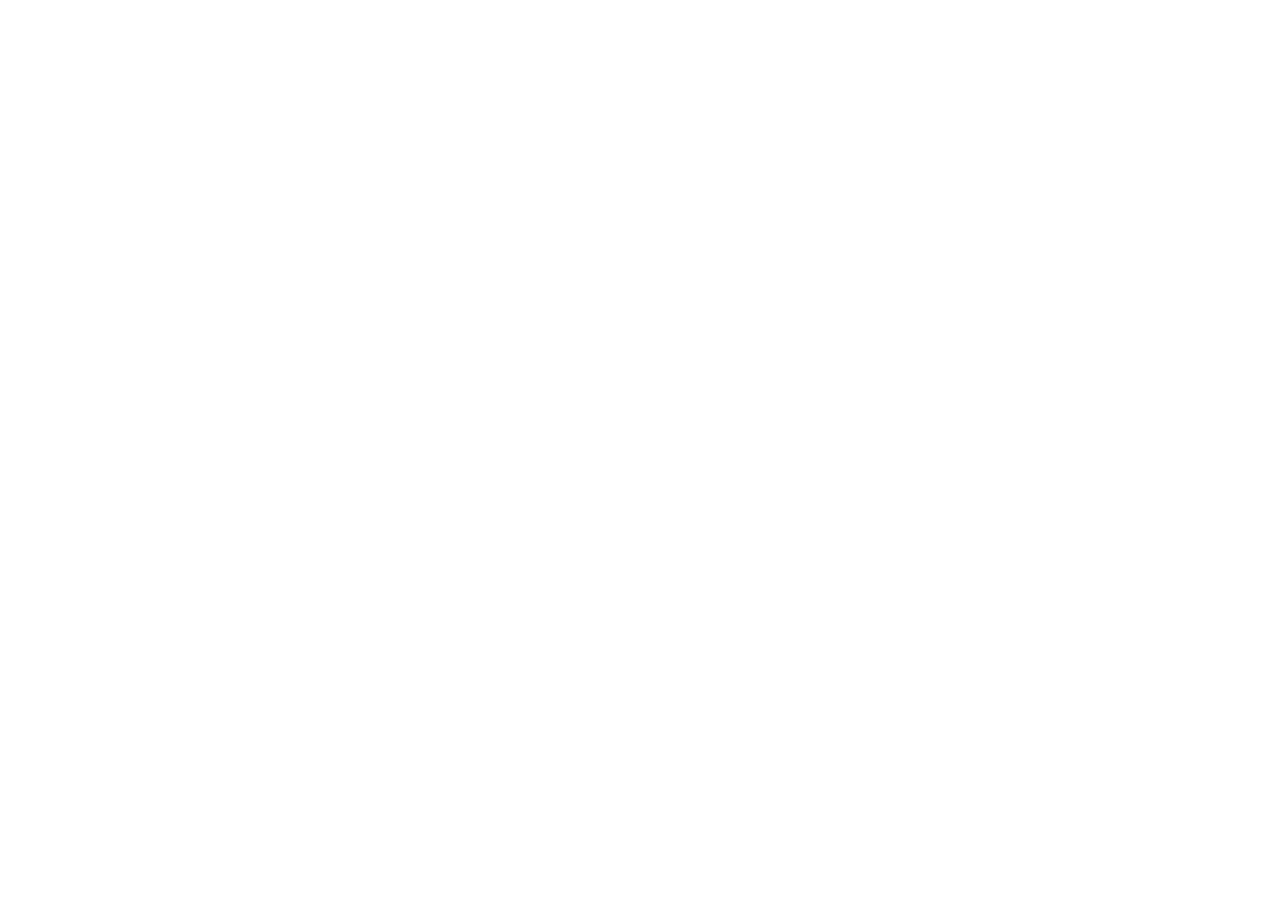
==== index.html @ f1330b3c "Publish SmartShell landing page" ====
<!doctype html>
<html lang="ru" class="dark">
  <head>
    <meta charset="UTF-8" />
    <meta name="viewport" content="width=device-width, initial-scale=1.0" />
    <meta name="description" content="SmartShell — единая система управления компьютерным клубом. Зал, касса, гости, аналитика и защита ПК. 1700+ клубов в 22 странах. 30 дней бесплатно." />
    <title>SmartShell — больше выручки, меньше ручной работы</title>
    <link rel="preconnect" href="https://fonts.googleapis.com" />
    <link rel="preconnect" href="https://fonts.gstatic.com" crossorigin />
    <link
      href="https://fonts.googleapis.com/css2?family=Unbounded:wght@300;400;500;600;700;800;900&family=Manrope:wght@400;500;600;700;800&family=JetBrains+Mono:wght@400;500;600;700&display=swap"
      rel="stylesheet"
    />
    <script type="module" crossorigin src="./index-Mz4LiSZb.js"></script>
    <link rel="stylesheet" crossorigin href="./index-V5dRsfWt.css">
  </head>
  <body>
    <div id="root"></div>
  </body>
</html>
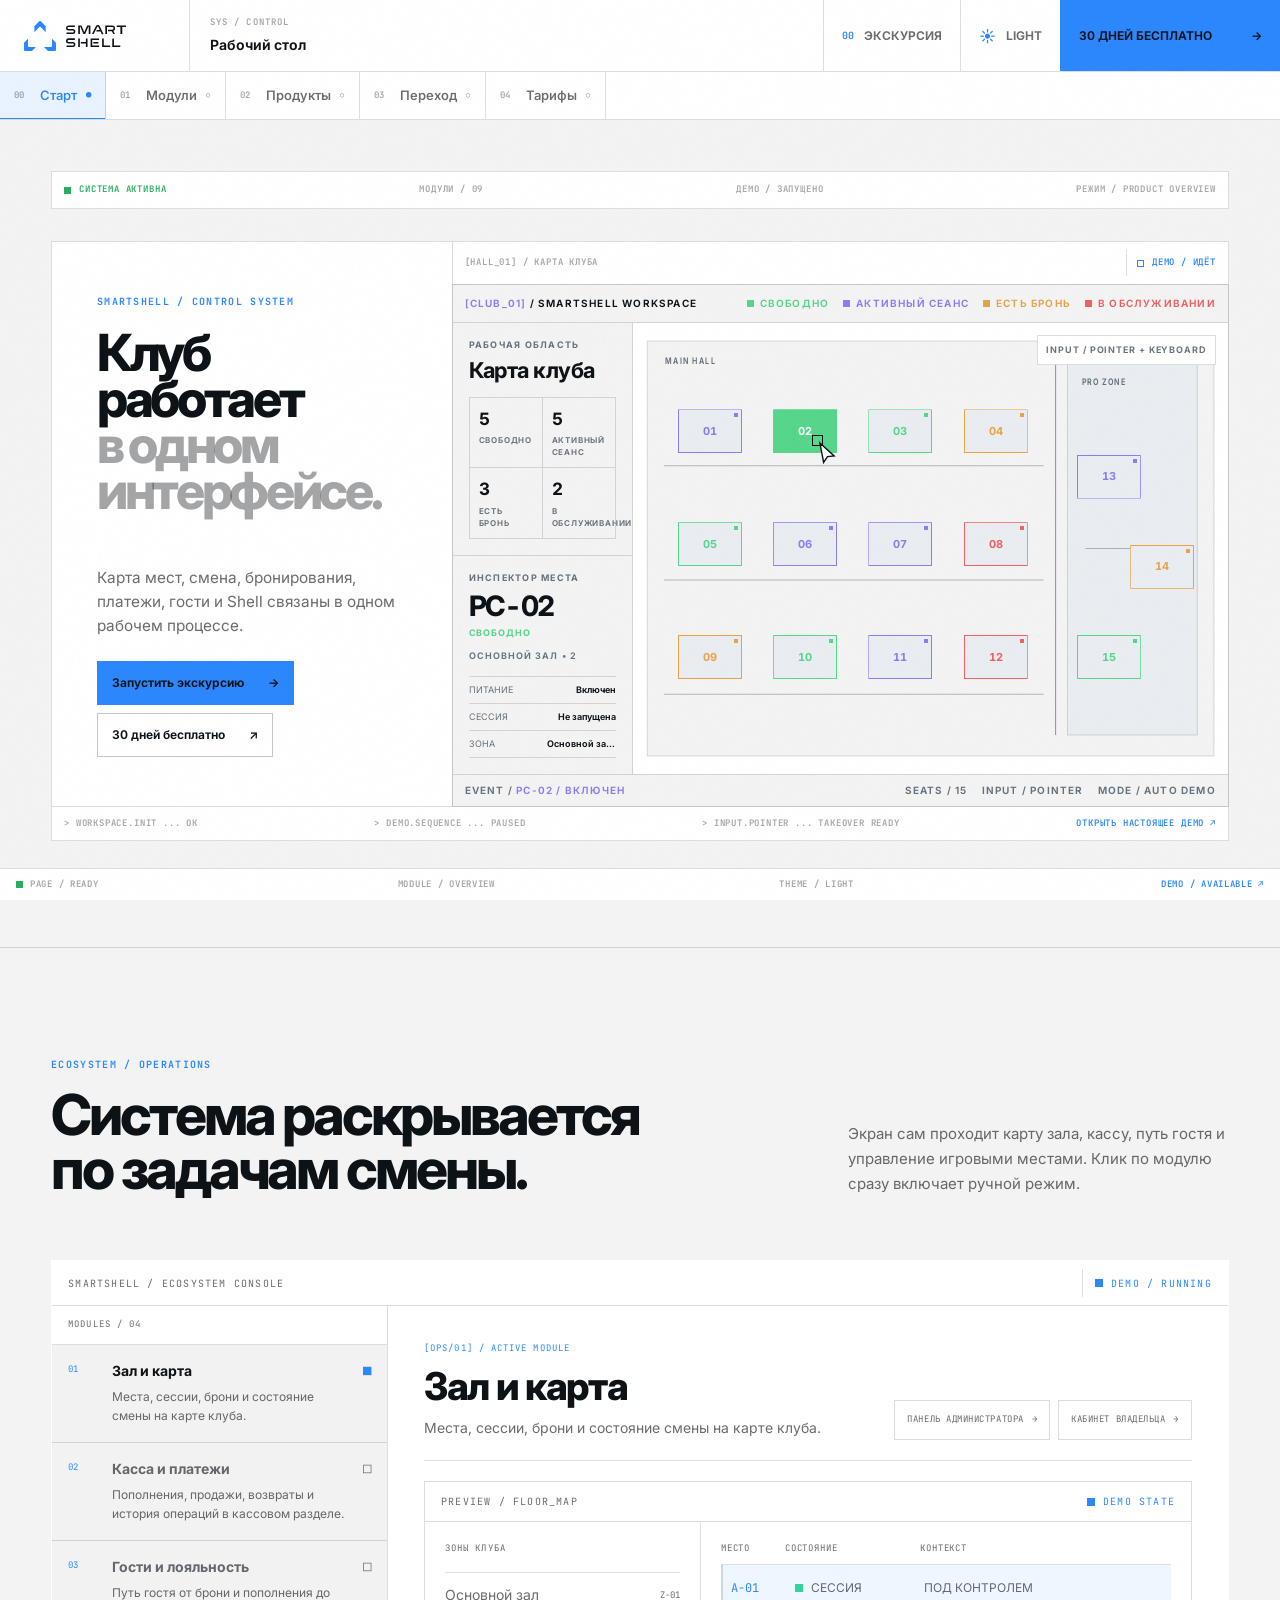
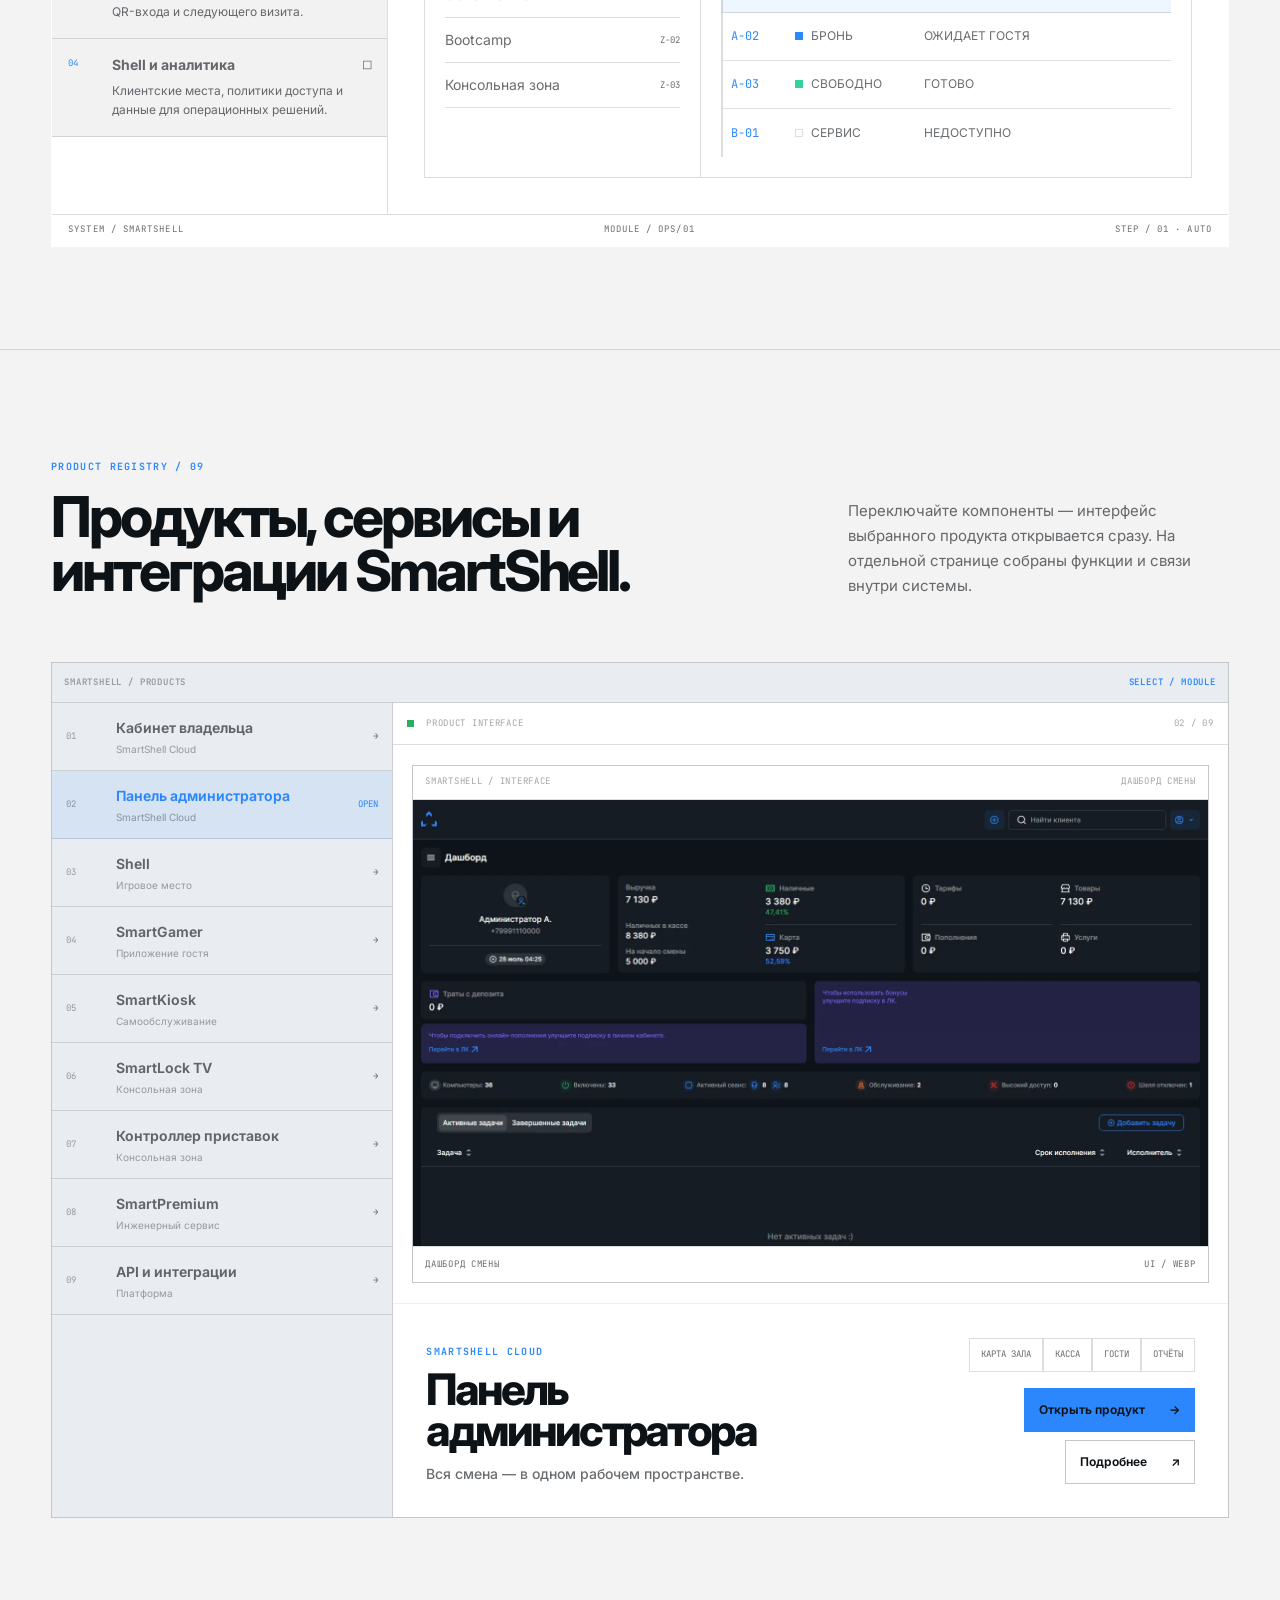
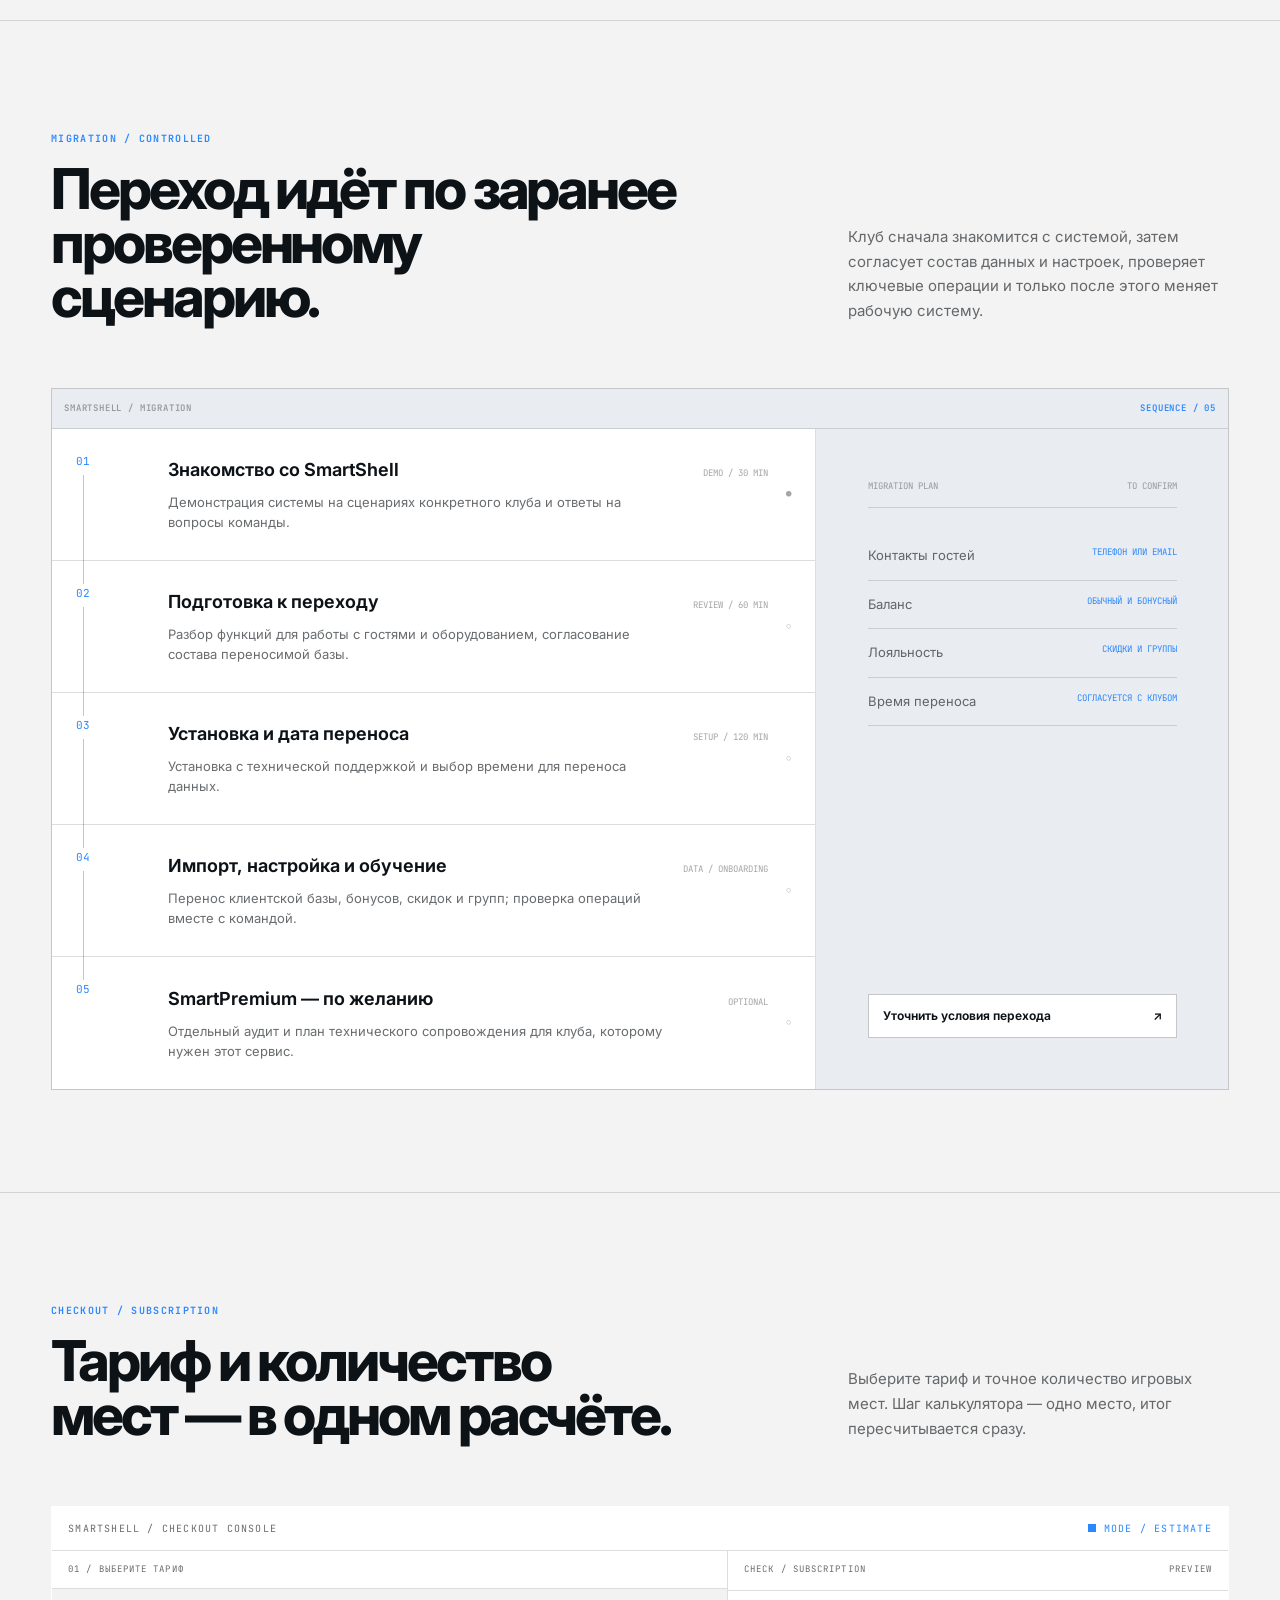
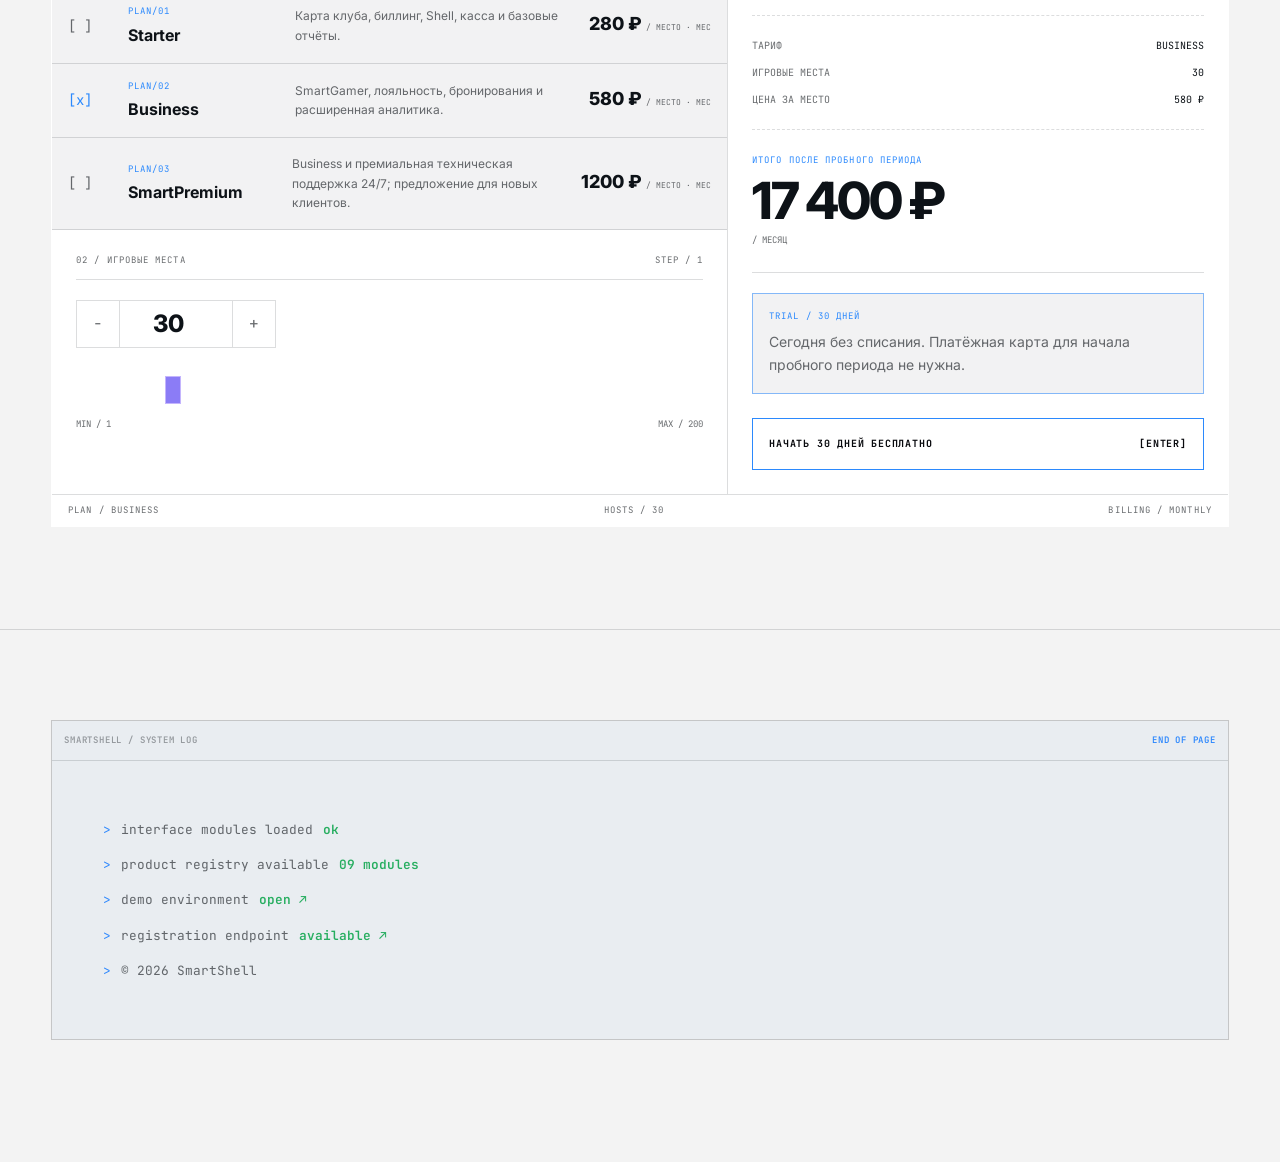
==== commit ee7ff719: "Deploy live SmartShell interface" ====
--- a/index.html
+++ b/index.html
@@ -1,18 +1,51 @@
 <!doctype html>
-<html lang="ru" class="dark">
+<html lang="ru" class="dark" data-theme="dark">
   <head>
     <meta charset="UTF-8" />
     <meta name="viewport" content="width=device-width, initial-scale=1.0" />
-    <meta name="description" content="SmartShell — единая система управления компьютерным клубом. Зал, касса, гости, аналитика и защита ПК. 1700+ клубов в 22 странах. 30 дней бесплатно." />
-    <title>SmartShell — больше выручки, меньше ручной работы</title>
+    <meta
+      name="description"
+      content="SmartShell — система управления компьютерным клубом. Карта мест, смены, бронирования, платежи, гости, Shell и аналитика в одном интерфейсе."
+    />
+    <meta property="og:type" content="website" />
+    <meta property="og:title" content="SmartShell — управление клубом в одном интерфейсе" />
+    <meta
+      property="og:description"
+      content="Карта мест, смены, бронирования, платежи, гости, Shell и аналитика собраны в одной системе."
+    />
+    <meta property="og:url" content="https://smartshell.gg/" />
+    <meta property="og:image" content="https://smartshell.gg/og-cover.png" />
+    <meta property="og:locale" content="ru_RU" />
+    <meta name="twitter:card" content="summary_large_image" />
+    <meta name="theme-color" content="#07070c" />
+    <link rel="canonical" href="https://smartshell.gg/" />
+    <title>SmartShell — управление клубом в одном интерфейсе</title>
+    <script>
+      (() => {
+        try {
+          const saved = localStorage.getItem("smartshell-theme");
+          const theme =
+            saved === "light" || saved === "dark"
+              ? saved
+              : matchMedia("(prefers-color-scheme: light)").matches
+                ? "light"
+                : "dark";
+          document.documentElement.dataset.theme = theme;
+          document.documentElement.classList.toggle("dark", theme === "dark");
+          document.documentElement.classList.toggle("light", theme === "light");
+        } catch {
+          document.documentElement.dataset.theme = "dark";
+        }
+      })();
+    </script>
     <link rel="preconnect" href="https://fonts.googleapis.com" />
     <link rel="preconnect" href="https://fonts.gstatic.com" crossorigin />
     <link
-      href="https://fonts.googleapis.com/css2?family=Unbounded:wght@300;400;500;600;700;800;900&family=Manrope:wght@400;500;600;700;800&family=JetBrains+Mono:wght@400;500;600;700&display=swap"
+      href="https://fonts.googleapis.com/css2?family=Inter:wght@400;500;600;700;800&family=JetBrains+Mono:wght@400;500;600;700&display=swap"
       rel="stylesheet"
     />
-    <script type="module" crossorigin src="./index-Mz4LiSZb.js"></script>
-    <link rel="stylesheet" crossorigin href="./index-V5dRsfWt.css">
+    <script type="module" crossorigin src="./assets/index-8Vgefk7v.js"></script>
+    <link rel="stylesheet" crossorigin href="./assets/index-CxPq7KT8.css">
   </head>
   <body>
     <div id="root"></div>
--- a/assets/index-CxPq7KT8.css
+++ b/assets/index-CxPq7KT8.css
@@ -0,0 +1 @@
+*,:before,:after,::backdrop{--tw-border-spacing-x:0;--tw-border-spacing-y:0;--tw-translate-x:0;--tw-translate-y:0;--tw-rotate:0;--tw-skew-x:0;--tw-skew-y:0;--tw-scale-x:1;--tw-scale-y:1;--tw-pan-x: ;--tw-pan-y: ;--tw-pinch-zoom: ;--tw-scroll-snap-strictness:proximity;--tw-gradient-from-position: ;--tw-gradient-via-position: ;--tw-gradient-to-position: ;--tw-ordinal: ;--tw-slashed-zero: ;--tw-numeric-figure: ;--tw-numeric-spacing: ;--tw-numeric-fraction: ;--tw-ring-inset: ;--tw-ring-offset-width:0px;--tw-ring-offset-color:#fff;--tw-ring-color:#3b82f680;--tw-ring-offset-shadow:0 0 #0000;--tw-ring-shadow:0 0 #0000;--tw-shadow:0 0 #0000;--tw-shadow-colored:0 0 #0000;--tw-blur: ;--tw-brightness: ;--tw-contrast: ;--tw-grayscale: ;--tw-hue-rotate: ;--tw-invert: ;--tw-saturate: ;--tw-sepia: ;--tw-drop-shadow: ;--tw-backdrop-blur: ;--tw-backdrop-brightness: ;--tw-backdrop-contrast: ;--tw-backdrop-grayscale: ;--tw-backdrop-hue-rotate: ;--tw-backdrop-invert: ;--tw-backdrop-opacity: ;--tw-backdrop-saturate: ;--tw-backdrop-sepia: ;--tw-contain-size: ;--tw-contain-layout: ;--tw-contain-paint: ;--tw-contain-style: }*,:before,:after{box-sizing:border-box;border:0 solid #e5e7eb}:before,:after{--tw-content:""}html,:host{-webkit-text-size-adjust:100%;tab-size:4;font-feature-settings:normal;font-variation-settings:normal;-webkit-tap-highlight-color:transparent;font-family:Inter,system-ui,sans-serif;line-height:1.5}body{line-height:inherit;margin:0}hr{height:0;color:inherit;border-top-width:1px}abbr:where([title]){-webkit-text-decoration:underline dotted;text-decoration:underline dotted}h1,h2,h3,h4,h5,h6{font-size:inherit;font-weight:inherit}a{color:inherit;-webkit-text-decoration:inherit;text-decoration:inherit}b,strong{font-weight:bolder}code,kbd,samp,pre{font-feature-settings:normal;font-variation-settings:normal;font-family:JetBrains Mono,monospace;font-size:1em}small{font-size:80%}sub,sup{vertical-align:baseline;font-size:75%;line-height:0;position:relative}sub{bottom:-.25em}sup{top:-.5em}table{text-indent:0;border-color:inherit;border-collapse:collapse}button,input,optgroup,select,textarea{font-feature-settings:inherit;font-variation-settings:inherit;font-family:inherit;font-size:100%;font-weight:inherit;line-height:inherit;letter-spacing:inherit;color:inherit;margin:0;padding:0}button,select{text-transform:none}button,input:where([type=button]),input:where([type=reset]),input:where([type=submit]){-webkit-appearance:button;background-color:#0000;background-image:none}:-moz-focusring{outline:auto}:-moz-ui-invalid{box-shadow:none}progress{vertical-align:baseline}::-webkit-inner-spin-button{height:auto}::-webkit-outer-spin-button{height:auto}[type=search]{-webkit-appearance:textfield;outline-offset:-2px}::-webkit-search-decoration{-webkit-appearance:none}::-webkit-file-upload-button{-webkit-appearance:button;font:inherit}summary{display:list-item}blockquote,dl,dd,h1,h2,h3,h4,h5,h6,hr,figure,p,pre{margin:0}fieldset{margin:0;padding:0}legend{padding:0}ol,ul,menu{margin:0;padding:0;list-style:none}dialog{padding:0}textarea{resize:vertical}input::-moz-placeholder{opacity:1;color:#9ca3af}textarea::-moz-placeholder{opacity:1;color:#9ca3af}input::placeholder,textarea::placeholder{opacity:1;color:#9ca3af}button,[role=button]{cursor:pointer}:disabled{cursor:default}img,svg,video,canvas,audio,iframe,embed,object{vertical-align:middle;display:block}img,video{max-width:100%;height:auto}[hidden]:where(:not([hidden=until-found])){display:none}:root{--background:210 28% 7%;--foreground:0 0% 100%;--card:213 23% 11%;--card-foreground:0 0% 100%;--popover:213 23% 11%;--popover-foreground:0 0% 100%;--primary:213 98% 58%;--primary-foreground:210 28% 7%;--secondary:213 17% 16%;--secondary-foreground:0 0% 100%;--muted:213 17% 16%;--muted-foreground:210 8% 66%;--accent:251 100% 69%;--accent-foreground:0 0% 100%;--destructive:0 84% 60%;--destructive-foreground:0 0% 98%;--border:0 0% 100% / .16;--input:213 23% 11%;--ring:213 98% 58%;--radius:0px;--ss-page:#0d1217;--ss-panel:#161c23;--ss-panel-deep:#10161c;--ss-panel-soft:#ffffff0f;--ss-text:#fff;--ss-text-2:#ffffff94;--ss-text-3:#ffffff57;--ss-line:#ffffff24;--ss-line-strong:#ffffff3d;--ss-primary:#2c87fd;--ss-primary-hover:#297be6;--ss-violet:#7c62ff;--ss-success:#27ae60;--ss-warning:#ff7e36;--ss-error:#ff3636;--ss-cyan:#38c9cf;--lightningcss-light: ;--lightningcss-dark:initial;color-scheme:dark}:root[data-theme=light]{--background:0 0% 95%;--foreground:210 28% 7%;--card:0 0% 100%;--card-foreground:210 28% 7%;--popover:0 0% 100%;--popover-foreground:210 28% 7%;--secondary:210 28% 7% / .05;--secondary-foreground:210 28% 7%;--muted:210 28% 7% / .05;--muted-foreground:210 18% 32%;--accent-foreground:210 28% 7%;--border:210 28% 7% / .14;--input:0 0% 100%;--ss-page:#f3f3f3;--ss-panel:#fff;--ss-panel-deep:#e9edf1;--ss-panel-soft:#0d12170d;--ss-text:#0d1217;--ss-text-2:#0d12179e;--ss-text-3:#0d121761;--ss-line:#0d121724;--ss-line-strong:#0d12173d;--lightningcss-light:initial;--lightningcss-dark: ;color-scheme:light}body{background-color:hsl(var(--background));color:hsl(var(--foreground));-webkit-font-smoothing:antialiased;-moz-osx-font-smoothing:grayscale;font-family:Inter,system-ui,sans-serif}:focus-visible{outline:2px solid hsl(var(--primary));outline-offset:3px;border-radius:0}.rise{animation:.2s linear both rise-in}@media (prefers-reduced-motion:reduce){.rise{animation:none}*,:before,:after{scroll-behavior:auto!important;transition-duration:.01ms!important;animation-duration:.01ms!important;animation-iteration-count:1!important}}.sr-only{clip:rect(0, 0, 0, 0);white-space:nowrap;border-width:0;width:1px;height:1px;margin:-1px;padding:0;position:absolute;overflow:hidden}.pointer-events-none{pointer-events:none}.pointer-events-auto{pointer-events:auto}.\!visible{visibility:visible!important}.visible{visibility:visible}.static{position:static}.fixed{position:fixed}.absolute{position:absolute}.relative{position:relative}.sticky{position:sticky}.inset-0{inset:0}.inset-x-0{left:0;right:0}.-left-40{left:-10rem}.-left-\[4\.5px\]{left:-4.5px}.-left-\[9999px\]{left:-9999px}.-right-40{right:-10rem}.bottom-0{bottom:0}.bottom-3{bottom:.75rem}.bottom-5{bottom:1.25rem}.left-0{left:0}.left-3{left:.75rem}.left-\[22\%\]{left:22%}.left-\[39\%\]{left:39%}.left-\[3px\]{left:3px}.left-\[clamp\(0\.4rem\,1vw\,1\.2rem\)\]{left:clamp(.4rem,1vw,1.2rem)}.right-0{right:0}.right-1{right:.25rem}.right-3{right:.75rem}.right-5{right:1.25rem}.right-\[2vw\]{right:2vw}.top-0{top:0}.top-1{top:.25rem}.top-1\/2{top:50%}.top-1\/3{top:33.3333%}.top-10{top:2.5rem}.top-2{top:.5rem}.top-3{top:.75rem}.top-5{top:1.25rem}.top-\[30vh\]{top:30vh}.top-\[52\%\]{top:52%}.isolate{isolation:isolate}.z-10{z-index:10}.z-20{z-index:20}.z-30{z-index:30}.z-\[100\]{z-index:100}.z-\[90\]{z-index:90}.col-span-2{grid-column:span 2/span 2}.col-start-2{grid-column-start:2}.mx-auto{margin-left:auto;margin-right:auto}.mb-1\.5{margin-bottom:.375rem}.ml-1{margin-left:.25rem}.ml-1\.5{margin-left:.375rem}.ml-2{margin-left:.5rem}.ml-auto{margin-left:auto}.mr-2{margin-right:.5rem}.mr-3{margin-right:.75rem}.mt-0\.5{margin-top:.125rem}.mt-1{margin-top:.25rem}.mt-1\.5{margin-top:.375rem}.mt-2{margin-top:.5rem}.mt-3{margin-top:.75rem}.mt-4{margin-top:1rem}.mt-5{margin-top:1.25rem}.mt-6{margin-top:1.5rem}.mt-7{margin-top:1.75rem}.mt-8{margin-top:2rem}.mt-9{margin-top:2.25rem}.mt-\[clamp\(1\.5rem\,3\.5vh\,3rem\)\]{margin-top:clamp(1.5rem,3.5vh,3rem)}.mt-\[clamp\(1\.75rem\,4vh\,3\.5rem\)\]{margin-top:clamp(1.75rem,4vh,3.5rem)}.mt-\[clamp\(2\.5rem\,6vh\,5rem\)\]{margin-top:clamp(2.5rem,6vh,5rem)}.mt-\[clamp\(2rem\,5vh\,4rem\)\]{margin-top:clamp(2rem,5vh,4rem)}.mt-auto{margin-top:auto}.block{display:block}.flex{display:flex}.inline-flex{display:inline-flex}.grid{display:grid}.hidden{display:none}.aspect-\[4\/3\]{aspect-ratio:4/3}.aspect-\[870\/840\]{aspect-ratio:870/840}.aspect-square{aspect-ratio:1}.aspect-video{aspect-ratio:16/9}.h-0{height:0}.h-1{height:.25rem}.h-1\.5{height:.375rem}.h-10{height:2.5rem}.h-11{height:2.75rem}.h-14{height:3.5rem}.h-2{height:.5rem}.h-3\.5{height:.875rem}.h-5{height:1.25rem}.h-7{height:1.75rem}.h-9{height:2.25rem}.h-\[190svh\]{height:190svh}.h-\[240svh\]{height:240svh}.h-\[260svh\]{height:260svh}.h-\[60vh\]{height:60vh}.h-\[7px\]{height:7px}.h-\[calc\(100\%-1rem\)\]{height:calc(100% - 1rem)}.h-\[clamp\(2rem\,3vw\,3rem\)\]{height:clamp(2rem,3vw,3rem)}.h-\[clamp\(3\.2rem\,7vh\,4\.5rem\)\]{height:clamp(3.2rem,7vh,4.5rem)}.h-full{height:100%}.h-px{height:1px}.h-svh{height:100svh}.max-h-\[34rem\]{max-height:34rem}.max-h-\[calc\(100svh-2rem\)\]{max-height:calc(100svh - 2rem)}.min-h-0{min-height:0}.min-h-10{min-height:2.5rem}.min-h-11{min-height:2.75rem}.min-h-12{min-height:3rem}.min-h-14{min-height:3.5rem}.min-h-16{min-height:4rem}.min-h-44{min-height:11rem}.min-h-7{min-height:1.75rem}.min-h-8{min-height:2rem}.min-h-\[10rem\]{min-height:10rem}.min-h-\[16rem\]{min-height:16rem}.min-h-\[18rem\]{min-height:18rem}.min-h-\[20rem\]{min-height:20rem}.min-h-\[22rem\]{min-height:22rem}.min-h-\[24rem\]{min-height:24rem}.min-h-\[25rem\]{min-height:25rem}.min-h-\[28rem\]{min-height:28rem}.min-h-\[3\.25rem\]{min-height:3.25rem}.min-h-\[30rem\]{min-height:30rem}.min-h-\[32rem\]{min-height:32rem}.min-h-\[34rem\]{min-height:34rem}.min-h-\[36svh\]{min-height:36svh}.min-h-\[38svh\]{min-height:38svh}.min-h-\[4\.5rem\]{min-height:4.5rem}.min-h-full{min-height:100%}.w-0{width:0}.w-1\.5{width:.375rem}.w-10{width:2.5rem}.w-11{width:2.75rem}.w-14{width:3.5rem}.w-2{width:.5rem}.w-3\.5{width:.875rem}.w-5{width:1.25rem}.w-7{width:1.75rem}.w-8{width:2rem}.w-9{width:2.25rem}.w-\[45vw\]{width:45vw}.w-\[50vw\]{width:50vw}.w-\[7px\]{width:7px}.w-\[clamp\(13\.75rem\,24vw\,22\.5rem\)\]{width:clamp(13.75rem,24vw,22.5rem)}.w-\[clamp\(13rem\,18vw\,18rem\)\]{width:clamp(13rem,18vw,18rem)}.w-\[clamp\(15rem\,min\(24vw\,50vh\)\,26rem\)\]{width:clamp(15rem,min(24vw,50vh),26rem)}.w-\[clamp\(16rem\,26vw\,24rem\)\]{width:clamp(16rem,26vw,24rem)}.w-auto{width:auto}.w-full{width:100%}.w-px{width:1px}.min-w-0{min-width:0}.min-w-11{min-width:2.75rem}.max-w-2xl{max-width:42rem}.max-w-5xl{max-width:64rem}.max-w-\[100rem\]{max-width:100rem}.max-w-\[110rem\]{max-width:110rem}.max-w-\[14ch\]{max-width:14ch}.max-w-\[15ch\]{max-width:15ch}.max-w-\[16ch\]{max-width:16ch}.max-w-\[17ch\]{max-width:17ch}.max-w-\[34rem\]{max-width:34rem}.max-w-\[52ch\]{max-width:52ch}.max-w-\[54ch\]{max-width:54ch}.max-w-\[58\%\]{max-width:58%}.max-w-\[58ch\]{max-width:58ch}.max-w-\[62ch\]{max-width:62ch}.max-w-\[70ch\]{max-width:70ch}.max-w-\[95ch\]{max-width:95ch}.max-w-lg{max-width:32rem}.max-w-md{max-width:28rem}.max-w-sm{max-width:24rem}.max-w-xl{max-width:36rem}.max-w-xs{max-width:20rem}.flex-1{flex:1}.shrink-0{flex-shrink:0}.origin-left{transform-origin:0}.origin-top-left{transform-origin:0 0}.-translate-x-1\/2{--tw-translate-x:-50%;transform:translate(var(--tw-translate-x), var(--tw-translate-y)) rotate(var(--tw-rotate)) skewX(var(--tw-skew-x)) skewY(var(--tw-skew-y)) scaleX(var(--tw-scale-x)) scaleY(var(--tw-scale-y))}.-translate-y-1\/2{--tw-translate-y:-50%;transform:translate(var(--tw-translate-x), var(--tw-translate-y)) rotate(var(--tw-rotate)) skewX(var(--tw-skew-x)) skewY(var(--tw-skew-y)) scaleX(var(--tw-scale-x)) scaleY(var(--tw-scale-y))}.scale-125,.scale-\[1\.25\]{--tw-scale-x:1.25;--tw-scale-y:1.25;transform:translate(var(--tw-translate-x), var(--tw-translate-y)) rotate(var(--tw-rotate)) skewX(var(--tw-skew-x)) skewY(var(--tw-skew-y)) scaleX(var(--tw-scale-x)) scaleY(var(--tw-scale-y))}.transform{transform:translate(var(--tw-translate-x), var(--tw-translate-y)) rotate(var(--tw-rotate)) skewX(var(--tw-skew-x)) skewY(var(--tw-skew-y)) scaleX(var(--tw-scale-x)) scaleY(var(--tw-scale-y))}@keyframes pulse{50%{opacity:.5}}.animate-\[pulse_0\.8s_linear_0\.15s_infinite\]{animation:.8s linear .15s infinite pulse}.animate-\[pulse_0\.8s_linear_0\.3s_infinite\]{animation:.8s linear .3s infinite pulse}.animate-\[pulse_0\.8s_linear_infinite\]{animation:.8s linear infinite pulse}.cursor-pointer{cursor:pointer}.select-none{-webkit-user-select:none;user-select:none}.resize{resize:both}.snap-x{scroll-snap-type:x var(--tw-scroll-snap-strictness)}.snap-mandatory{--tw-scroll-snap-strictness:mandatory}.snap-start{scroll-snap-align:start}.scroll-mt-16{scroll-margin-top:4rem}.grid-cols-2{grid-template-columns:repeat(2,minmax(0,1fr))}.grid-cols-3{grid-template-columns:repeat(3,minmax(0,1fr))}.grid-cols-\[1\.5rem_minmax\(0\,1fr\)\]{grid-template-columns:1.5rem minmax(0,1fr)}.grid-cols-\[2\.5rem_minmax\(0\,0\.75fr\)_minmax\(0\,1\.25fr\)\]{grid-template-columns:2.5rem minmax(0,.75fr) minmax(0,1.25fr)}.grid-cols-\[2\.5rem_minmax\(0\,1fr\)\]{grid-template-columns:2.5rem minmax(0,1fr)}.grid-cols-\[2\.75rem_minmax\(0\,1fr\)_1\.25rem\]{grid-template-columns:2.75rem minmax(0,1fr) 1.25rem}.grid-cols-\[2\.75rem_minmax\(5rem\,7rem\)_2\.75rem\]{grid-template-columns:2.75rem minmax(5rem,7rem) 2.75rem}.grid-cols-\[2rem_minmax\(0\,1fr\)_auto\]{grid-template-columns:2rem minmax(0,1fr) auto}.grid-cols-\[4\.5rem_minmax\(0\,1fr\)_5\.5rem\]{grid-template-columns:4.5rem minmax(0,1fr) 5.5rem}.grid-cols-\[4rem_minmax\(5rem\,0\.7fr\)_minmax\(0\,1\.3fr\)\]{grid-template-columns:4rem minmax(5rem,.7fr) minmax(0,1.3fr)}.grid-cols-\[auto_minmax\(0\,1fr\)\]{grid-template-columns:auto minmax(0,1fr)}.grid-rows-\[auto_minmax\(0\,1fr\)_auto_auto\]{grid-template-rows:auto minmax(0,1fr) auto auto}.flex-col{flex-direction:column}.flex-wrap{flex-wrap:wrap}.items-start{align-items:flex-start}.items-end{align-items:flex-end}.items-center{align-items:center}.items-baseline{align-items:baseline}.items-stretch{align-items:stretch}.justify-end{justify-content:flex-end}.justify-center{justify-content:center}.justify-between{justify-content:space-between}.gap-1{gap:.25rem}.gap-1\.5{gap:.375rem}.gap-10{gap:2.5rem}.gap-2{gap:.5rem}.gap-2\.5{gap:.625rem}.gap-3{gap:.75rem}.gap-4{gap:1rem}.gap-5{gap:1.25rem}.gap-6{gap:1.5rem}.gap-7{gap:1.75rem}.gap-\[clamp\(1rem\,2\.5vw\,3rem\)\]{gap:clamp(1rem,2.5vw,3rem)}.gap-\[clamp\(2rem\,4vw\,4\.5rem\)\]{gap:clamp(2rem,4vw,4.5rem)}.gap-\[clamp\(2rem\,5vw\,6rem\)\]{gap:clamp(2rem,5vw,6rem)}.gap-\[clamp\(2rem\,5vw\,7rem\)\]{gap:clamp(2rem,5vw,7rem)}.gap-x-2{-moz-column-gap:.5rem;column-gap:.5rem}.gap-x-3{-moz-column-gap:.75rem;column-gap:.75rem}.gap-x-5{-moz-column-gap:1.25rem;column-gap:1.25rem}.gap-x-6{-moz-column-gap:1.5rem;column-gap:1.5rem}.gap-x-8{-moz-column-gap:2rem;column-gap:2rem}.gap-x-\[clamp\(1\.5rem\,3vw\,4rem\)\]{-moz-column-gap:clamp(1.5rem, 3vw, 4rem);column-gap:clamp(1.5rem,3vw,4rem)}.gap-x-\[clamp\(1rem\,2\.5vw\,2\.5rem\)\]{-moz-column-gap:clamp(1rem, 2.5vw, 2.5rem);column-gap:clamp(1rem,2.5vw,2.5rem)}.gap-y-1{row-gap:.25rem}.gap-y-2{row-gap:.5rem}.gap-y-3{row-gap:.75rem}.gap-y-5{row-gap:1.25rem}.space-y-2>:not([hidden])~:not([hidden]){--tw-space-y-reverse:0;margin-top:calc(.5rem * calc(1 - var(--tw-space-y-reverse)));margin-bottom:calc(.5rem * var(--tw-space-y-reverse))}.space-y-3>:not([hidden])~:not([hidden]){--tw-space-y-reverse:0;margin-top:calc(.75rem * calc(1 - var(--tw-space-y-reverse)));margin-bottom:calc(.75rem * var(--tw-space-y-reverse))}.overflow-hidden{overflow:hidden}.overflow-x-auto{overflow-x:auto}.overflow-y-auto{overflow-y:auto}.overflow-x-hidden{overflow-x:hidden}.overscroll-contain{overscroll-behavior:contain}.truncate{text-overflow:ellipsis;white-space:nowrap;overflow:hidden}.whitespace-nowrap{white-space:nowrap}.break-words{overflow-wrap:break-word}.rounded-2xl{border-radius:1rem}.rounded-3xl{border-radius:1.5rem}.rounded-\[clamp\(0\.875rem\,1\.6vw\,1\.5rem\)\]{border-radius:clamp(.875rem,1.6vw,1.5rem)}.rounded-\[clamp\(0\.875rem\,1\.6vw\,1\.75rem\)\]{border-radius:clamp(.875rem,1.6vw,1.75rem)}.rounded-\[clamp\(1rem\,2vw\,2rem\)\]{border-radius:clamp(1rem,2vw,2rem)}.rounded-full{border-radius:9999px}.rounded-lg{border-radius:var(--radius)}.rounded-md{border-radius:calc(var(--radius) - 2px)}.rounded-xl{border-radius:.75rem}.border{border-width:1px}.border-0{border-width:0}.border-y{border-top-width:1px;border-bottom-width:1px}.border-b{border-bottom-width:1px}.border-l{border-left-width:1px}.border-l-0{border-left-width:0}.border-r{border-right-width:1px}.border-t{border-top-width:1px}.border-t-2{border-top-width:2px}.border-dashed{border-style:dashed}.border-\[\#38c2d8\]{--tw-border-opacity:1;border-color:rgb(56 194 216/var(--tw-border-opacity,1))}.border-\[\#6b78f0\]{--tw-border-opacity:1;border-color:rgb(107 120 240/var(--tw-border-opacity,1))}.border-\[\#a06cf0\]{--tw-border-opacity:1;border-color:rgb(160 108 240/var(--tw-border-opacity,1))}.border-\[\#e8a93c\]{--tw-border-opacity:1;border-color:rgb(232 169 60/var(--tw-border-opacity,1))}.border-\[\#f0564f\]\/70{border-color:#f0564fb3}.border-\[var\(--ss-line\)\]{border-color:var(--ss-line)}.border-\[var\(--ss-line-strong\)\]{border-color:var(--ss-line-strong)}.border-\[var\(--ss-primary\)\]{border-color:var(--ss-primary)}.border-emerald-400{--tw-border-opacity:1;border-color:rgb(52 211 153/var(--tw-border-opacity,1))}.border-primary{border-color:hsl(var(--primary))}.border-primary\/25{border-color:hsl(var(--primary) / .25)}.border-primary\/30{border-color:hsl(var(--primary) / .3)}.border-primary\/35{border-color:hsl(var(--primary) / .35)}.border-primary\/40{border-color:hsl(var(--primary) / .4)}.border-primary\/45{border-color:hsl(var(--primary) / .45)}.border-primary\/50{border-color:hsl(var(--primary) / .5)}.border-primary\/60{border-color:hsl(var(--primary) / .6)}.border-primary\/\[0\.55\]{border-color:hsl(var(--primary) / .55)}.border-transparent{border-color:#0000}.border-white{--tw-border-opacity:1;border-color:rgb(255 255 255/var(--tw-border-opacity,1))}.border-white\/10{border-color:#ffffff1a}.border-white\/15{border-color:#ffffff26}.border-white\/20{border-color:#fff3}.border-white\/45{border-color:#ffffff73}.border-white\/5{border-color:#ffffff0d}.border-white\/\[0\.10\]{border-color:#ffffff1a}.border-white\/\[0\.12\]{border-color:#ffffff1f}.border-white\/\[0\.14\]{border-color:#ffffff24}.border-white\/\[0\.16\]{border-color:#ffffff29}.border-white\/\[0\.18\]{border-color:#ffffff2e}.border-white\/\[0\.20\]{border-color:#fff3}.border-white\/\[0\.35\]{border-color:#ffffff59}.border-t-primary{border-top-color:hsl(var(--primary))}.border-t-transparent{border-top-color:#0000}.bg-\[\#050508\]{--tw-bg-opacity:1;background-color:rgb(5 5 8/var(--tw-bg-opacity,1))}.bg-\[\#06070a\]{--tw-bg-opacity:1;background-color:rgb(6 7 10/var(--tw-bg-opacity,1))}.bg-\[\#07070c\]{--tw-bg-opacity:1;background-color:rgb(7 7 12/var(--tw-bg-opacity,1))}.bg-\[\#07070c\]\/60{background-color:#07070c99}.bg-\[\#07070c\]\/80{background-color:#07070ccc}.bg-\[\#07070c\]\/85{background-color:#07070cd9}.bg-\[\#07080b\]{--tw-bg-opacity:1;background-color:rgb(7 8 11/var(--tw-bg-opacity,1))}.bg-\[\#07080b\]\/85{background-color:#07080bd9}.bg-\[\#080610\]{--tw-bg-opacity:1;background-color:rgb(8 6 16/var(--tw-bg-opacity,1))}.bg-\[\#08090d\]{--tw-bg-opacity:1;background-color:rgb(8 9 13/var(--tw-bg-opacity,1))}.bg-\[\#080a12\]{--tw-bg-opacity:1;background-color:rgb(8 10 18/var(--tw-bg-opacity,1))}.bg-\[\#090812\]{--tw-bg-opacity:1;background-color:rgb(9 8 18/var(--tw-bg-opacity,1))}.bg-\[\#0a0814\]{--tw-bg-opacity:1;background-color:rgb(10 8 20/var(--tw-bg-opacity,1))}.bg-\[\#0a0a12\]{--tw-bg-opacity:1;background-color:rgb(10 10 18/var(--tw-bg-opacity,1))}.bg-\[\#0a0b0f\]{--tw-bg-opacity:1;background-color:rgb(10 11 15/var(--tw-bg-opacity,1))}.bg-\[\#0b0c10\]{--tw-bg-opacity:1;background-color:rgb(11 12 16/var(--tw-bg-opacity,1))}.bg-\[\#0b1016\]{--tw-bg-opacity:1;background-color:rgb(11 16 22/var(--tw-bg-opacity,1))}.bg-\[\#0d0d17\]{--tw-bg-opacity:1;background-color:rgb(13 13 23/var(--tw-bg-opacity,1))}.bg-\[\#0d1217\]{--tw-bg-opacity:1;background-color:rgb(13 18 23/var(--tw-bg-opacity,1))}.bg-\[\#111019\]{--tw-bg-opacity:1;background-color:rgb(17 16 25/var(--tw-bg-opacity,1))}.bg-\[\#12111a\]{--tw-bg-opacity:1;background-color:rgb(18 17 26/var(--tw-bg-opacity,1))}.bg-\[\#12333a\]\/70{background-color:#12333ab3}.bg-\[\#1b2140\]\/70{background-color:#1b2140b3}.bg-\[\#241b3d\]\/70{background-color:#241b3db3}.bg-\[\#33270f\]\/70{background-color:#33270fb3}.bg-\[\#3d1a1c\]\/60{background-color:#3d1a1c99}.bg-\[\#4a2f16\]\/80{background-color:#4a2f16cc}.bg-\[\#4a8dff\]\/10{background-color:#4a8dff1a}.bg-\[\#8b7cf6\]\/10{background-color:#8b7cf61a}.bg-\[\#e8a93c\]\/15{background-color:#e8a93c26}.bg-\[\#f0564f\]\/15{background-color:#f0564f26}.bg-\[var\(--ss-page\)\]{background-color:var(--ss-page)}.bg-\[var\(--ss-panel\)\]{background-color:var(--ss-panel)}.bg-\[var\(--ss-panel-deep\)\]{background-color:var(--ss-panel-deep)}.bg-\[var\(--ss-primary\)\]{background-color:var(--ss-primary)}.bg-black{--tw-bg-opacity:1;background-color:rgb(0 0 0/var(--tw-bg-opacity,1))}.bg-black\/70{background-color:#000000b3}.bg-emerald-400{--tw-bg-opacity:1;background-color:rgb(52 211 153/var(--tw-bg-opacity,1))}.bg-emerald-400\/10{background-color:#34d3991a}.bg-emerald-400\/15{background-color:#34d39926}.bg-primary{background-color:hsl(var(--primary))}.bg-primary\/10{background-color:hsl(var(--primary) / .1)}.bg-primary\/15{background-color:hsl(var(--primary) / .15)}.bg-primary\/60{background-color:hsl(var(--primary) / .6)}.bg-primary\/\[0\.08\]{background-color:hsl(var(--primary) / .08)}.bg-transparent{background-color:#0000}.bg-white{--tw-bg-opacity:1;background-color:rgb(255 255 255/var(--tw-bg-opacity,1))}.bg-white\/10{background-color:#ffffff1a}.bg-white\/20{background-color:#fff3}.bg-white\/25{background-color:#ffffff40}.bg-white\/5{background-color:#ffffff0d}.bg-white\/\[0\.015\]{background-color:#ffffff04}.bg-white\/\[0\.025\]{background-color:#ffffff06}.bg-white\/\[0\.02\]{background-color:#ffffff05}.bg-white\/\[0\.03\]{background-color:#ffffff08}.bg-white\/\[0\.04\]{background-color:#ffffff0a}.object-contain{-o-object-fit:contain;object-fit:contain}.object-cover{-o-object-fit:cover;object-fit:cover}.object-left-top{-o-object-position:left top;object-position:left top}.object-top{-o-object-position:top;object-position:top}.p-0\.5{padding:.125rem}.p-3{padding:.75rem}.p-4{padding:1rem}.p-5{padding:1.25rem}.p-\[clamp\(0\.75rem\,1\.2vw\,1rem\)\]{padding:clamp(.75rem,1.2vw,1rem)}.p-\[clamp\(0\.75rem\,1\.4vw\,1\.375rem\)\]{padding:clamp(.75rem,1.4vw,1.375rem)}.p-\[clamp\(1\.125rem\,2vw\,2rem\)\]{padding:clamp(1.125rem,2vw,2rem)}.p-\[clamp\(1\.25rem\,2\.4vw\,2\.25rem\)\]{padding:clamp(1.25rem,2.4vw,2.25rem)}.p-\[clamp\(1\.25rem\,2\.5vw\,2\.25rem\)\]{padding:clamp(1.25rem,2.5vw,2.25rem)}.p-\[clamp\(1\.25rem\,2\.5vw\,2\.5rem\)\]{padding:clamp(1.25rem,2.5vw,2.5rem)}.p-\[clamp\(1\.25rem\,2vw\,2rem\)\]{padding:clamp(1.25rem,2vw,2rem)}.p-\[clamp\(1\.25rem\,3vw\,3rem\)\]{padding:clamp(1.25rem,3vw,3rem)}.p-\[clamp\(1\.5rem\,2\.6vw\,2\.75rem\)\]{padding:clamp(1.5rem,2.6vw,2.75rem)}.p-\[clamp\(1rem\,1\.8vw\,1\.5rem\)\]{padding:clamp(1rem,1.8vw,1.5rem)}.p-\[clamp\(1rem\,1\.8vw\,1\.625rem\)\]{padding:clamp(1rem,1.8vw,1.625rem)}.p-\[clamp\(1rem\,1\.8vw\,1\.75rem\)\]{padding:clamp(1rem,1.8vw,1.75rem)}.p-\[clamp\(1rem\,2\.8vw\,2\.5rem\)\]{padding:clamp(1rem,2.8vw,2.5rem)}.p-\[clamp\(1rem\,2vw\,2rem\)\]{padding:clamp(1rem,2vw,2rem)}.px-2{padding-left:.5rem;padding-right:.5rem}.px-3{padding-left:.75rem;padding-right:.75rem}.px-3\.5{padding-left:.875rem;padding-right:.875rem}.px-4{padding-left:1rem;padding-right:1rem}.px-5{padding-left:1.25rem;padding-right:1.25rem}.px-6{padding-left:1.5rem;padding-right:1.5rem}.px-7{padding-left:1.75rem;padding-right:1.75rem}.px-\[clamp\(1\.25rem\,4vw\,4\.5rem\)\]{padding-left:clamp(1.25rem,4vw,4.5rem);padding-right:clamp(1.25rem,4vw,4.5rem)}.px-\[clamp\(1rem\,2vw\,1\.75rem\)\]{padding-left:clamp(1rem,2vw,1.75rem);padding-right:clamp(1rem,2vw,1.75rem)}.px-\[clamp\(1rem\,3vw\,3rem\)\]{padding-left:clamp(1rem,3vw,3rem);padding-right:clamp(1rem,3vw,3rem)}.px-\[clamp\(1rem\,4vw\,4\.5rem\)\]{padding-left:clamp(1rem,4vw,4.5rem);padding-right:clamp(1rem,4vw,4.5rem)}.py-1{padding-top:.25rem;padding-bottom:.25rem}.py-1\.5{padding-top:.375rem;padding-bottom:.375rem}.py-14{padding-top:3.5rem;padding-bottom:3.5rem}.py-16{padding-top:4rem;padding-bottom:4rem}.py-2{padding-top:.5rem;padding-bottom:.5rem}.py-2\.5{padding-top:.625rem;padding-bottom:.625rem}.py-3{padding-top:.75rem;padding-bottom:.75rem}.py-3\.5{padding-top:.875rem;padding-bottom:.875rem}.py-4{padding-top:1rem;padding-bottom:1rem}.py-5{padding-top:1.25rem;padding-bottom:1.25rem}.py-6{padding-top:1.5rem;padding-bottom:1.5rem}.py-\[clamp\(0\.875rem\,1\.6vw\,1\.375rem\)\]{padding-top:clamp(.875rem,1.6vw,1.375rem);padding-bottom:clamp(.875rem,1.6vw,1.375rem)}.py-\[clamp\(2rem\,4vh\,3\.5rem\)\]{padding-top:clamp(2rem,4vh,3.5rem);padding-bottom:clamp(2rem,4vh,3.5rem)}.py-\[clamp\(4rem\,10vh\,8\.75rem\)\]{padding-top:clamp(4rem,10vh,8.75rem);padding-bottom:clamp(4rem,10vh,8.75rem)}.py-\[clamp\(4rem\,10vh\,9rem\)\]{padding-top:clamp(4rem,10vh,9rem);padding-bottom:clamp(4rem,10vh,9rem)}.py-\[clamp\(4rem\,9vh\,8\.5rem\)\]{padding-top:clamp(4rem,9vh,8.5rem);padding-bottom:clamp(4rem,9vh,8.5rem)}.py-\[clamp\(4rem\,9vh\,8rem\)\]{padding-top:clamp(4rem,9vh,8rem);padding-bottom:clamp(4rem,9vh,8rem)}.pb-1{padding-bottom:.25rem}.pb-16{padding-bottom:4rem}.pb-2{padding-bottom:.5rem}.pb-3{padding-bottom:.75rem}.pb-4{padding-bottom:1rem}.pb-5{padding-bottom:1.25rem}.pb-\[clamp\(1\.5rem\,3vw\,3rem\)\]{padding-bottom:clamp(1.5rem,3vw,3rem)}.pl-0{padding-left:0}.pl-3{padding-left:.75rem}.pl-6{padding-left:1.5rem}.pt-0\.5{padding-top:.125rem}.pt-16{padding-top:4rem}.pt-2\.5{padding-top:.625rem}.pt-3{padding-top:.75rem}.pt-4{padding-top:1rem}.pt-5{padding-top:1.25rem}.pt-6{padding-top:1.5rem}.pt-7{padding-top:1.75rem}.text-left{text-align:left}.text-center{text-align:center}.text-right{text-align:right}.font-display{font-family:Inter,system-ui,sans-serif}.text-2xl{font-size:1.5rem;line-height:2rem}.text-3xl{font-size:1.875rem;line-height:2.25rem}.text-\[0\.625rem\]{font-size:.625rem}.text-\[0\.6875rem\]{font-size:.6875rem}.text-\[10px\]{font-size:10px}.text-\[11px\]{font-size:11px}.text-\[12px\]{font-size:12px}.text-\[2\.75rem\]{font-size:2.75rem}.text-\[8px\]{font-size:8px}.text-\[9px\]{font-size:9px}.text-\[clamp\(0\.5625rem\,0\.75vw\,0\.6875rem\)\]{font-size:clamp(.5625rem,.75vw,.6875rem)}.text-\[clamp\(0\.5625rem\,0\.85vw\,0\.75rem\)\]{font-size:clamp(.5625rem,.85vw,.75rem)}.text-\[clamp\(0\.5625rem\,0\.8vw\,0\.6875rem\)\]{font-size:clamp(.5625rem,.8vw,.6875rem)}.text-\[clamp\(0\.5rem\,0\.7vw\,0\.6875rem\)\]{font-size:clamp(.5rem,.7vw,.6875rem)}.text-\[clamp\(0\.625rem\,0\.85vw\,0\.75rem\)\]{font-size:clamp(.625rem,.85vw,.75rem)}.text-\[clamp\(0\.625rem\,0\.8vw\,0\.75rem\)\]{font-size:clamp(.625rem,.8vw,.75rem)}.text-\[clamp\(0\.625rem\,0\.9vw\,0\.75rem\)\]{font-size:clamp(.625rem,.9vw,.75rem)}.text-\[clamp\(0\.625rem\,0\.9vw\,0\.8125rem\)\]{font-size:clamp(.625rem,.9vw,.8125rem)}.text-\[clamp\(0\.75rem\,0\.95vw\,1rem\)\]{font-size:clamp(.75rem,.95vw,1rem)}.text-\[clamp\(0\.75rem\,0\.9vw\,0\.875rem\)\]{font-size:clamp(.75rem,.9vw,.875rem)}.text-\[clamp\(0\.78rem\,0\.9vw\,0\.95rem\)\]{font-size:clamp(.78rem,.9vw,.95rem)}.text-\[clamp\(0\.82rem\,0\.95vw\,0\.98rem\)\]{font-size:clamp(.82rem,.95vw,.98rem)}.text-\[clamp\(0\.85rem\,0\.95vw\,1\.05rem\)\]{font-size:clamp(.85rem,.95vw,1.05rem)}.text-\[clamp\(0\.85rem\,1\.1vw\,1\.05rem\)\]{font-size:clamp(.85rem,1.1vw,1.05rem)}.text-\[clamp\(0\.85rem\,1\.3vw\,1\.35rem\)\]{font-size:clamp(.85rem,1.3vw,1.35rem)}.text-\[clamp\(0\.85rem\,1vw\,1\.05rem\)\]{font-size:clamp(.85rem,1vw,1.05rem)}.text-\[clamp\(0\.85rem\,1vw\,1rem\)\]{font-size:clamp(.85rem,1vw,1rem)}.text-\[clamp\(0\.95rem\,1\.15vw\,1\.2rem\)\]{font-size:clamp(.95rem,1.15vw,1.2rem)}.text-\[clamp\(0\.95rem\,1\.1vw\,1\.1rem\)\]{font-size:clamp(.95rem,1.1vw,1.1rem)}.text-\[clamp\(0\.95rem\,min\(1\.5vw\,2\.4vh\)\,1\.6rem\)\]{font-size:clamp(.95rem,min(1.5vw,2.4vh),1.6rem)}.text-\[clamp\(0\.9rem\,1\.05vw\,1\.15rem\)\]{font-size:clamp(.9rem,1.05vw,1.15rem)}.text-\[clamp\(0\.9rem\,1\.15vw\,1\.1rem\)\]{font-size:clamp(.9rem,1.15vw,1.1rem)}.text-\[clamp\(0\.9rem\,min\(1\.1vw\,2vh\)\,1\.2rem\)\]{font-size:clamp(.9rem,min(1.1vw,2vh),1.2rem)}.text-\[clamp\(1\.05rem\,min\(1\.8vw\,2\.6vh\)\,1\.9rem\)\]{font-size:clamp(1.05rem,min(1.8vw,2.6vh),1.9rem)}.text-\[clamp\(1\.15rem\,1\.6vw\,1\.7rem\)\]{font-size:clamp(1.15rem,1.6vw,1.7rem)}.text-\[clamp\(1\.2rem\,1\.8vw\,2rem\)\]{font-size:clamp(1.2rem,1.8vw,2rem)}.text-\[clamp\(1\.2rem\,1\.9vw\,2\.1rem\)\]{font-size:clamp(1.2rem,1.9vw,2.1rem)}.text-\[clamp\(1\.35rem\,2\.2vw\,2\.3rem\)\]{font-size:clamp(1.35rem,2.2vw,2.3rem)}.text-\[clamp\(1\.3rem\,2\.2vw\,2\.4rem\)\]{font-size:clamp(1.3rem,2.2vw,2.4rem)}.text-\[clamp\(1\.3rem\,min\(2\.4vw\,4\.4vh\)\,2\.6rem\)\]{font-size:clamp(1.3rem,min(2.4vw,4.4vh),2.6rem)}.text-\[clamp\(1\.4rem\,6\.5vw\,2\.2rem\)\]{font-size:clamp(1.4rem,6.5vw,2.2rem)}.text-\[clamp\(1\.55rem\,3vw\,3\.25rem\)\]{font-size:clamp(1.55rem,3vw,3.25rem)}.text-\[clamp\(1\.6rem\,3vw\,3\.3rem\)\]{font-size:clamp(1.6rem,3vw,3.3rem)}.text-\[clamp\(1\.75rem\,2\.6vw\,2\.9rem\)\]{font-size:clamp(1.75rem,2.6vw,2.9rem)}.text-\[clamp\(1\.75rem\,5vw\,3rem\)\]{font-size:clamp(1.75rem,5vw,3rem)}.text-\[clamp\(1\.8rem\,3vw\,3rem\)\]{font-size:clamp(1.8rem,3vw,3rem)}.text-\[clamp\(1\.9rem\,4vw\,4\.8rem\)\]{font-size:clamp(1.9rem,4vw,4.8rem)}.text-\[clamp\(1rem\,1\.4vw\,1\.25rem\)\]{font-size:clamp(1rem,1.4vw,1.25rem)}.text-\[clamp\(1rem\,1\.4vw\,1\.5rem\)\]{font-size:clamp(1rem,1.4vw,1.5rem)}.text-\[clamp\(1rem\,1\.5vw\,1\.5rem\)\]{font-size:clamp(1rem,1.5vw,1.5rem)}.text-\[clamp\(2\.2rem\,4vw\,4rem\)\]{font-size:clamp(2.2rem,4vw,4rem)}.text-\[clamp\(2\.3rem\,6vw\,7rem\)\]{font-size:clamp(2.3rem,6vw,7rem)}.text-\[clamp\(2\.5rem\,9vw\,10rem\)\]{font-size:clamp(2.5rem,9vw,10rem)}.text-\[clamp\(2rem\,4vw\,4\.25rem\)\]{font-size:clamp(2rem,4vw,4.25rem)}.text-\[clamp\(2rem\,5vw\,5\.5rem\)\]{font-size:clamp(2rem,5vw,5.5rem)}.text-\[clamp\(2rem\,min\(3\.5vw\,7vh\)\,4rem\)\]{font-size:clamp(2rem,min(3.5vw,7vh),4rem)}.text-base{font-size:1rem;line-height:1.5rem}.text-lg{font-size:1.125rem;line-height:1.75rem}.text-sm{font-size:.875rem;line-height:1.25rem}.text-xl{font-size:1.25rem;line-height:1.75rem}.text-xs{font-size:.75rem;line-height:1rem}.font-bold{font-weight:700}.font-extrabold{font-weight:800}.font-medium{font-weight:500}.font-normal{font-weight:400}.font-semibold{font-weight:600}.uppercase{text-transform:uppercase}.leading-\[0\.93\]{line-height:.93}.leading-\[0\.96\]{line-height:.96}.leading-\[0\.98\]{line-height:.98}.leading-\[1\.02\]{line-height:1.02}.leading-\[1\.05\]{line-height:1.05}.leading-\[1\.08\]{line-height:1.08}.leading-none{line-height:1}.leading-relaxed{line-height:1.625}.leading-snug{line-height:1.375}.leading-tight{line-height:1.25}.tracking-\[-0\.035em\]{letter-spacing:-.035em}.tracking-\[-0\.045em\]{letter-spacing:-.045em}.tracking-\[-0\.04em\]{letter-spacing:-.04em}.tracking-\[0\.04em\]{letter-spacing:.04em}.tracking-\[0\.05em\]{letter-spacing:.05em}.tracking-\[0\.06em\]{letter-spacing:.06em}.tracking-\[0\.08em\]{letter-spacing:.08em}.tracking-\[0\.12em\]{letter-spacing:.12em}.tracking-\[0\.14em\]{letter-spacing:.14em}.tracking-\[0\.16em\]{letter-spacing:.16em}.tracking-\[0\.18em\]{letter-spacing:.18em}.tracking-\[0\.1em\]{letter-spacing:.1em}.tracking-\[0\.22em\]{letter-spacing:.22em}.tracking-\[0\.28em\]{letter-spacing:.28em}.tracking-\[0\.2em\]{letter-spacing:.2em}.tracking-\[0\.3em\]{letter-spacing:.3em}.tracking-widest{letter-spacing:.1em}.text-\[\#08090d\]{--tw-text-opacity:1;color:rgb(8 9 13/var(--tw-text-opacity,1))}.text-\[\#08101a\]{--tw-text-opacity:1;color:rgb(8 16 26/var(--tw-text-opacity,1))}.text-\[\#4a8dff\]{--tw-text-opacity:1;color:rgb(74 141 255/var(--tw-text-opacity,1))}.text-\[\#e8a93c\]{--tw-text-opacity:1;color:rgb(232 169 60/var(--tw-text-opacity,1))}.text-\[\#f0564f\]{--tw-text-opacity:1;color:rgb(240 86 79/var(--tw-text-opacity,1))}.text-\[var\(--ss-primary\)\]{color:var(--ss-primary)}.text-\[var\(--ss-success\)\]{color:var(--ss-success)}.text-\[var\(--ss-text\)\]{color:var(--ss-text)}.text-\[var\(--ss-text-2\)\]{color:var(--ss-text-2)}.text-\[var\(--ss-text-3\)\]{color:var(--ss-text-3)}.text-emerald-300{--tw-text-opacity:1;color:rgb(110 231 183/var(--tw-text-opacity,1))}.text-emerald-400{--tw-text-opacity:1;color:rgb(52 211 153/var(--tw-text-opacity,1))}.text-primary{color:hsl(var(--primary))}.text-primary-foreground{color:hsl(var(--primary-foreground))}.text-primary\/40{color:hsl(var(--primary) / .4)}.text-primary\/50{color:hsl(var(--primary) / .5)}.text-primary\/75{color:hsl(var(--primary) / .75)}.text-primary\/80{color:hsl(var(--primary) / .8)}.text-primary\/90{color:hsl(var(--primary) / .9)}.text-red-400{--tw-text-opacity:1;color:rgb(248 113 113/var(--tw-text-opacity,1))}.text-white{--tw-text-opacity:1;color:rgb(255 255 255/var(--tw-text-opacity,1))}.text-white\/20{color:#fff3}.text-white\/25{color:#ffffff40}.text-white\/30{color:#ffffff4d}.text-white\/35{color:#ffffff59}.text-white\/40{color:#fff6}.text-white\/45{color:#ffffff73}.text-white\/50{color:#ffffff80}.text-white\/55{color:#ffffff8c}.text-white\/60{color:#fff9}.text-white\/70{color:#ffffffb3}.text-white\/80{color:#fffc}.text-white\/90{color:#ffffffe6}.text-white\/\[0\.018\]{color:#ffffff05}.text-white\/\[0\.25\]{color:#ffffff40}.text-white\/\[0\.28\]{color:#ffffff47}.text-white\/\[0\.30\]{color:#ffffff4d}.text-white\/\[0\.32\]{color:#ffffff52}.text-white\/\[0\.34\]{color:#ffffff57}.text-white\/\[0\.35\]{color:#ffffff59}.text-white\/\[0\.36\]{color:#ffffff5c}.text-white\/\[0\.38\]{color:#ffffff61}.text-white\/\[0\.42\]{color:#ffffff6b}.text-white\/\[0\.48\]{color:#ffffff7a}.text-white\/\[0\.52\]{color:#ffffff85}.text-white\/\[0\.55\]{color:#ffffff8c}.text-white\/\[0\.58\]{color:#ffffff94}.text-white\/\[0\.62\]{color:#ffffff9e}.text-white\/\[0\.66\]{color:#ffffffa8}.text-white\/\[0\.72\]{color:#ffffffb8}.text-white\/\[0\.78\]{color:#ffffffc7}.underline{text-decoration-line:underline}.underline-offset-2{text-underline-offset:2px}.underline-offset-4{text-underline-offset:4px}.placeholder-white\/30::placeholder{color:#ffffff4d}.accent-\[\#4a8dff\]{accent-color:#4a8dff}.opacity-0{opacity:0}.opacity-55{opacity:.55}.opacity-60{opacity:.6}.opacity-70{opacity:.7}.shadow-\[0_0_12px_rgba\(139\,124\,246\,0\.9\)\]{--tw-shadow:0 0 12px #8b7cf6e6;--tw-shadow-colored:0 0 12px var(--tw-shadow-color);box-shadow:var(--tw-ring-offset-shadow,0 0 #0000), var(--tw-ring-shadow,0 0 #0000), var(--tw-shadow)}.shadow-\[0_30px_80px_-20px_rgba\(0\,0\,0\,0\.9\)\]{--tw-shadow:0 30px 80px -20px #000000e6;--tw-shadow-colored:0 30px 80px -20px var(--tw-shadow-color);box-shadow:var(--tw-ring-offset-shadow,0 0 #0000), var(--tw-ring-shadow,0 0 #0000), var(--tw-shadow)}.shadow-\[0_32px_80px_-34px_rgba\(0\,0\,0\,0\.9\)\]{--tw-shadow:0 32px 80px -34px #000000e6;--tw-shadow-colored:0 32px 80px -34px var(--tw-shadow-color);box-shadow:var(--tw-ring-offset-shadow,0 0 #0000), var(--tw-ring-shadow,0 0 #0000), var(--tw-shadow)}.shadow-\[0_40px_120px_-20px_rgba\(0\,0\,0\,0\.9\)\]{--tw-shadow:0 40px 120px -20px #000000e6;--tw-shadow-colored:0 40px 120px -20px var(--tw-shadow-color);box-shadow:var(--tw-ring-offset-shadow,0 0 #0000), var(--tw-ring-shadow,0 0 #0000), var(--tw-shadow)}.shadow-\[0_50px_120px_-30px_rgba\(0\,0\,0\,0\.9\)\]{--tw-shadow:0 50px 120px -30px #000000e6;--tw-shadow-colored:0 50px 120px -30px var(--tw-shadow-color);box-shadow:var(--tw-ring-offset-shadow,0 0 #0000), var(--tw-ring-shadow,0 0 #0000), var(--tw-shadow)}.shadow-\[0_80px_160px_-60px_rgba\(0\,0\,0\,0\.9\)\]{--tw-shadow:0 80px 160px -60px #000000e6;--tw-shadow-colored:0 80px 160px -60px var(--tw-shadow-color);box-shadow:var(--tw-ring-offset-shadow,0 0 #0000), var(--tw-ring-shadow,0 0 #0000), var(--tw-shadow)}.outline-none{outline-offset:2px;outline:2px solid #0000}.outline{outline-style:solid}.grayscale{--tw-grayscale:grayscale(100%);filter:var(--tw-blur) var(--tw-brightness) var(--tw-contrast) var(--tw-grayscale) var(--tw-hue-rotate) var(--tw-invert) var(--tw-saturate) var(--tw-sepia) var(--tw-drop-shadow)}.filter{filter:var(--tw-blur) var(--tw-brightness) var(--tw-contrast) var(--tw-grayscale) var(--tw-hue-rotate) var(--tw-invert) var(--tw-saturate) var(--tw-sepia) var(--tw-drop-shadow)}.transition{transition-property:color,background-color,border-color,text-decoration-color,fill,stroke,opacity,box-shadow,transform,filter,-webkit-backdrop-filter,backdrop-filter;transition-duration:.15s;transition-timing-function:cubic-bezier(.4,0,.2,1)}.transition-\[width\]{transition-property:width;transition-duration:.15s;transition-timing-function:cubic-bezier(.4,0,.2,1)}.transition-all{transition-property:all;transition-duration:.15s;transition-timing-function:cubic-bezier(.4,0,.2,1)}.transition-colors{transition-property:color,background-color,border-color,text-decoration-color,fill,stroke;transition-duration:.15s;transition-timing-function:cubic-bezier(.4,0,.2,1)}.transition-transform{transition-property:transform;transition-duration:.15s;transition-timing-function:cubic-bezier(.4,0,.2,1)}.duration-100{transition-duration:.1s}.duration-150{transition-duration:.15s}.duration-200{transition-duration:.2s}.duration-300{transition-duration:.3s}.ease-linear{transition-timing-function:linear}@keyframes enter{0%{opacity:var(--tw-enter-opacity,1);transform:translate3d(var(--tw-enter-translate-x,0), var(--tw-enter-translate-y,0), 0) scale3d(var(--tw-enter-scale,1), var(--tw-enter-scale,1), var(--tw-enter-scale,1)) rotate(var(--tw-enter-rotate,0))}}@keyframes exit{to{opacity:var(--tw-exit-opacity,1);transform:translate3d(var(--tw-exit-translate-x,0), var(--tw-exit-translate-y,0), 0) scale3d(var(--tw-exit-scale,1), var(--tw-exit-scale,1), var(--tw-exit-scale,1)) rotate(var(--tw-exit-rotate,0))}}.duration-100{animation-duration:.1s}.duration-150{animation-duration:.15s}.duration-200{animation-duration:.2s}.duration-300{animation-duration:.3s}.ease-linear{animation-timing-function:linear}.running{animation-play-state:running}.paused{animation-play-state:paused}.font-mono2{font-family:JetBrains Mono,monospace}.font-700{font-weight:700}.font-800{font-weight:800}.glass{-webkit-backdrop-filter:none;background:#0b0c10;border:1px solid #ffffff1f}.blueprint{background-color:#08090d;background-image:none}.\[-ms-overflow-style\:none\]{-ms-overflow-style:none}.\[scrollbar-color\:rgba\(139\,124\,246\,0\.4\)_transparent\]{scrollbar-color:#8b7cf666 transparent}.\[scrollbar-width\:thin\]{scrollbar-width:thin}@keyframes rise-in{0%{opacity:0;transform:translateY(8px)}to{opacity:1;transform:translateY(0)}}.scene-title{font-size:clamp(1.9rem,min(4.4vw,6vh),5.5rem)}.scene-title--mid{font-size:clamp(1.9rem,min(4vw,5.4vh),4.8rem)}.scene-cinematic{display:none}.scene-static{display:block}@media (width>=1024px) and (height>=761px){.scene-cinematic{display:block}.scene-static{display:none!important}}.scene-header{padding-top:6rem}@media (width>=1024px) and (height>=761px) and (height<=900px){.scene-header{padding-top:4.75rem}.scene-title{font-size:clamp(1.6rem,min(3.4vw,4.6vh),2.9rem)}.scene-title--mid{font-size:clamp(1.5rem,min(3vw,4.2vh),2.6rem)}}.shiftnav{display:none}@media (width>=2200px) and (height>=900px){.shiftnav{display:block}}.hero-eyebrow{font-size:0!important}.hero-eyebrow-product{text-overflow:ellipsis;letter-spacing:.18em;white-space:nowrap;font-size:clamp(.625rem,.9vw,.8125rem);overflow:hidden}@media (width<=639px){.hero-grid{grid-template-columns:minmax(0,1fr)!important;gap:1.25rem!important;padding-top:5rem!important;padding-bottom:1.25rem!important}.hero-eyebrow{white-space:nowrap;text-overflow:ellipsis;overflow:hidden}.hero-grid>*{min-width:0}.hero-title{margin-top:.85rem!important}.hero-title>span{font-size:clamp(2.15rem,11vw,2.75rem)!important}.hero-copy{display:none}.hero-actions{grid-template-columns:minmax(0,1fr) auto;width:100%;min-width:0;gap:.5rem!important;margin-top:1.25rem!important;display:grid!important}.hero-actions>*{white-space:normal;text-align:center;min-width:0;padding:.75rem 1rem!important;font-size:.75rem!important}.hero-tour-secondary{max-width:8.5rem}.hero-perks{display:none!important}.hero-media{height:clamp(19rem,47svh,23rem)!important}}@media (width>=640px) and (width<=1023px){.hero-grid{padding-top:5.5rem!important}.hero-title>span{font-size:clamp(2.5rem,7vw,4.25rem)!important}}@media (width>=600px) and (height<=700px){.hero-section{min-height:100svh}.hero-grid{grid-template-columns:minmax(0,.88fr) minmax(0,1.12fr)!important;align-items:center!important;gap:clamp(1rem,3vw,2.25rem)!important;padding-top:4.25rem!important;padding-bottom:.75rem!important}.hero-title{margin-top:.75rem!important}.hero-title>span{font-size:clamp(2rem,4.4vw,3.15rem)!important}.hero-copy,.hero-perks,.hero-proof{display:none!important}.hero-actions{flex-wrap:nowrap!important;gap:.5rem!important;margin-top:1rem!important}.hero-tour-secondary{flex:0 0 4.75rem;justify-content:center;align-items:center;width:4.75rem;font-size:0!important;display:inline-flex!important}.hero-tour-secondary:after{content:"Тур→";white-space:nowrap;font-size:.75rem}.hero-actions>*{padding:.7rem 1.1rem!important;font-size:.75rem!important}.hero-actions>.hero-tour-secondary{height:2.5rem;padding:0!important;font-size:0!important}.hero-media{min-height:15rem;height:min(70svh,25rem)!important}}.scene-static{scroll-margin-top:4rem}@media (width>=1024px) and (height>=701px) and (height<=900px){.hero-grid{gap:clamp(1.5rem,3vw,3rem)!important;padding-top:5rem!important;padding-bottom:.75rem!important}.hero-title{margin-top:1rem!important}.hero-title>span{font-size:clamp(3rem,min(4vw,8vh),4.5rem)!important}.hero-copy{margin-top:1rem!important;font-size:clamp(.9rem,1vw,1.05rem)!important}.hero-actions,.hero-perks{margin-top:1.25rem!important}.hero-media{height:min(68svh,34rem)!important}}@media (width<=639px){.tour-shell-hotspot{max-width:22rem;bottom:4.25rem;width:calc(100% - 2rem)!important;top:auto!important;left:50%!important}}.slider:focus-visible{outline-offset:6px;outline:2px solid #8b7cf6!important}@media (width>=768px) and (width<=1023px){.fixed[role=dialog]>div:first-child [role=tablist]{display:none!important}}html,body{background:var(--ss-page)}body:before{content:"";z-index:9999;pointer-events:none;opacity:.03;background-image:url("data:image/svg+xml,%3Csvg viewBox='0 0 256 256' xmlns='http://www.w3.org/2000/svg'%3E%3Cfilter id='n'%3E%3CfeTurbulence type='fractalNoise' baseFrequency='.92' numOctaves='3' stitchTiles='stitch'/%3E%3C/filter%3E%3Crect width='100%25' height='100%25' filter='url(%23n)'/%3E%3C/svg%3E");position:fixed;inset:0}.system-shell{isolation:isolate}button,[role=button],nav a,a[class*=inline-flex]{letter-spacing:inherit;font-family:inherit}*,:before,:after{box-shadow:none!important;-webkit-backdrop-filter:none!important;backdrop-filter:none!important;transition-timing-function:linear!important;animation-timing-function:linear!important}:where([class*=rounded-],[class~=rounded]){border-radius:0!important}:where([class*=shadow-]){box-shadow:none!important}:where([class*=backdrop-blur]){-webkit-backdrop-filter:none!important;backdrop-filter:none!important}:where([class*=bg-gradient-]){background-image:none!important}:where(.pointer-events-none[class*=blur-]){display:none!important}.tool-panel{border:1px solid var(--ss-line);background:var(--ss-panel);box-shadow:none}.tool-button{border:1px solid var(--ss-primary);text-transform:uppercase;letter-spacing:.04em;border-radius:0;min-height:44px;font-family:JetBrains Mono,monospace;transition:color .14s linear,background-color .14s linear,border-color .14s linear}.tool-button:hover{border-color:var(--ss-primary);background:var(--ss-primary);color:#0d1217}.tool-label{letter-spacing:.16em;text-transform:uppercase;color:var(--ss-primary);font-family:JetBrains Mono,monospace;font-size:.6875rem;line-height:1}@media (width>=1280px){.hero-terminal-media{width:112%;transform:translate(4vw,2rem)}}@media (width<=1279px){.hero-terminal-media{width:100%;transform:none}}@media (width<=639px){body:before{opacity:.022}}html{min-width:320px;max-width:100%;scroll-padding-top:72px;overflow-x:clip}body{background:var(--ss-page);min-width:320px;min-height:100vh;color:var(--ss-text);margin:0;overflow-x:clip}html[data-theme=light] body:before{opacity:.015}::selection{background:var(--ss-primary);color:#0d1217}.ss-app{background:var(--ss-page);min-height:100vh;color:var(--ss-text);isolation:isolate;padding-bottom:32px}.ss-app-main{min-width:0;margin-left:240px;padding-top:72px}.ss-topbar{z-index:110;border-bottom:1px solid var(--ss-line);background:var(--ss-panel);min-width:0;height:72px;color:var(--ss-text);justify-content:space-between;align-items:stretch;display:flex;position:fixed;inset:0 0 auto}.ss-topbar-brand,.ss-topbar-actions{align-items:stretch;min-width:0;display:flex}.ss-topbar-brand{width:520px;max-width:48vw}.ss-logo{border-right:1px solid var(--ss-line);width:240px;min-width:240px;color:var(--ss-text);align-items:center;padding:0 24px;text-decoration:none;display:inline-flex}.ss-logo svg{width:102px;height:32px;display:block}.ss-system-path{flex-direction:column;flex:1;justify-content:center;min-width:0;padding:0 20px;display:flex}.ss-system-path span,.ss-system-path strong{text-overflow:ellipsis;white-space:nowrap;overflow:hidden}.ss-system-path span{color:var(--ss-text-3);letter-spacing:.12em;font-family:JetBrains Mono,monospace;font-size:9px;font-weight:600}.ss-system-path strong{margin-top:4px;font-size:14px;font-weight:650}.ss-command{border:0;border-left:1px solid var(--ss-line);min-width:0;min-height:44px;color:var(--ss-text-2);cursor:pointer;text-transform:uppercase;background:0 0;justify-content:center;align-items:center;gap:10px;padding:0 18px;font-size:12px;font-weight:650;transition:background-color .1s linear,color .1s linear;display:inline-flex}.ss-command:hover,.ss-command:focus-visible{background:var(--ss-panel-soft);color:var(--ss-text)}.ss-command-index{color:var(--ss-primary);font-family:JetBrains Mono,monospace;font-size:10px}.ss-command-label-short{display:none}.ss-theme-toggle{min-width:94px;color:var(--ss-text-2)}.ss-theme-toggle>span:first-child{color:var(--ss-primary);font-size:16px}.ss-command-primary{border-color:var(--ss-primary);background:var(--ss-primary);color:#0d1217;justify-content:space-between;min-width:220px}.ss-command-primary:hover,.ss-command-primary:focus-visible{background:var(--ss-primary-hover);color:#0d1217}.ss-module-rail{z-index:100;border-right:1px solid var(--ss-line);background:var(--ss-panel);flex-direction:column;gap:4px;width:240px;padding:8px;display:flex;position:fixed;top:72px;bottom:32px;left:0}.ss-module-link{min-height:44px;color:var(--ss-text-2);border:1px solid #0000;grid-template-columns:30px minmax(0,1fr) 16px;align-items:center;padding:0 10px;font-size:13px;font-weight:560;text-decoration:none;transition:background-color .1s linear,border-color .1s linear,color .1s linear;display:grid;position:relative}.ss-module-link:hover,.ss-module-link:focus-visible{border-color:var(--ss-line);background:var(--ss-panel-soft);color:var(--ss-text)}.ss-module-link.is-active{color:var(--ss-primary);background:#2c87fd1a;border-color:#2c87fd57}.ss-module-link.is-active:before{content:"";background:var(--ss-primary);width:2px;position:absolute;inset:0 auto 0 -9px}.ss-module-index,.ss-module-state{font-family:JetBrains Mono,monospace;font-size:9px}.ss-module-index{color:var(--ss-text-3)}.ss-module-state{color:currentColor;justify-self:end}.ss-rail-footer{border-top:1px solid var(--ss-line);letter-spacing:.06em;flex-direction:column;gap:8px;margin-top:auto;padding:16px 10px 8px;font-family:JetBrains Mono,monospace;font-size:9px;display:flex}.ss-rail-footer a{color:var(--ss-primary);text-decoration:none}.ss-rail-footer span{color:var(--ss-text-3)}.ss-mobile-modules{display:none}.ss-statusbar{z-index:115;border-top:1px solid var(--ss-line);background:var(--ss-panel);min-height:32px;color:var(--ss-text-3);letter-spacing:.08em;text-transform:uppercase;grid-template-columns:repeat(3,minmax(0,1fr)) auto;align-items:center;gap:16px;padding:6px 16px;font-family:JetBrains Mono,monospace;font-size:9px;font-weight:600;display:grid;position:fixed;bottom:0;left:240px;right:0}.ss-statusbar span{text-overflow:ellipsis;white-space:nowrap;align-items:center;gap:7px;min-width:0;display:inline-flex;overflow:hidden}.ss-statusbar a{color:var(--ss-primary);text-decoration:none}.ss-status-dot{background:currentColor;border:1px solid;flex:none;width:7px;height:7px;display:inline-block}.ss-status-dot-success,.ss-status-success{color:var(--ss-success)}.ss-kicker{color:var(--ss-primary);letter-spacing:.13em;text-transform:uppercase;font-family:JetBrains Mono,monospace;font-size:10px;font-weight:650;display:inline-block}.ss-ui-button{border:1px solid var(--ss-line-strong);background:var(--ss-panel);min-height:44px;color:var(--ss-text);cursor:pointer;justify-content:space-between;align-items:center;gap:24px;padding:11px 14px;font-size:12px;font-weight:650;text-decoration:none;transition:background-color .1s linear,border-color .1s linear,color .1s linear;display:inline-flex}.ss-ui-button:hover,.ss-ui-button:focus-visible{border-color:var(--ss-primary);color:var(--ss-primary)}.ss-ui-button-primary{border-color:var(--ss-primary);background:var(--ss-primary);color:#0d1217}.ss-ui-button-primary:hover,.ss-ui-button-primary:focus-visible{border-color:var(--ss-primary-hover);background:var(--ss-primary-hover);color:#0d1217}.ss-hero-module,.ss-page-module,.ss-system-footer{scroll-margin-top:0}.ss-hero-module{border-bottom:1px solid var(--ss-line);background:var(--ss-page);min-height:calc(100svh - 72px);padding:clamp(28px,4vw,64px)}.ss-hero-module>*,.ss-page-module>*,.ss-system-footer>*{width:min(100%,1760px);margin-inline:auto}.ss-hero-status,.ss-hero-foot,.ss-workspace-commandbar,.ss-registry-bar{border:1px solid var(--ss-line);background:var(--ss-panel);min-height:38px;color:var(--ss-text-3);letter-spacing:.09em;text-transform:uppercase;justify-content:space-between;align-items:center;gap:16px;padding:8px 12px;font-family:JetBrains Mono,monospace;font-size:9px;font-weight:600;display:flex}.ss-hero-status span:first-child{color:var(--ss-success);align-items:center;gap:8px;display:inline-flex}.ss-hero-intro{border:1px solid var(--ss-line);background:var(--ss-panel);border-right:0;flex-direction:column;justify-content:space-between;gap:40px;min-width:0;padding:clamp(28px,3.5vw,56px);display:flex}.ss-hero-console{grid-template-columns:minmax(330px,.68fr) minmax(620px,1.32fr);min-width:0;margin-top:clamp(20px,2.5vw,40px);display:grid}.ss-hero-title-wrap h1{max-width:10ch;color:var(--ss-text);letter-spacing:-.065em;margin:18px 0 0;font-size:clamp(3rem,4vw,5.8rem);font-weight:780;line-height:.9}.ss-hero-title-wrap h1 span{color:var(--ss-text-3);display:block}.ss-hero-copy{padding-bottom:4px}.ss-hero-copy>p{max-width:38ch;color:var(--ss-text-2);margin:0;font-size:clamp(15px,1.2vw,20px);line-height:1.55}.ss-hero-actions{flex-wrap:wrap;gap:8px;margin-top:24px;display:flex}.ss-hero-workspace{min-width:0;position:relative}.ss-workspace-commandbar{border-bottom:0;width:100%;min-height:34px}.ss-workspace-commandbar span:last-child{color:var(--ss-primary)}.ss-demo-toggle{border:0;border-left:1px solid var(--ss-line);min-height:26px;color:var(--ss-primary);cursor:pointer;font:inherit;letter-spacing:inherit;text-transform:inherit;background:0 0;align-items:center;gap:8px;padding:4px 0 4px 10px;display:inline-flex}.ss-demo-toggle:hover,.ss-demo-toggle:focus-visible{color:var(--ss-text);outline:0}.ss-demo-toggle:focus-visible{border-left-color:var(--ss-primary)}.ss-demo-toggle-mark{background:0 0;border:1px solid;width:7px;height:7px}.ss-demo-toggle-mark.is-running{background:currentColor;animation:.9s steps(2,end) infinite ss-demo-mark}@keyframes ss-demo-mark{50%{opacity:.3}}.ss-hero-workspace .cws{border-color:var(--ss-line-strong)}.ss-hero-foot{border-top:0;min-height:34px}.ss-hero-foot a{color:var(--ss-primary);text-decoration:none}.ss-page-module{border-bottom:1px solid var(--ss-line);background:var(--ss-page);padding:clamp(72px,8vw,136px) clamp(20px,4vw,72px)}.ss-section-heading{grid-template-columns:minmax(0,1.3fr) minmax(280px,.7fr);align-items:end;gap:clamp(32px,7vw,120px);margin-bottom:clamp(32px,5vw,64px);display:grid}.ss-section-heading h2{max-width:17ch;color:var(--ss-text);letter-spacing:-.055em;margin:14px 0 0;font-size:clamp(2.15rem,4.4vw,5.5rem);font-weight:760;line-height:.96}.ss-section-heading>p{max-width:48ch;color:var(--ss-text-2);margin:0;font-size:15px;line-height:1.65}.ss-product-registry,.ss-migration-console,.ss-log-window{border:1px solid var(--ss-line-strong);background:var(--ss-panel)}.ss-registry-bar{border:0;border-bottom:1px solid var(--ss-line);background:var(--ss-panel-deep);width:100%;min-height:40px}.ss-registry-bar span:last-child{color:var(--ss-primary)}.ss-registry-body{grid-template-columns:minmax(300px,.58fr) minmax(0,1.42fr);min-height:720px;display:grid}.ss-product-list{border-right:1px solid var(--ss-line);background:var(--ss-panel-deep)}.ss-product-row{border:0;border-bottom:1px solid var(--ss-line);width:100%;min-height:68px;color:var(--ss-text-2);cursor:pointer;text-align:left;background:0 0;grid-template-columns:38px minmax(0,1fr) auto;align-items:center;gap:12px;padding:10px 14px;transition:background-color .1s linear,color .1s linear;display:grid}.ss-product-row:hover,.ss-product-row:focus-visible{background:var(--ss-panel-soft);color:var(--ss-text)}.ss-product-row.is-selected{color:var(--ss-primary);background:#2c87fd1a}.ss-product-row-index,.ss-product-row-state{font-family:JetBrains Mono,monospace;font-size:9px}.ss-product-row-index{color:var(--ss-text-3)}.ss-product-row-copy{min-width:0;display:block}.ss-product-row-copy strong,.ss-product-row-copy small{text-overflow:ellipsis;white-space:nowrap;display:block;overflow:hidden}.ss-product-row-copy strong{color:currentColor;font-size:14px;font-weight:650}.ss-product-row-copy small{color:var(--ss-text-3);margin-top:4px;font-size:10px}.ss-product-detail{background:var(--ss-panel);flex-direction:column;min-width:0;display:flex}.ss-product-detail-status{border-bottom:1px solid var(--ss-line);min-height:42px;color:var(--ss-text-3);letter-spacing:.08em;flex-wrap:wrap;align-items:center;gap:12px;padding:10px 14px;font-family:JetBrains Mono,monospace;font-size:9px;display:flex}.ss-product-detail-status span:last-child{margin-left:auto}.ss-product-visual{border-bottom:1px solid var(--ss-line);min-width:0;padding:clamp(12px,1.5vw,24px);animation:.16s steps(4,end) both ss-product-visual-in}@keyframes ss-product-visual-in{0%{clip-path:inset(0 100% 0 0)}to{clip-path:inset(0)}}.ss-product-visual .pv__frame,.ss-product-visual .pv__topology{border:1px solid var(--ss-line-strong);background:var(--ss-panel);min-width:0;margin:0}.ss-product-visual .pv__bar,.ss-product-visual .pv__caption,.ss-product-visual .pv__topology-head,.ss-product-visual .pv__key,.ss-product-visual .pv__signals-head,.ss-product-visual .pv__signal-row{font-family:JetBrains Mono,monospace}.ss-product-visual .pv__bar,.ss-product-visual .pv__caption,.ss-product-visual .pv__topology-head{min-width:0;color:var(--ss-text-3);letter-spacing:.08em;text-transform:uppercase;justify-content:space-between;align-items:center;gap:16px;font-size:9px;display:flex}.ss-product-visual .pv__bar,.ss-product-visual .pv__topology-head{border-bottom:1px solid var(--ss-line);min-height:34px;padding-inline:12px}.ss-product-visual .pv__bar span,.ss-product-visual .pv__caption span,.ss-product-visual .pv__topology-head span{text-overflow:ellipsis;white-space:nowrap;overflow:hidden}.ss-product-visual .pv__viewport{aspect-ratio:16/9;background:var(--ss-panel-deep);place-items:center;min-height:clamp(310px,31vw,560px);display:grid;overflow:hidden}.ss-product-visual .pv__image{-o-object-fit:contain;object-fit:contain;-o-object-position:center;object-position:center;width:100%;height:100%;display:block}.ss-product-visual .pv__image--top{-o-object-position:top center;object-position:top center}.ss-product-visual .pv__caption{border-top:1px solid var(--ss-line);min-height:36px;color:var(--ss-text-2);padding-inline:12px}.ss-product-visual .pv__topology{min-height:clamp(310px,31vw,560px)}.ss-product-visual .pv__topology-head{color:var(--ss-primary)}.ss-product-visual .pv__topology-body{grid-template-columns:minmax(0,.86fr) minmax(0,1.14fr);min-height:clamp(274px,28vw,524px);display:grid}.ss-product-visual .pv__module{border-right:1px solid var(--ss-line);flex-direction:column;justify-content:center;min-width:0;padding:clamp(20px,3vw,42px);display:flex}.ss-product-visual .pv__key,.ss-product-visual .pv__signals-head,.ss-product-visual .pv__signal-row{letter-spacing:.08em;text-transform:uppercase;font-size:10px}.ss-product-visual .pv__key{color:var(--ss-text-3)}.ss-product-visual .pv__module strong{overflow-wrap:anywhere;color:var(--ss-text);letter-spacing:-.05em;margin-top:20px;font-size:clamp(1.65rem,3vw,3.5rem);font-weight:780;line-height:.95}.ss-product-visual .pv__audience{color:var(--ss-text-2);margin-top:14px;font-size:13px;line-height:1.5}.ss-product-visual .pv__signals{min-width:0}.ss-product-visual .pv__signals-head,.ss-product-visual .pv__signal-row{border-bottom:1px solid var(--ss-line);min-width:0;color:var(--ss-text-2);grid-template-columns:minmax(0,1fr) 52px;display:grid}.ss-product-visual .pv__signals-head{color:var(--ss-text-3)}.ss-product-visual .pv__signals-head span,.ss-product-visual .pv__signal-row span{min-width:0;padding:16px}.ss-product-visual .pv__signals-head span:last-child,.ss-product-visual .pv__signal-row span:first-child{border-left:1px solid var(--ss-line);color:var(--ss-primary);text-align:center}.ss-product-visual .pv__signal-row{grid-template-columns:52px minmax(0,1fr)}.ss-product-visual .pv__signal-row span:first-child{border-right:1px solid var(--ss-line);border-left:0}.ss-product-detail-footer{grid-template-columns:minmax(0,1fr) minmax(280px,.75fr);align-items:end;gap:clamp(24px,4vw,64px);padding:clamp(22px,2.6vw,40px);display:grid}.ss-product-detail-copy{min-width:0;max-width:820px}.ss-product-detail-copy h3{color:var(--ss-text);letter-spacing:-.065em;margin:8px 0 0;font-size:clamp(2rem,3.4vw,4.6rem);font-weight:780;line-height:.94}.ss-product-title{max-width:52ch;color:var(--ss-text-2);margin:12px 0 0;font-size:14px;font-weight:500;line-height:1.5}.ss-product-detail-controls{min-width:0}.ss-product-signal-list{flex-wrap:wrap;justify-content:flex-end;gap:0;display:flex}.ss-product-signal-list span{border:1px solid var(--ss-line);color:var(--ss-text-2);text-transform:uppercase;padding:9px 11px;font-family:JetBrains Mono,monospace;font-size:9px}.ss-product-detail-actions{flex-wrap:wrap;justify-content:flex-end;gap:8px;margin-top:16px;display:flex}.ss-migration-grid{grid-template-columns:minmax(0,1.3fr) minmax(300px,.7fr);display:grid}.ss-migration-steps{border-right:1px solid var(--ss-line);margin:0;padding:0;list-style:none}.ss-migration-steps li{border-bottom:1px solid var(--ss-line);grid-template-columns:74px minmax(0,1fr) auto;align-items:center;gap:18px;min-height:132px;padding:24px;display:grid}.ss-migration-steps li:last-child{border-bottom:0}.ss-migration-node{color:var(--ss-primary);align-self:stretch;align-items:flex-start;font-family:JetBrains Mono,monospace;font-size:11px;display:flex;position:relative}.ss-migration-line{background:var(--ss-line-strong);width:1px;position:absolute;top:22px;bottom:-48px;left:7px}.ss-migration-steps li:last-child .ss-migration-line{display:none}.ss-migration-step-head{justify-content:space-between;align-items:baseline;gap:16px;display:flex}.ss-migration-step-head strong{color:var(--ss-text);font-size:18px;font-weight:650}.ss-migration-step-head span,.ss-migration-check{color:var(--ss-text-3);font-family:JetBrains Mono,monospace;font-size:9px}.ss-migration-steps p{max-width:62ch;color:var(--ss-text-2);margin:9px 0 0;font-size:13px;line-height:1.55}.ss-migration-check.is-ready{color:var(--ss-success)}.ss-migration-readout{background:var(--ss-panel-deep);flex-direction:column;min-width:0;padding:clamp(24px,4vw,56px);display:flex}.ss-readout-head{border-bottom:1px solid var(--ss-line);color:var(--ss-text-3);justify-content:space-between;gap:20px;padding-bottom:14px;font-family:JetBrains Mono,monospace;font-size:9px;display:flex}.ss-migration-readout dl{margin:24px 0 44px}.ss-migration-readout dl div{border-bottom:1px solid var(--ss-line);justify-content:space-between;gap:24px;padding:14px 0;display:flex}.ss-migration-readout dt{color:var(--ss-text-2);font-size:13px}.ss-migration-readout dd{color:var(--ss-primary);text-transform:uppercase;margin:0;font-family:JetBrains Mono,monospace;font-size:9px}.ss-migration-readout .ss-ui-button{margin-top:auto}.ss-system-footer{background:var(--ss-page);padding:clamp(56px,7vw,96px) clamp(20px,4vw,72px) clamp(72px,7vw,112px)}.ss-log-lines{background:var(--ss-panel-deep);padding:clamp(24px,4vw,52px);font-family:JetBrains Mono,monospace}.ss-log-lines p{color:var(--ss-text-2);flex-wrap:wrap;gap:10px;margin:0;padding:8px 0;font-size:clamp(11px,1vw,14px);line-height:1.5;display:flex}.ss-log-lines p>span{color:var(--ss-primary)}.ss-log-lines strong,.ss-log-lines a{color:var(--ss-success);font-weight:600;text-decoration:none}html[data-theme=light] .cws{--cws-bg:#fff;--cws-panel:#f3f3f3;--cws-panel-2:#e9edf1;--cws-line:#0d121724;--cws-line-strong:#0d121747;--cws-text:#0d1217;--cws-muted:#66717b;--lightningcss-light:initial;--lightningcss-dark: ;color-scheme:light}html[data-theme=light] .cws__inspector-copy{color:#0d1217a8}html[data-theme=light] :where(.ss-ecosystem-console,.ss-checkout-console){background:var(--ss-panel)!important;color:var(--ss-text)!important;--lightningcss-light:initial!important;--lightningcss-dark: !important;color-scheme:light!important}html[data-theme=light] :where(.ss-ecosystem-console,.ss-checkout-console) [class~=text-white]{color:var(--ss-text)!important}html[data-theme=light] :where(.ss-ecosystem-console,.ss-checkout-console) [class*=text-white\/]{color:var(--ss-text-2)!important}html[data-theme=light] :where(.ss-ecosystem-console,.ss-checkout-console) [class*=border-white\/]{border-color:var(--ss-line)!important}html[data-theme=light] :where(.ss-ecosystem-console,.ss-checkout-console) [class*="bg-[#07080b]"],html[data-theme=light] :where(.ss-ecosystem-console,.ss-checkout-console) [class*="bg-[#08090d]"],html[data-theme=light] :where(.ss-ecosystem-console,.ss-checkout-console) [class*="bg-[#0a0b0f]"]{background:var(--ss-panel)!important}html[data-theme=light] :where(.ss-ecosystem-console,.ss-checkout-console) [class*="bg-[#0d0e13]"],html[data-theme=light] :where(.ss-ecosystem-console,.ss-checkout-console) [class*="bg-[#111019]"],html[data-theme=light] :where(.ss-ecosystem-console,.ss-checkout-console) [class*="bg-[#12111a]"]{background:var(--ss-panel-soft)!important}@media (width<=1499px){html{scroll-padding-top:120px}.ss-app-main{margin-left:0;padding-top:120px}.ss-logo{width:190px;min-width:190px}.ss-module-rail{display:none}.ss-mobile-modules{z-index:105;border-bottom:1px solid var(--ss-line);background:var(--ss-panel);scrollbar-width:none;height:48px;display:flex;position:fixed;top:72px;left:0;right:0;overflow-x:auto}.ss-mobile-modules::-webkit-scrollbar{display:none}.ss-mobile-modules .ss-module-link{border-top:0;border-bottom:0;border-left:0;border-right:1px solid var(--ss-line);grid-template-columns:26px auto 14px;min-width:max-content;height:48px;padding-inline:14px}.ss-mobile-modules .ss-module-link.is-active:before{width:auto;height:2px;inset:auto 0 0}.ss-statusbar{left:0}.ss-hero-module,.ss-page-module,.ss-system-footer{scroll-margin-top:0}}@media (width<=980px){.ss-topbar-brand{width:auto;max-width:none}.ss-logo{width:154px;min-width:154px;padding-inline:18px}.ss-system-path{display:none}.ss-command{padding-inline:14px}.ss-command-primary{min-width:176px}.ss-hero-intro,.ss-section-heading{grid-template-columns:minmax(0,1fr);align-items:start}.ss-hero-console{grid-template-columns:minmax(0,1fr)}.ss-hero-intro{border-right:1px solid var(--ss-line);border-bottom:0;gap:28px}.ss-hero-title-wrap h1{max-width:14ch}.ss-hero-workspace{margin-left:0}.ss-registry-body,.ss-migration-grid{grid-template-columns:minmax(0,1fr);min-height:0}.ss-product-list,.ss-migration-steps{border-right:0;border-bottom:1px solid var(--ss-line)}.ss-product-list{grid-template-columns:repeat(3,minmax(0,1fr));display:grid}.ss-product-row{border-right:1px solid var(--ss-line);grid-template-columns:30px minmax(0,1fr);min-height:88px}.ss-product-row-state{display:none}.ss-product-detail{min-height:520px}.ss-product-detail-footer{grid-template-columns:minmax(0,1fr);align-items:start}.ss-product-detail-controls,.ss-product-signal-list,.ss-product-detail-actions{justify-content:flex-start}.ss-statusbar{grid-template-columns:repeat(3,minmax(0,1fr))}.ss-statusbar a{display:none}}@media (width<=680px){html{scroll-padding-top:100px}.ss-app-main{padding-top:100px}.ss-topbar{height:56px}.ss-logo{width:104px;min-width:104px;padding-inline:10px}.ss-logo svg{width:82px;height:auto}.ss-topbar-actions{flex:1;justify-content:flex-end}.ss-command{min-width:44px;padding-inline:10px;font-size:10px}.ss-command-index{display:none}.ss-theme-toggle{min-width:44px}.ss-theme-label{display:none}.ss-command-primary{gap:6px;min-width:98px}.ss-command-tour .ss-command-label-full,.ss-command-primary .ss-command-label-full{display:none}.ss-command-tour .ss-command-label-short,.ss-command-primary .ss-command-label-short{display:inline}.ss-mobile-modules{height:44px;top:56px}.ss-mobile-modules .ss-module-link{height:44px;min-height:44px;padding-inline:11px;font-size:11px}.ss-hero-module,.ss-page-module,.ss-system-footer{scroll-margin-top:0}.ss-hero-module{min-height:auto;padding:20px 10px 36px}.ss-hero-status{white-space:nowrap;scrollbar-width:none;justify-content:flex-start;overflow-x:auto}.ss-hero-status::-webkit-scrollbar{display:none}.ss-hero-title-wrap h1{margin-top:12px;font-size:clamp(2.7rem,13vw,4.2rem);line-height:.92}.ss-hero-intro{padding:28px 16px}.ss-hero-actions{grid-template-columns:minmax(0,1fr);display:grid}.ss-hero-foot{white-space:nowrap;justify-content:flex-start;overflow-x:auto}.ss-hero-foot span:nth-child(n+2){display:none}.ss-workspace-commandbar{flex-direction:column;align-items:flex-start}.ss-demo-toggle{border-top:1px solid var(--ss-line);border-left:0;width:100%;padding-left:0}.ss-page-module{padding:72px 10px}.ss-section-heading{gap:22px;margin-bottom:32px;padding-inline:4px}.ss-section-heading h2{font-size:clamp(2.35rem,11vw,3.8rem)}.ss-product-list{scrollbar-width:none;max-height:none;display:flex;overflow:auto hidden}.ss-product-list::-webkit-scrollbar{display:none}.ss-product-row{border-right:1px solid var(--ss-line);flex:0 0 172px;grid-template-columns:26px minmax(0,1fr);min-width:172px;min-height:60px}.ss-product-row-state{display:none}.ss-product-detail{min-height:500px;padding:0}.ss-product-visual{padding:8px}.ss-product-visual .pv__viewport,.ss-product-visual .pv__topology{min-height:250px}.ss-product-visual .pv__topology-body{grid-template-columns:minmax(0,1fr);min-height:214px}.ss-product-visual .pv__module{border-right:0;border-bottom:1px solid var(--ss-line);min-height:148px}.ss-product-visual .pv__signals-head span,.ss-product-visual .pv__signal-row span{padding:12px}.ss-product-detail-footer{gap:22px;padding:24px 16px}.ss-product-detail-copy{margin-top:0}.ss-product-detail-copy h3{overflow-wrap:anywhere;-webkit-hyphens:auto;hyphens:auto;max-width:100%;font-size:clamp(2.15rem,10.8vw,3.8rem)}.ss-product-detail-actions{display:grid}.ss-migration-steps li{grid-template-columns:38px minmax(0,1fr);gap:12px;padding:20px 16px}.ss-migration-check{display:none}.ss-migration-step-head{display:block}.ss-migration-step-head span{margin-top:6px;display:block}.ss-system-footer{padding:48px 10px 72px}.ss-log-lines{padding:22px 14px}.ss-statusbar{grid-template-columns:minmax(0,1fr) auto;gap:10px;min-height:28px;padding:5px 8px;font-size:8px}.ss-statusbar span:nth-child(2){display:none}}@media (prefers-reduced-motion:reduce){.ss-demo-toggle-mark.is-running{animation:none}}.first\:pl-0:first-child{padding-left:0}.last\:border-b-0:last-child{border-bottom-width:0}.last\:border-r-0:last-child{border-right-width:0}.focus-within\:outline:focus-within{outline-style:solid}.focus-within\:outline-2:focus-within{outline-width:2px}.focus-within\:outline-offset-\[-2px\]:focus-within{outline-offset:-2px}.focus-within\:outline-primary:focus-within{outline-color:hsl(var(--primary))}.hover\:scale-105:hover{--tw-scale-x:1.05;--tw-scale-y:1.05;transform:translate(var(--tw-translate-x), var(--tw-translate-y)) rotate(var(--tw-rotate)) skewX(var(--tw-skew-x)) skewY(var(--tw-skew-y)) scaleX(var(--tw-scale-x)) scaleY(var(--tw-scale-y))}.hover\:border-\[var\(--ss-primary\)\]:hover{border-color:var(--ss-primary)}.hover\:border-primary:hover{border-color:hsl(var(--primary))}.hover\:border-primary\/25:hover{border-color:hsl(var(--primary) / .25)}.hover\:border-primary\/40:hover{border-color:hsl(var(--primary) / .4)}.hover\:border-primary\/50:hover{border-color:hsl(var(--primary) / .5)}.hover\:border-white\/20:hover{border-color:#fff3}.hover\:border-white\/25:hover{border-color:#ffffff40}.hover\:bg-\[\#07080b\]:hover{--tw-bg-opacity:1;background-color:rgb(7 8 11/var(--tw-bg-opacity,1))}.hover\:bg-\[\#08090d\]:hover{--tw-bg-opacity:1;background-color:rgb(8 9 13/var(--tw-bg-opacity,1))}.hover\:bg-\[\#0d0e13\]:hover{--tw-bg-opacity:1;background-color:rgb(13 14 19/var(--tw-bg-opacity,1))}.hover\:bg-\[\#0e0f15\]:hover{--tw-bg-opacity:1;background-color:rgb(14 15 21/var(--tw-bg-opacity,1))}.hover\:bg-\[var\(--ss-panel-deep\)\]:hover{background-color:var(--ss-panel-deep)}.hover\:bg-\[var\(--ss-panel-soft\)\]:hover{background-color:var(--ss-panel-soft)}.hover\:bg-\[var\(--ss-primary\)\]:hover{background-color:var(--ss-primary)}.hover\:bg-\[var\(--ss-primary-hover\)\]:hover{background-color:var(--ss-primary-hover)}.hover\:bg-primary:hover{background-color:hsl(var(--primary))}.hover\:bg-transparent:hover{background-color:#0000}.hover\:bg-white\/45:hover{background-color:#ffffff73}.hover\:text-\[\#08090d\]:hover{--tw-text-opacity:1;color:rgb(8 9 13/var(--tw-text-opacity,1))}.hover\:text-\[\#08101a\]:hover{--tw-text-opacity:1;color:rgb(8 16 26/var(--tw-text-opacity,1))}.hover\:text-\[var\(--ss-text\)\]:hover{color:var(--ss-text)}.hover\:text-primary:hover{color:hsl(var(--primary))}.hover\:text-white:hover{--tw-text-opacity:1;color:rgb(255 255 255/var(--tw-text-opacity,1))}.hover\:text-white\/70:hover{color:#ffffffb3}.hover\:underline:hover{text-decoration-line:underline}.hover\:opacity-100:hover{opacity:1}.hover\:shadow-\[0_0_50px_-8px_rgba\(139\,124\,246\,0\.8\)\]:hover{--tw-shadow:0 0 50px -8px #8b7cf6cc;--tw-shadow-colored:0 0 50px -8px var(--tw-shadow-color);box-shadow:var(--tw-ring-offset-shadow,0 0 #0000), var(--tw-ring-shadow,0 0 #0000), var(--tw-shadow)}.hover\:brightness-110:hover{--tw-brightness:brightness(1.1);filter:var(--tw-blur) var(--tw-brightness) var(--tw-contrast) var(--tw-grayscale) var(--tw-hue-rotate) var(--tw-invert) var(--tw-saturate) var(--tw-sepia) var(--tw-drop-shadow)}.hover\:grayscale-0:hover{--tw-grayscale:grayscale(0);filter:var(--tw-blur) var(--tw-brightness) var(--tw-contrast) var(--tw-grayscale) var(--tw-hue-rotate) var(--tw-invert) var(--tw-saturate) var(--tw-sepia) var(--tw-drop-shadow)}.focus\:border-primary:focus{border-color:hsl(var(--primary))}.focus\:border-primary\/60:focus{border-color:hsl(var(--primary) / .6)}.focus\:bg-white\/\[0\.06\]:focus{background-color:#ffffff0f}.focus-visible\:outline-none:focus-visible{outline-offset:2px;outline:2px solid #0000}.focus-visible\:outline:focus-visible{outline-style:solid}.focus-visible\:outline-2:focus-visible{outline-width:2px}.focus-visible\:outline-offset-2:focus-visible{outline-offset:2px}.focus-visible\:outline-offset-\[-2px\]:focus-visible{outline-offset:-2px}.focus-visible\:outline-primary:focus-visible{outline-color:hsl(var(--primary))}.focus-visible\:ring-2:focus-visible{--tw-ring-offset-shadow:var(--tw-ring-inset) 0 0 0 var(--tw-ring-offset-width) var(--tw-ring-offset-color);--tw-ring-shadow:var(--tw-ring-inset) 0 0 0 calc(2px + var(--tw-ring-offset-width)) var(--tw-ring-color);box-shadow:var(--tw-ring-offset-shadow), var(--tw-ring-shadow), var(--tw-shadow,0 0 #0000)}.focus-visible\:ring-primary:focus-visible{--tw-ring-color:hsl(var(--primary))}.disabled\:cursor-not-allowed:disabled{cursor:not-allowed}.disabled\:opacity-30:disabled{opacity:.3}.disabled\:opacity-60:disabled{opacity:.6}.group:hover .group-hover\:translate-x-0\.5{--tw-translate-x:.125rem;transform:translate(var(--tw-translate-x), var(--tw-translate-y)) rotate(var(--tw-rotate)) skewX(var(--tw-skew-x)) skewY(var(--tw-skew-y)) scaleX(var(--tw-scale-x)) scaleY(var(--tw-scale-y))}.group:hover .group-hover\:bg-white\/60{background-color:#fff9}.group:hover .group-hover\:text-\[var\(--ss-primary\)\]{color:var(--ss-primary)}.group:hover .group-hover\:text-white\/50{color:#ffffff80}.group:hover .group-hover\:text-white\/60{color:#fff9}@media (width>=640px){.sm\:bottom-4{bottom:1rem}.sm\:left-4{left:1rem}.sm\:right-4{right:1rem}.sm\:top-4{top:1rem}.sm\:col-span-1{grid-column:span 1/span 1}.sm\:col-start-auto{grid-column-start:auto}.sm\:mt-0{margin-top:0}.sm\:block{display:block}.sm\:inline{display:inline}.sm\:aspect-video{aspect-ratio:16/9}.sm\:grid-cols-2{grid-template-columns:repeat(2,minmax(0,1fr))}.sm\:grid-cols-3{grid-template-columns:repeat(3,minmax(0,1fr))}.sm\:grid-cols-4{grid-template-columns:repeat(4,minmax(0,1fr))}.sm\:grid-cols-\[3rem_8\.5rem_minmax\(0\,1fr\)\]{grid-template-columns:3rem 8.5rem minmax(0,1fr)}.sm\:grid-cols-\[3rem_minmax\(9rem\,0\.55fr\)_minmax\(0\,1fr\)_auto\]{grid-template-columns:3rem minmax(9rem,.55fr) minmax(0,1fr) auto}.sm\:grid-cols-\[4rem_minmax\(0\,1fr\)_auto\]{grid-template-columns:4rem minmax(0,1fr) auto}.sm\:grid-cols-\[7rem_minmax\(0\,1fr\)\]{grid-template-columns:7rem minmax(0,1fr)}.sm\:items-center{align-items:center}.sm\:gap-5{gap:1.25rem}.sm\:justify-self-end{justify-self:end}.sm\:border-r{border-right-width:1px}.sm\:p-5{padding:1.25rem}.sm\:p-6{padding:1.5rem}.sm\:p-7{padding:1.75rem}.sm\:px-3{padding-left:.75rem;padding-right:.75rem}.sm\:px-4{padding-left:1rem;padding-right:1rem}.sm\:px-5{padding-left:1.25rem;padding-right:1.25rem}.sm\:pt-0{padding-top:0}.sm\:text-\[10px\]{font-size:10px}.sm\:text-\[11px\]{font-size:11px}.sm\:text-\[9px\]{font-size:9px}.sm\:text-base{font-size:1rem;line-height:1.5rem}.sm\:text-xs{font-size:.75rem;line-height:1rem}}@media (width>=768px){.md\:block{display:block}.md\:grid-cols-3{grid-template-columns:repeat(3,minmax(0,1fr))}.md\:grid-cols-5{grid-template-columns:repeat(5,minmax(0,1fr))}.md\:grid-cols-\[minmax\(0\,1\.3fr\)_minmax\(12rem\,0\.7fr\)\]{grid-template-columns:minmax(0,1.3fr) minmax(12rem,.7fr)}.md\:grid-cols-\[minmax\(12rem\,0\.72fr\)_minmax\(0\,1\.28fr\)\]{grid-template-columns:minmax(12rem,.72fr) minmax(0,1.28fr)}.md\:grid-cols-\[minmax\(15rem\,0\.7fr\)_minmax\(0\,1\.3fr\)\]{grid-template-columns:minmax(15rem,.7fr) minmax(0,1.3fr)}.md\:divide-x>:not([hidden])~:not([hidden]){--tw-divide-x-reverse:0;border-right-width:calc(1px * var(--tw-divide-x-reverse));border-left-width:calc(1px * calc(1 - var(--tw-divide-x-reverse)))}.md\:border-b-0{border-bottom-width:0}.md\:border-r{border-right-width:1px}.md\:text-xs{font-size:.75rem;line-height:1rem}}@media (width>=1024px){.lg\:col-span-4{grid-column:span 4/span 4}.lg\:col-span-5{grid-column:span 5/span 5}.lg\:col-span-7{grid-column:span 7/span 7}.lg\:col-span-8{grid-column:span 8/span 8}.lg\:block{display:block}.lg\:grid{display:grid}.lg\:h-\[280svh\]{height:280svh}.lg\:w-full{width:100%}.lg\:grid-cols-12{grid-template-columns:repeat(12,minmax(0,1fr))}.lg\:grid-cols-2{grid-template-columns:repeat(2,minmax(0,1fr))}.lg\:grid-cols-3{grid-template-columns:repeat(3,minmax(0,1fr))}.lg\:grid-cols-\[1\.2fr_2fr\]{grid-template-columns:1.2fr 2fr}.lg\:grid-cols-\[13rem_minmax\(0\,1fr\)\]{grid-template-columns:13rem minmax(0,1fr)}.lg\:grid-cols-\[15rem_minmax\(18rem\,1fr\)_20rem\]{grid-template-columns:15rem minmax(18rem,1fr) 20rem}.lg\:grid-cols-\[21rem_minmax\(0\,1fr\)\]{grid-template-columns:21rem minmax(0,1fr)}.lg\:grid-cols-\[minmax\(0\,1\.15fr\)_minmax\(20rem\,0\.85fr\)\]{grid-template-columns:minmax(0,1.15fr) minmax(20rem,.85fr)}.lg\:grid-cols-\[minmax\(0\,1fr\)_15rem\]{grid-template-columns:minmax(0,1fr) 15rem}.lg\:grid-cols-\[minmax\(0\,1fr\)_21rem\]{grid-template-columns:minmax(0,1fr) 21rem}.lg\:items-end{align-items:flex-end}.lg\:justify-self-end{justify-self:end}.lg\:border-b-0{border-bottom-width:0}.lg\:border-r{border-right-width:1px}.lg\:last\:border-r-0:last-child{border-right-width:0}}@media (width>=1280px){.xl\:col-span-5{grid-column:span 5/span 5}.xl\:col-span-7{grid-column:span 7/span 7}.xl\:-mr-16{margin-right:-4rem}.xl\:grid-cols-12{grid-template-columns:repeat(12,minmax(0,1fr))}.xl\:grid-cols-\[minmax\(0\,1fr\)_auto\]{grid-template-columns:minmax(0,1fr) auto}.xl\:items-end{align-items:flex-end}.xl\:border-b-0{border-bottom-width:0}.xl\:border-r{border-right-width:1px}.xl\:py-\[clamp\(1\.5rem\,3vw\,3rem\)\]{padding-top:clamp(1.5rem,3vw,3rem);padding-bottom:clamp(1.5rem,3vw,3rem)}}@media (width>=1900px){.\[\@media\(min-width\:1900px\)\]\:block{display:block}}
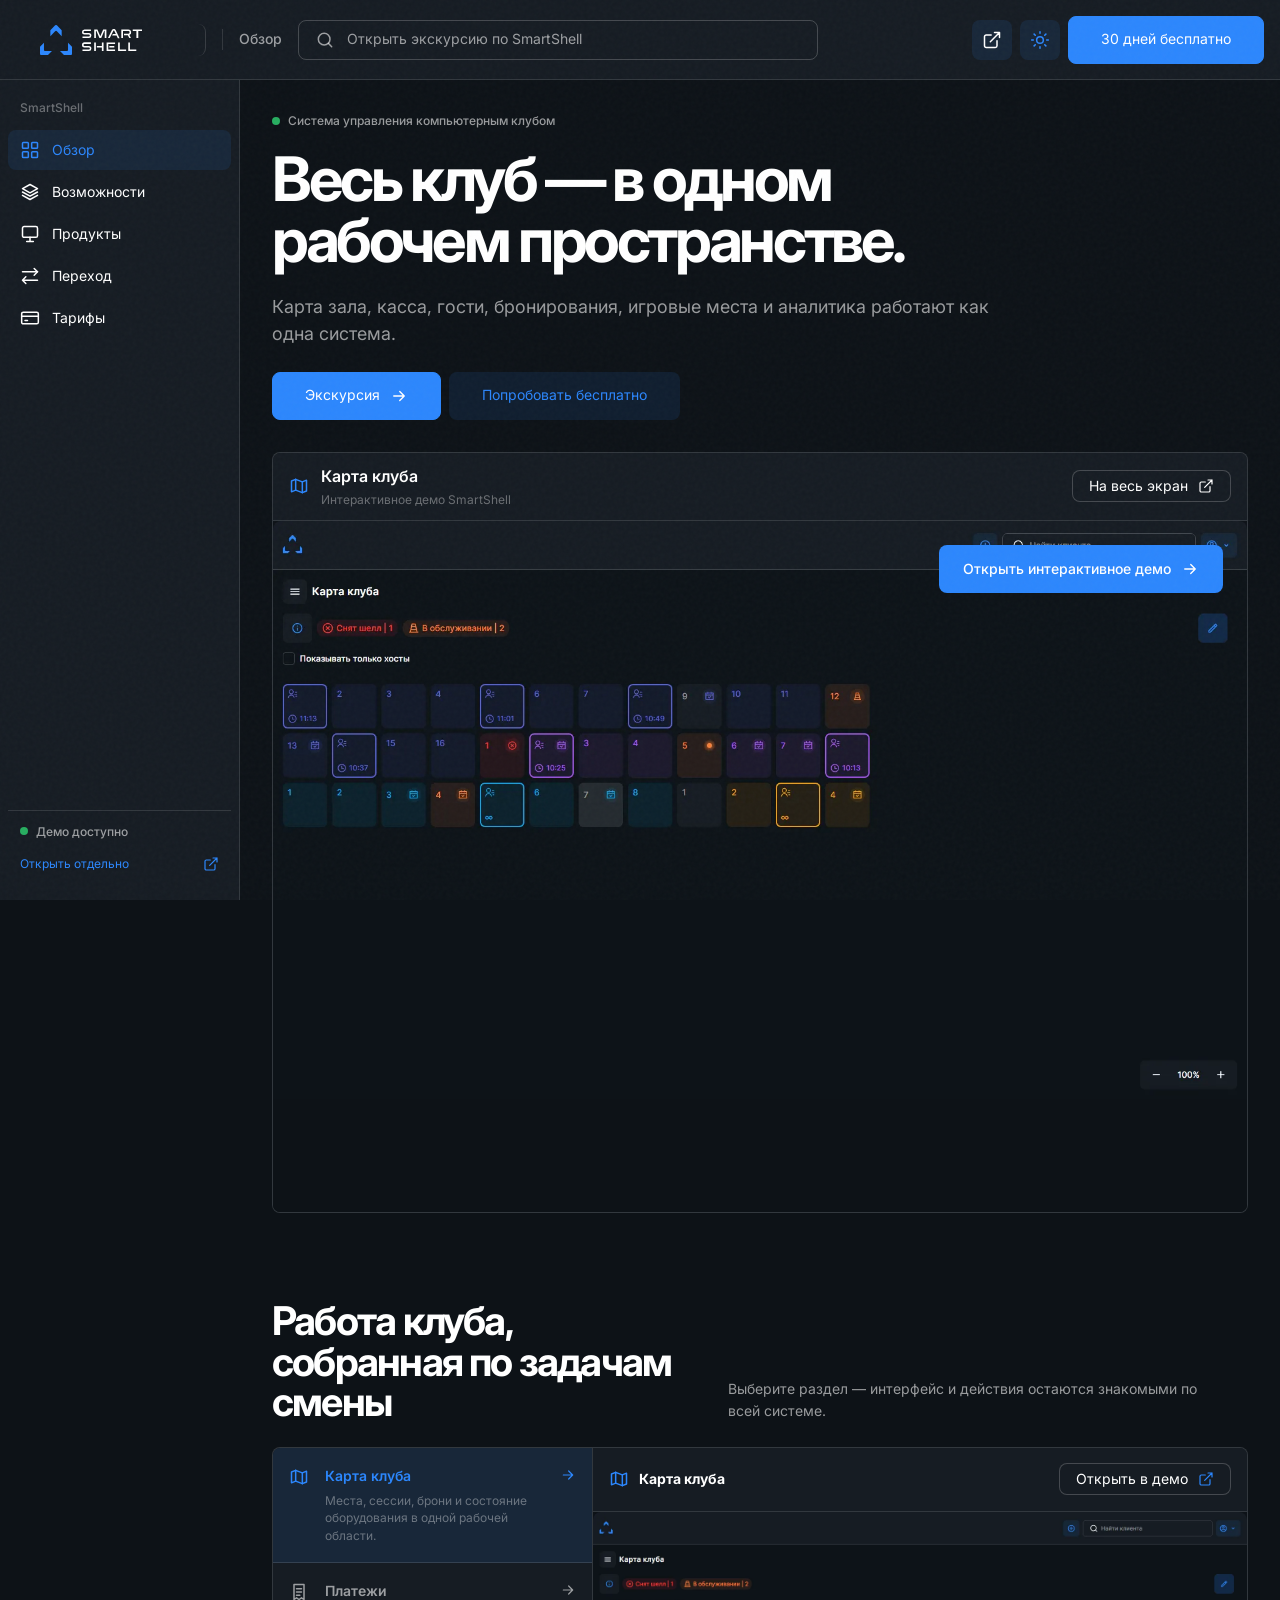
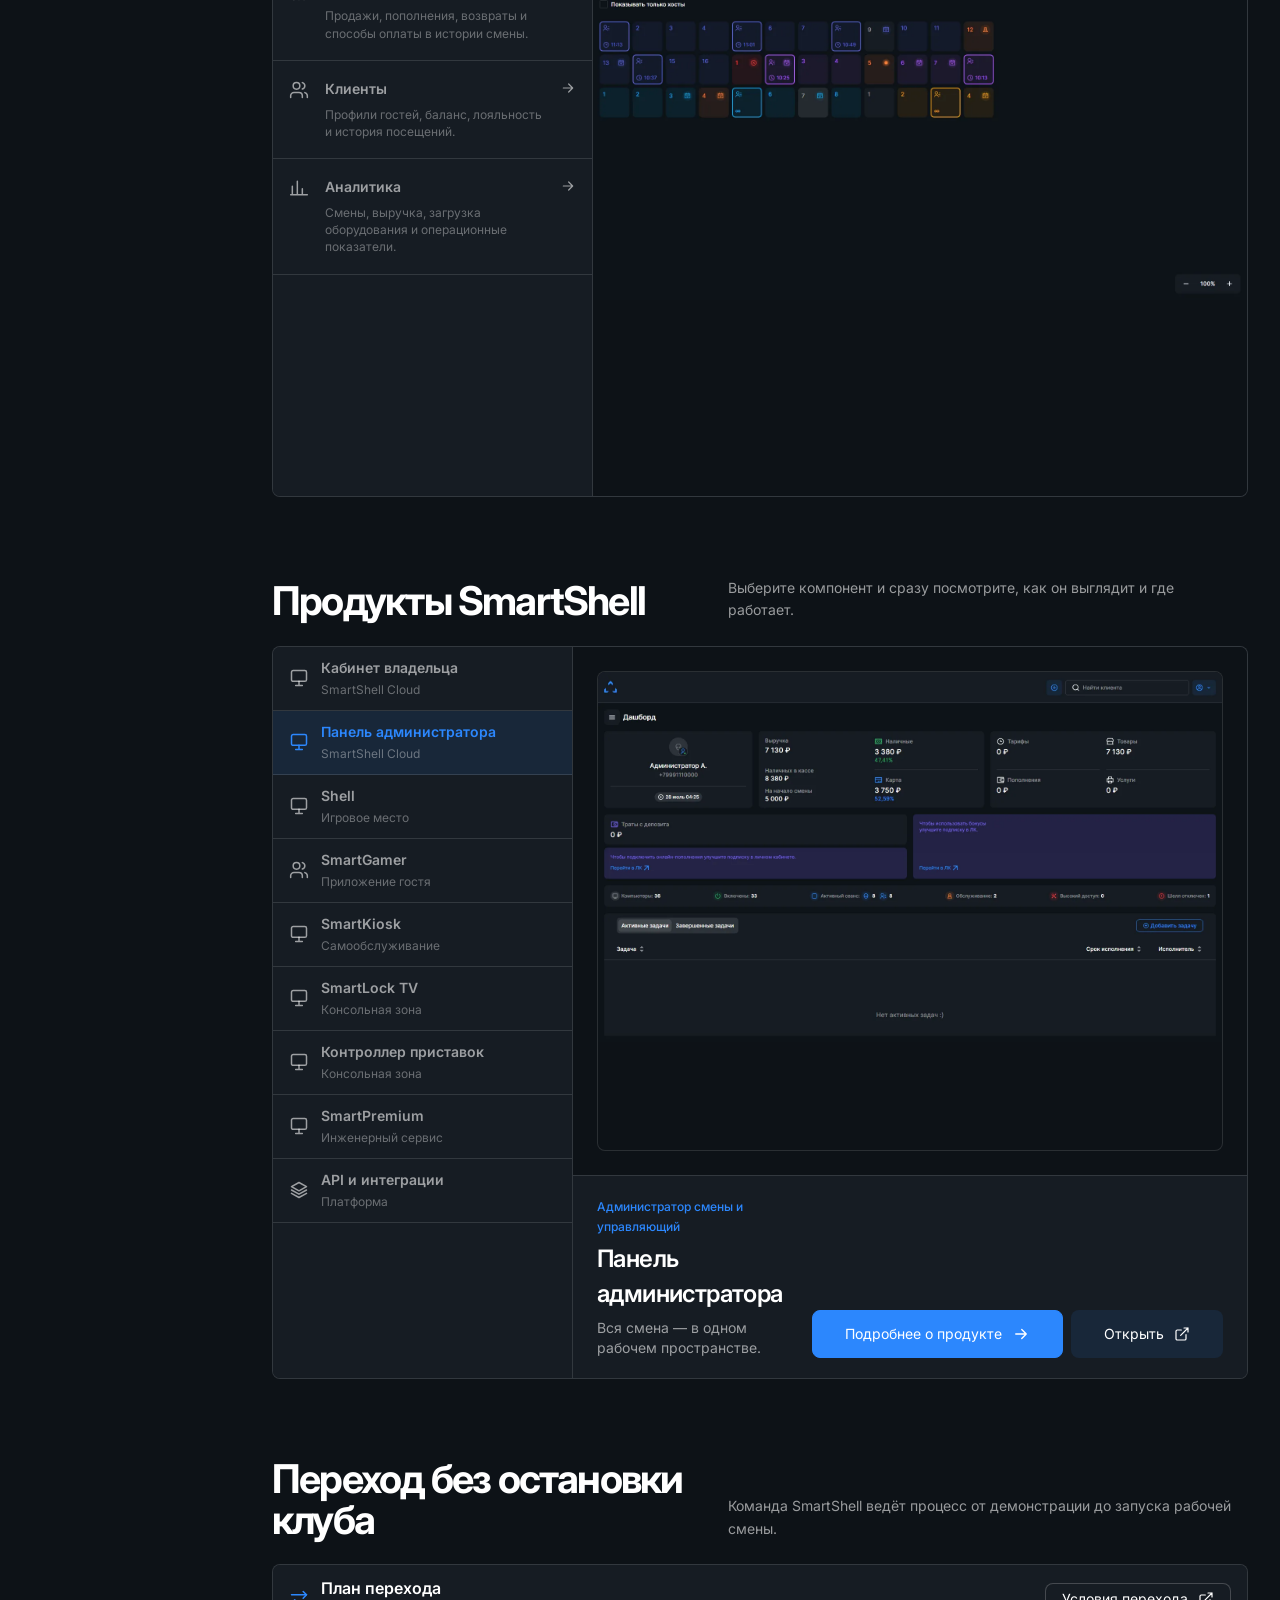
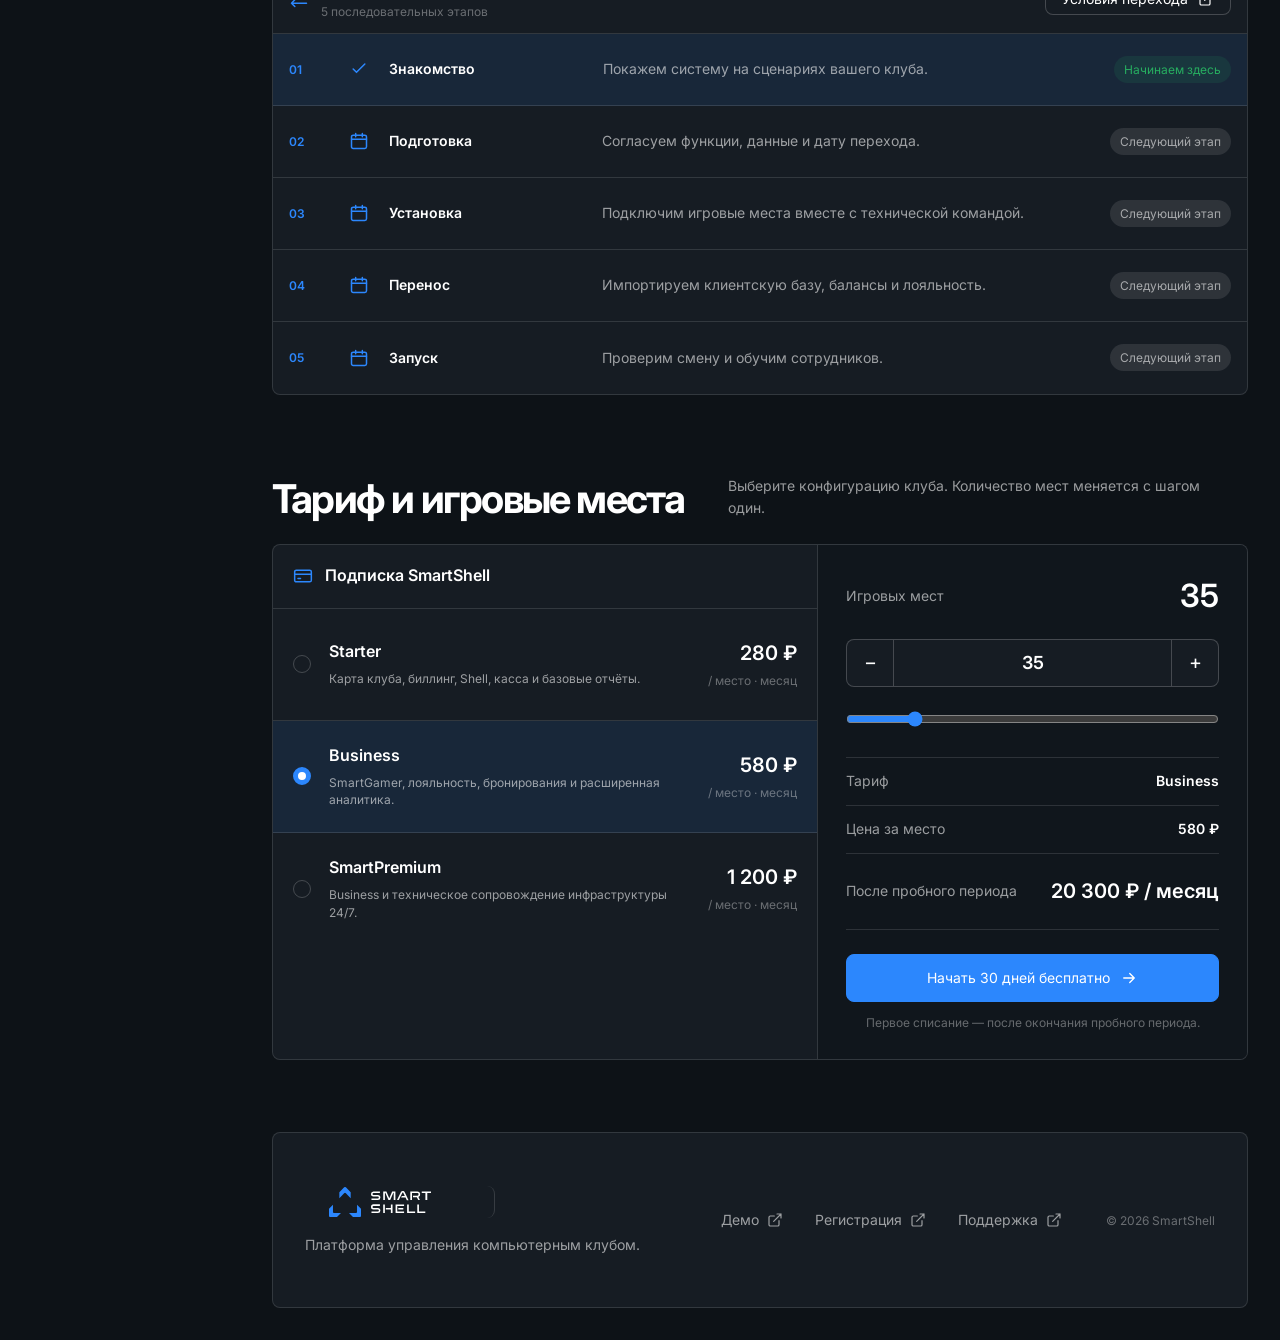
==== commit 6e72a52f: "Align site with live SmartShell demo" ====
--- a/index.html
+++ b/index.html
@@ -44,8 +44,8 @@
       href="https://fonts.googleapis.com/css2?family=Inter:wght@400;500;600;700;800&family=JetBrains+Mono:wght@400;500;600;700&display=swap"
       rel="stylesheet"
     />
-    <script type="module" crossorigin src="./assets/index-8Vgefk7v.js"></script>
-    <link rel="stylesheet" crossorigin href="./assets/index-CxPq7KT8.css">
+    <script type="module" crossorigin src="./assets/index-DiLoAn_d.js"></script>
+    <link rel="stylesheet" crossorigin href="./assets/index-xgzpr30p.css">
   </head>
   <body>
     <div id="root"></div>
--- a/assets/index-xgzpr30p.css
+++ b/assets/index-xgzpr30p.css
@@ -0,0 +1 @@
+.du-shell,.du-shell *,.du-shell :before,.du-shell :after{box-sizing:border-box}.du-shell{--du-bg:#0d1217;--du-surface:#161c23;--du-surface-deep:#10161c;--du-surface-hover:#ffffff0f;--du-surface-secondary:#ffffff1a;--du-border:#ffffff1f;--du-border-strong:#fff3;--du-text:#fff;--du-text-secondary:#ffffff94;--du-text-muted:#ffffff5c;--du-primary:#2c87fd;--du-primary-hover:#297be6;--du-primary-pressed:#2670cf;--du-primary-tint:#2c87fd1a;--du-primary-selected:#2c87fd33;--du-success:#27ae60;--du-warning:#ff7e36;--du-error:#ff3636;--du-violet:#7c62ff;background:var(--du-bg);min-height:100vh;color:var(--du-text);--lightningcss-light: ;--lightningcss-dark:initial;color-scheme:dark;font-family:Inter,-apple-system,BlinkMacSystemFont,Segoe UI,sans-serif;font-size:14px;font-weight:400;line-height:1.45;overflow-x:clip}html[data-theme=light] .du-shell{--du-bg:#f3f3f3;--du-surface:#fff;--du-surface-deep:#e9edf1;--du-surface-hover:#0d12170d;--du-surface-secondary:#0d121714;--du-border:#0d12171f;--du-border-strong:#0d121733;--du-text:#0d1217;--du-text-secondary:#0d12179e;--du-text-muted:#0d121766;--du-primary-tint:#2c87fd1a;--du-primary-selected:#2c87fd2e;--lightningcss-light:initial;--lightningcss-dark: ;color-scheme:light}html:has(.du-shell){background:#0d1217;min-height:100%;margin:0}body:has(.du-shell){background:#0d1217;min-height:100%;margin:0}#root:has(.du-shell){background:#0d1217;min-height:100%;margin:0}html[data-theme=light]:has(.du-shell){background:#f3f3f3}html[data-theme=light] body:has(.du-shell){background:#f3f3f3}html[data-theme=light] #root:has(.du-shell){background:#f3f3f3}body:has(.du-shell){overflow-x:clip}body .font-mono2,body .ss-console-mono,body .ss-checkout-mono{font-family:Inter,-apple-system,BlinkMacSystemFont,Segoe UI,sans-serif}.du-shell a{color:inherit;text-decoration:none}.du-shell button,.du-shell input,.du-shell a{font:inherit;-webkit-tap-highlight-color:transparent}.du-shell button,.du-shell a{border-radius:8px}.du-shell :focus-visible{outline:2px solid var(--du-primary);outline-offset:2px;border-radius:8px}.du-topbar{z-index:80;border-bottom:1px solid var(--du-border);background:var(--du-surface);grid-template-columns:minmax(260px,auto) minmax(280px,520px) minmax(0,1fr);align-items:center;gap:16px;min-width:0;height:80px;padding:0 16px;display:grid;position:fixed;inset:0 0 auto}.du-topbar-brand,.du-topbar-actions,.du-topbar-brand>span,.du-panel-header>div,.du-panel-header>div>span,.du-module-preview header>div,.du-footer nav,.du-status-line{align-items:center;min-width:0;display:flex}.du-topbar-brand{gap:16px}.du-logo{color:var(--du-text);flex:none;align-items:center;display:inline-flex}.du-logo svg{width:102px;height:32px;display:block}.du-current-view{border-left:1px solid var(--du-border);color:var(--du-text-secondary);text-overflow:ellipsis;white-space:nowrap;padding-left:16px;font-size:14px;font-weight:500;overflow:hidden}.du-menu-toggle{display:none!important}.du-icon-button{background:var(--du-primary-tint);width:40px;height:40px;color:var(--du-primary);cursor:pointer;border:0;flex:0 0 40px;justify-content:center;align-items:center;padding:0;display:inline-flex}.du-icon-button:hover{background:var(--du-primary-selected)}.du-icon-button:active{color:var(--du-primary-pressed)}.du-search-command{border:1px solid var(--du-border-strong);min-width:0;height:40px;color:var(--du-text-secondary);cursor:pointer;text-align:left;background:0 0;border-radius:8px;align-items:center;gap:12px;padding:0 16px;display:flex}.du-search-command span{text-overflow:ellipsis;white-space:nowrap;overflow:hidden}.du-search-command:hover{border-color:var(--du-primary);color:var(--du-text)}.du-topbar-actions{justify-content:flex-end;gap:8px}.du-button{border:1px solid var(--du-border-strong);background:var(--du-surface);min-height:48px;color:var(--du-text);cursor:pointer;text-align:center;justify-content:center;align-items:center;gap:10px;padding:0 32px;font-size:14px;font-weight:500;line-height:16px;display:inline-flex}.du-button:hover{border-color:var(--du-primary)}.du-button:active{background:var(--du-surface-hover)}.du-button-primary{border-color:var(--du-primary);background:var(--du-primary);color:#fff}.du-button-primary:hover{border-color:var(--du-primary-hover);background:var(--du-primary-hover)}.du-button-primary:active{border-color:var(--du-primary-pressed);background:var(--du-primary-pressed)}.du-button-secondary{background:var(--du-primary-tint);color:var(--du-primary);border-color:#0000}.du-button-secondary:hover{background:var(--du-primary-selected);border-color:#0000}.du-button-small{min-height:32px;padding:0 16px;font-size:12px}.du-sidebar{z-index:70;border-right:1px solid var(--du-border);background:var(--du-surface);flex-direction:column;width:240px;padding:8px;display:flex;position:fixed;inset:80px auto 0 0;box-shadow:5px 0 21px #0d1217cc}.du-sidebar nav{gap:2px;display:grid}.du-sidebar-title{min-height:40px;color:var(--du-text-muted);align-items:center;padding:0 12px;font-size:12px;font-weight:500;display:flex}.du-nav-item{min-height:40px;color:var(--du-text-secondary);grid-template-columns:20px minmax(0,1fr);align-items:center;gap:12px;padding:0 12px;font-weight:500;display:grid}.du-nav-item:hover,.du-nav-item.is-active{background:var(--du-primary-tint);color:var(--du-primary)}.du-sidebar-bottom{border-top:1px solid var(--du-border);color:var(--du-text-secondary);gap:8px;margin-top:auto;padding:12px;font-size:12px;display:grid}.du-sidebar-bottom>a{min-height:32px;color:var(--du-primary);justify-content:space-between;align-items:center;display:flex}.du-status-line{color:var(--du-text-secondary);gap:8px;font-size:12px;font-weight:500}.du-status-line i{background:var(--du-success);border-radius:50%;flex:0 0 8px;width:8px;height:8px;display:block}.du-sidebar-backdrop{display:none}.du-main{min-width:0;margin-left:240px;padding:112px 32px 32px}.du-section{width:100%;max-width:none;margin:0;padding:0 0 72px;scroll-margin-top:104px}.du-section+.du-section{padding-top:8px}.du-section-heading{grid-template-columns:minmax(0,1fr) minmax(280px,520px);align-items:end;gap:32px;margin-bottom:24px;display:grid}.du-section-heading h2{max-width:860px;color:var(--du-text);letter-spacing:-.045em;margin:0;font-size:clamp(30px,3.1vw,48px);font-weight:700;line-height:1.02}.du-section-heading p{max-width:56ch;color:var(--du-text-secondary);margin:0;font-size:14px;line-height:1.6}.du-panel{border:1px solid var(--du-border);background:var(--du-surface);border-radius:8px;min-width:0;overflow:hidden}.du-panel-header{border-bottom:1px solid var(--du-border);background:var(--du-surface);justify-content:space-between;align-items:center;gap:16px;min-height:64px;padding:12px 16px;display:flex}.du-panel-header>div{gap:12px}.du-panel-header>div>svg{color:var(--du-primary);flex:none}.du-panel-header>div>span{flex-direction:column;align-items:flex-start;gap:3px}.du-panel-header strong{color:var(--du-text);font-size:16px;font-weight:600}.du-panel-header small{color:var(--du-text-muted);font-size:12px}.du-panel-footer{border-top:1px solid var(--du-border);min-height:48px;color:var(--du-text-secondary);justify-content:space-between;align-items:center;gap:16px;padding:8px 16px;font-size:12px;display:flex}.du-hero{padding-bottom:80px}.du-hero-copy{flex-direction:column;justify-content:space-between;align-items:stretch;gap:24px;margin-bottom:32px;display:flex}.du-hero-copy>div:first-child{min-width:0}.du-hero h1{max-width:960px;color:var(--du-text);letter-spacing:-.055em;margin:20px 0 0;font-size:clamp(42px,4.8vw,68px);font-weight:700;line-height:.98}.du-hero-copy p{max-width:720px;color:var(--du-text-secondary);margin:24px 0 0;font-size:clamp(16px,1.4vw,20px);line-height:1.5}.du-hero-actions{flex:none;align-self:flex-start;gap:8px;display:flex}.du-demo-frame{background:var(--du-bg);min-width:0;height:clamp(620px,54vw,760px);position:relative;overflow:hidden}.du-demo-frame iframe{background:#0d1217;border:0;width:100%;height:100%;display:block}.du-demo-launch{color:#fff;cursor:pointer;background:#0d1217;border:0;border-radius:0;place-items:center;width:100%;height:100%;padding:0;display:grid;position:relative;overflow:hidden}.du-demo-launch img{-o-object-fit:contain;object-fit:contain;-o-object-position:top center;object-position:top center;width:100%;height:100%;transition:opacity .12s linear;display:block}.du-demo-launch>span{background:var(--du-primary);color:#fff;border-radius:8px;align-items:center;gap:10px;min-height:48px;padding:0 24px;font-size:14px;font-weight:500;display:inline-flex;position:absolute;top:24px;bottom:auto;right:24px}.du-demo-launch:hover img{opacity:.82}.du-demo-launch:hover>span{background:var(--du-primary-hover)}.du-module-browser{grid-template-columns:320px minmax(0,1fr);min-height:650px;display:grid}.du-module-tabs{border-right:1px solid var(--du-border);background:var(--du-surface);align-content:start;display:grid}.du-module-tabs button{border:0;border-bottom:1px solid var(--du-border);min-width:0;min-height:96px;color:var(--du-text-secondary);cursor:pointer;text-align:left;background:0 0;border-radius:0;grid-template-columns:24px minmax(0,1fr) 16px;align-items:start;gap:12px;padding:18px 16px;display:grid}.du-module-tabs button:hover,.du-module-tabs button.is-active{background:var(--du-primary-tint);color:var(--du-primary)}.du-module-tabs button>svg{margin-top:1px}.du-module-tabs button>span{gap:6px;min-width:0;display:grid}.du-module-tabs strong{color:currentColor;font-size:14px;font-weight:600}.du-module-tabs small{color:var(--du-text-muted);font-size:12px;line-height:1.45}.du-module-preview{background:var(--du-bg);flex-direction:column;min-width:0;animation:.16s linear both du-view-in;display:flex}.du-module-preview>header{border-bottom:1px solid var(--du-border);background:var(--du-surface);justify-content:space-between;align-items:center;gap:16px;min-height:64px;padding:12px 16px;display:flex}.du-module-preview header>div{gap:10px}.du-module-preview header svg{color:var(--du-primary)}.du-module-image{background:#0d1217;border-radius:0;flex:1;place-items:center;min-height:0;display:grid;overflow:hidden}.du-module-image img{-o-object-fit:contain;object-fit:contain;-o-object-position:top center;object-position:top center;width:100%;height:100%;max-height:720px;display:block}.du-products-browser{grid-template-columns:300px minmax(0,1fr);min-height:720px;display:grid}.du-product-list{border-right:1px solid var(--du-border);background:var(--du-surface);align-content:start;display:grid}.du-product-list button{border:0;border-bottom:1px solid var(--du-border);min-width:0;min-height:64px;color:var(--du-text-secondary);cursor:pointer;text-align:left;background:0 0;border-radius:0;grid-template-columns:20px minmax(0,1fr);align-items:center;gap:12px;padding:10px 16px;display:grid}.du-product-list button:hover,.du-product-list button.is-active{background:var(--du-primary-tint);color:var(--du-primary)}.du-product-list button>span{gap:3px;min-width:0;display:grid}.du-product-list strong,.du-product-list small{text-overflow:ellipsis;white-space:nowrap;overflow:hidden}.du-product-list strong{font-size:14px;font-weight:600}.du-product-list small{color:var(--du-text-muted);font-size:12px}.du-product-view{background:var(--du-bg);grid-template-rows:minmax(0,1fr) auto;min-width:0;animation:.16s linear both du-view-in;display:grid}.du-product-face{place-items:stretch stretch;min-height:0;padding:24px;display:grid}.du-product-media{border:1px solid var(--du-border);background:#0d1217;border-radius:8px;place-items:center;min-width:0;min-height:480px;display:grid;overflow:hidden}.du-product-media img{-o-object-fit:contain;object-fit:contain;-o-object-position:center;object-position:center;width:100%;height:100%;max-height:590px;display:block}.du-product-media img.is-top{-o-object-position:top center;object-position:top center}.du-product-media.is-mobile img{width:auto;max-width:100%}.du-product-capabilities{border:1px solid var(--du-border);background:var(--du-surface);border-radius:8px;grid-template-columns:minmax(240px,.8fr) minmax(320px,1.2fr);min-height:480px;display:grid;overflow:hidden}.du-product-capability-head{border-right:1px solid var(--du-border);flex-direction:column;justify-content:center;min-width:0;padding:32px;display:flex}.du-product-capability-head>strong{letter-spacing:-.04em;margin-top:24px;font-size:clamp(30px,3vw,48px);font-weight:700;line-height:1}.du-product-capability-head>p{color:var(--du-text-secondary);margin:20px 0 0;line-height:1.6}.du-product-capability-list{align-content:center;display:grid}.du-product-capability-list>div{border-bottom:1px solid var(--du-border);grid-template-columns:20px minmax(0,1fr);gap:12px;padding:20px 24px;display:grid}.du-product-capability-list>div:last-child{border-bottom:0}.du-product-capability-list svg{color:var(--du-success);margin-top:2px}.du-product-capability-list span{gap:5px;display:grid}.du-product-capability-list strong{font-weight:600}.du-product-capability-list small{color:var(--du-text-secondary);font-size:12px;line-height:1.45}.du-product-view>footer{border-top:1px solid var(--du-border);background:var(--du-surface);justify-content:space-between;align-items:flex-end;gap:24px;min-width:0;padding:20px 24px;display:flex}.du-product-view>footer>div:first-child{min-width:0}.du-product-view footer span{color:var(--du-primary);font-size:12px;font-weight:500}.du-product-view footer h3{letter-spacing:-.025em;margin:6px 0 0;font-size:24px;font-weight:600}.du-product-view footer p{max-width:640px;color:var(--du-text-secondary);margin:6px 0 0}.du-product-actions{flex:none;gap:8px;display:flex}.du-migration-table{display:grid}.du-migration-table>div{border-bottom:1px solid var(--du-border);min-height:72px;color:var(--du-text-secondary);grid-template-columns:44px 24px minmax(140px,.4fr) minmax(280px,1fr) auto;align-items:center;gap:16px;padding:8px 16px;display:grid}.du-migration-table>div:last-child{border-bottom:0}.du-migration-table>div:hover,.du-migration-table>div.is-active{background:var(--du-primary-tint)}.du-migration-table>div>span{color:var(--du-primary);font-size:12px;font-weight:600}.du-migration-table>div>svg{color:var(--du-primary)}.du-migration-table strong{color:var(--du-text);font-weight:600}.du-migration-table p{color:var(--du-text-secondary);margin:0}.du-migration-table small{background:var(--du-surface-secondary);color:var(--du-text-secondary);white-space:nowrap;border-radius:16px;padding:5px 10px;font-size:12px}.du-migration-table .is-active small{color:var(--du-success);background:#27ae601f}.du-pricing{grid-template-columns:minmax(0,1.12fr) minmax(360px,.88fr);display:grid}.du-plan-list{border-right:1px solid var(--du-border);min-width:0}.du-plan-list>header{border-bottom:1px solid var(--du-border);align-items:center;gap:12px;min-height:64px;padding:0 20px;display:flex}.du-plan-list>header svg{color:var(--du-primary)}.du-plan-list>header strong{font-size:16px;font-weight:600}.du-plan-list label{border-bottom:1px solid var(--du-border);cursor:pointer;grid-template-columns:20px minmax(0,1fr) auto;align-items:center;gap:16px;min-height:112px;padding:20px;display:grid}.du-plan-list label:last-child{border-bottom:0}.du-plan-list label:hover,.du-plan-list label.is-active{background:var(--du-primary-tint)}.du-plan-list input{opacity:0;pointer-events:none;position:absolute}.du-radio{border:1px solid var(--du-border-strong);border-radius:50%;width:18px;height:18px;display:block;position:relative}.du-plan-list label.is-active .du-radio{border:5px solid var(--du-primary);background:#fff}.du-plan-list label>span:nth-of-type(2){gap:7px;display:grid}.du-plan-list strong{font-size:16px;font-weight:600}.du-plan-list small{color:var(--du-text-secondary);font-size:12px;font-weight:400;line-height:1.45;display:block}.du-plan-list b{color:var(--du-text);text-align:right;white-space:nowrap;font-size:20px;font-weight:600}.du-plan-list b small{color:var(--du-text-muted);margin-top:4px}.du-price-summary{background:var(--du-surface-deep);flex-direction:column;min-width:0;padding:28px;display:flex}.du-price-summary>header{color:var(--du-text-secondary);justify-content:space-between;align-items:center;display:flex}.du-price-summary output{color:var(--du-text);font-size:32px;font-weight:600}.du-host-control{grid-template-columns:48px minmax(80px,1fr) 48px;height:48px;margin-top:20px;display:grid}.du-host-control button,.du-host-control input{border:1px solid var(--du-border-strong);background:var(--du-surface);min-width:0;color:var(--du-text)}.du-host-control button{cursor:pointer;border-radius:8px;font-size:20px}.du-host-control button:first-child{border-radius:8px 0 0 8px}.du-host-control button:last-child{border-radius:0 8px 8px 0}.du-host-control input{text-align:center;-moz-appearance:textfield;border-left:0;border-right:0;border-radius:0;outline:0;font-size:18px;font-weight:600}.du-host-control input::-webkit-inner-spin-button{-webkit-appearance:none;margin:0}.du-host-control input::-webkit-outer-spin-button{-webkit-appearance:none;margin:0}.du-range{cursor:pointer;width:100%;height:28px;accent-color:var(--du-primary);margin-top:18px}.du-price-summary dl{border-top:1px solid var(--du-border);margin:24px 0;display:grid}.du-price-summary dl>div{border-bottom:1px solid var(--du-border);justify-content:space-between;align-items:center;gap:20px;min-height:48px;display:flex}.du-price-summary dt{color:var(--du-text-secondary)}.du-price-summary dd{color:var(--du-text);text-align:right;margin:0;font-weight:600}.du-price-summary .du-total{min-height:76px}.du-price-summary .du-total dd{font-size:20px}.du-trial{width:100%}.du-price-summary>p{color:var(--du-text-muted);text-align:center;margin:12px 0 0;font-size:12px}.du-footer{border:1px solid var(--du-border);background:var(--du-surface);border-radius:8px;grid-template-columns:minmax(220px,1fr) auto auto;align-items:center;gap:32px;min-height:176px;padding:32px;display:grid}.du-footer-brand p{color:var(--du-text-secondary);margin:12px 0 0}.du-footer nav{gap:8px}.du-footer nav a{min-height:40px;color:var(--du-text-secondary);align-items:center;gap:8px;padding:0 12px;display:inline-flex}.du-footer nav a:hover{background:var(--du-primary-tint);color:var(--du-primary)}.du-footer>span{color:var(--du-text-muted);white-space:nowrap;font-size:12px}@keyframes du-view-in{0%{opacity:0;transform:translateY(4px)}to{opacity:1;transform:translateY(0)}}body .tim{--tim-bg:#0d1217;--tim-panel:#161c23;--tim-panel-2:#161c23;--tim-line:#ffffff1f;--tim-line-strong:#fff3;--tim-text:#fff;--tim-muted:#ffffff94;--tim-purple:#2c87fd}body .tim__backdrop{background:#070a12b8}body .tim__dialog{background:#161c23;border:1px solid #ffffff1f;border-radius:16px;box-shadow:0 0 16px #0d1217cc}body .tim__topbar,body .tim__eyebrow,body .tim__progress-meta,body .tim__check-index,body .tim__check-state,body .tim__action{letter-spacing:0;text-transform:none;font-family:Inter,-apple-system,BlinkMacSystemFont,Segoe UI,sans-serif}body .tim__topbar{min-height:56px;padding-left:20px;font-size:14px}body .tim__close{border-radius:8px;min-width:48px}body .tim__body{padding:28px}body .tim__eyebrow{font-size:12px}body .tim__title{margin-top:10px;font-size:clamp(28px,5vw,40px);line-height:1.05}body .tim__progress{border:0;border-radius:4px;height:8px}body .tim__progress-fill{border-radius:4px;inset:0}body .tim__action{border-radius:8px;min-height:48px;font-size:14px}body [role=dialog][aria-label^=Экскурсия]{font-family:Inter,-apple-system,BlinkMacSystemFont,Segoe UI,sans-serif}body [role=dialog][aria-label^=Экскурсия] button,body [role=dialog][aria-label^=Экскурсия] a{letter-spacing:0;text-transform:none;border-radius:8px}body [role=dialog][aria-label^=Экскурсия] .uppercase,body [role=dialog][aria-label^=Экскурсия] .font-mono2{letter-spacing:0;text-transform:none;font-family:Inter,-apple-system,BlinkMacSystemFont,Segoe UI,sans-serif}body [role=dialog][aria-label^=Экскурсия] [data-demo-frame]{border-radius:8px;overflow:hidden}@media (width>=1700px){.du-hero-copy{flex-direction:row;align-items:flex-end;gap:40px}}@media (width<=1180px){.du-topbar-brand>.du-current-view{display:none}.du-topbar{grid-template-columns:180px minmax(240px,1fr) auto}.du-section-heading{grid-template-columns:minmax(0,1fr) minmax(240px,380px)}.du-products-browser{grid-template-columns:260px minmax(0,1fr)}.du-product-view>footer{flex-direction:column;align-items:stretch}.du-product-actions{align-self:flex-start}}@media (width<=980px){.du-topbar{grid-template-columns:auto minmax(220px,1fr) auto}.du-menu-toggle{display:inline-flex!important}.du-sidebar{transition:transform .18s linear;transform:translate(-104%)}.du-sidebar.is-open{transform:translate(0)}.du-sidebar-backdrop{z-index:65;background:#070a12b8;border:0;border-radius:0;width:auto;display:block;position:fixed;inset:80px 0 0}.du-main{margin-left:0;padding-inline:24px}.du-section{scroll-margin-top:100px}.du-module-browser{grid-template-columns:280px minmax(0,1fr)}.du-products-browser{grid-template-columns:240px minmax(0,1fr)}.du-product-face{padding:16px}.du-product-capabilities{grid-template-columns:1fr}.du-product-capability-head{border-right:0;border-bottom:1px solid var(--du-border);min-height:240px}.du-migration-table>div{grid-template-columns:36px 20px minmax(130px,.5fr) minmax(220px,1fr)}.du-migration-table small{display:none}}@media (width<=760px){.du-topbar{grid-template-columns:minmax(0,1fr) auto;gap:8px;height:64px;padding:0 12px}.du-topbar-brand{gap:10px}.du-logo svg{width:90px;height:auto}.du-search-command,.du-topbar-actions>.du-icon-button:first-child{display:none}.du-topbar-actions .du-button{min-height:40px;padding:0 14px;font-size:12px}.du-sidebar,.du-sidebar-backdrop{inset-top:64px;top:64px}.du-main{padding:88px 16px 16px}.du-section{padding-bottom:56px;scroll-margin-top:80px}.du-section-heading{grid-template-columns:1fr;gap:12px}.du-section-heading h2{font-size:clamp(28px,9vw,40px)}.du-hero{padding-bottom:64px}.du-hero-copy{flex-direction:column;align-items:stretch;gap:24px;margin-bottom:24px}.du-hero h1{font-size:clamp(36px,11vw,52px)}.du-hero-actions{flex-wrap:wrap;align-self:flex-start}.du-button{min-height:44px;padding:0 18px}.du-panel-header{min-height:56px}.du-panel-header small{display:none}.du-demo-frame{height:260px}.du-demo-frame.is-live{height:560px}.du-demo-launch>span{min-height:44px;top:12px;bottom:auto;right:12px}.du-panel-footer{flex-direction:column;align-items:flex-start;gap:6px}.du-module-browser{min-height:0;display:block}.du-module-tabs{border-right:0;border-bottom:1px solid var(--du-border);grid-template-columns:repeat(2,minmax(0,1fr))}.du-module-tabs button{border-right:1px solid var(--du-border);grid-template-columns:20px minmax(0,1fr);min-height:88px;padding:14px}.du-module-tabs button>svg:last-child,.du-module-tabs small{display:none}.du-module-image{min-height:360px}.du-products-browser{min-height:0;display:block}.du-product-list{border-right:0;border-bottom:1px solid var(--du-border);grid-template-columns:repeat(3,minmax(150px,1fr));overflow-x:auto}.du-product-list button{border-right:1px solid var(--du-border)}.du-product-face{padding:12px}.du-product-media,.du-product-capabilities{min-height:400px}.du-product-view>footer{padding:18px}.du-product-actions{flex-direction:column;width:100%}.du-product-actions .du-button{width:100%}.du-migration-table>div{grid-template-columns:32px minmax(0,1fr);gap:8px 12px;min-height:92px;padding:14px}.du-migration-table>div>svg{display:none}.du-migration-table strong{align-self:end}.du-migration-table p{grid-column:2}.du-pricing{grid-template-columns:1fr}.du-plan-list{border-right:0;border-bottom:1px solid var(--du-border)}.du-plan-list label{grid-template-columns:20px minmax(0,1fr)}.du-plan-list b{text-align:left;grid-column:2}.du-price-summary{padding:20px}.du-footer{grid-template-columns:1fr;justify-items:start;gap:24px;padding:24px}.du-footer nav{flex-direction:column;align-items:stretch}}@media (width<=430px){.du-topbar-actions .du-icon-button{display:none}.du-topbar-actions .du-button{padding-inline:10px}.du-hero h1{letter-spacing:-.045em;font-size:36px}.du-hero-copy p{font-size:15px}.du-hero-actions{width:100%;display:grid}.du-hero-actions .du-button{width:100%}.du-live-demo .du-panel-header .du-button{width:40px;min-height:40px;padding:0;font-size:0}.du-live-demo .du-panel-header .du-button svg{width:18px;height:18px}.du-demo-launch>span{justify-content:center;width:calc(100% - 16px);padding-inline:12px;font-size:12px;top:8px;bottom:auto;right:8px}.du-module-preview>header{flex-direction:column;align-items:stretch}.du-module-preview>header .du-button{width:100%}.du-product-media,.du-product-capabilities{min-height:340px}.du-product-capability-head{min-height:210px;padding:22px}.du-product-capability-list>div{padding:16px}.du-plan-list label{min-height:126px}.du-price-summary dl>div{flex-direction:column;justify-content:center;align-items:flex-start;gap:5px}.du-price-summary dd{text-align:left}}@media (prefers-reduced-motion:reduce){.du-shell *,.du-shell :before,.du-shell :after{scroll-behavior:auto!important;transition-duration:.01ms!important;animation-duration:.01ms!important}}.demo-product-page,.demo-product-page *{box-sizing:border-box}.demo-product-page{--ddp-bg:#0d1217;--ddp-surface:#161c23;--ddp-surface-2:#1b222b;--ddp-surface-3:#212a35;--ddp-line:#2b3541;--ddp-line-soft:#222b35;--ddp-text:#f4f7fb;--ddp-text-2:#aeb8c5;--ddp-text-3:#6f7b89;--ddp-primary:#2c87fd;--ddp-primary-hover:#1976e9;--ddp-success:#48d597;--ddp-warning:#f5b74f;background:var(--ddp-bg);min-height:100vh;color:var(--ddp-text);font-synthesis:none;font-family:Inter,-apple-system,BlinkMacSystemFont,Segoe UI,sans-serif;overflow-x:clip}.demo-product-page[data-theme=light]{--ddp-bg:#f2f5f8;--ddp-surface:#fff;--ddp-surface-2:#f7f9fb;--ddp-surface-3:#edf1f5;--ddp-line:#d7dde5;--ddp-line-soft:#e5e9ee;--ddp-text:#18212b;--ddp-text-2:#586473;--ddp-text-3:#8893a0;--ddp-primary:#2c87fd;--ddp-primary-hover:#1976e9}.demo-product-page a{color:inherit;text-decoration:none}.demo-product-page button,.demo-product-page a{-webkit-tap-highlight-color:transparent}.demo-product-page a:focus-visible,.demo-product-page button:focus-visible{outline:2px solid var(--ddp-primary);outline-offset:2px}.ddp-icon{flex:none}.ddp-topbar{z-index:80;border-bottom:1px solid var(--ddp-line);background:var(--ddp-surface);align-items:stretch;height:80px;display:flex;position:fixed;inset:0 0 auto}.ddp-topbar__back{border-right:1px solid var(--ddp-line);width:56px;color:var(--ddp-text-2);justify-content:center;align-items:center;display:none}.ddp-brand{border-right:1px solid var(--ddp-line);flex:0 0 240px;align-items:center;gap:12px;width:240px;padding:0 22px;display:flex}.ddp-brand__mark{width:36px;height:36px;color:var(--ddp-primary);background:0 0;border-radius:8px;place-items:center;display:grid}.ddp-brand__mark svg{width:32px;height:32px;display:block}.ddp-brand>span:last-child{gap:2px;min-width:0;display:grid}.ddp-brand strong{font-size:16px;font-weight:750;line-height:1.15}.ddp-brand small{color:var(--ddp-text-3);font-size:11px;line-height:1.2}.ddp-topbar__context{min-width:0;color:var(--ddp-text-3);flex:1;align-items:center;gap:9px;padding:0 28px;font-size:14px;display:flex}.ddp-topbar__context strong{color:var(--ddp-text);text-overflow:ellipsis;white-space:nowrap;font-weight:600;overflow:hidden}.ddp-topbar__actions{align-items:center;gap:8px;padding-right:16px;display:flex}.ddp-icon-button{border:1px solid var(--ddp-line);width:44px;height:44px;color:var(--ddp-text-2);cursor:pointer;background:0 0;border-radius:8px;place-items:center;transition:border-color .12s linear,background-color .12s linear,color .12s linear;display:grid}.ddp-icon-button:hover{border-color:var(--ddp-primary);background:var(--ddp-surface-2);color:var(--ddp-text)}.ddp-topbar__trial,.ddp-button{border:1px solid #0000;border-radius:8px;justify-content:center;align-items:center;gap:10px;min-height:44px;padding:0 18px;font-size:14px;font-weight:650;transition:border-color .12s linear,background-color .12s linear,color .12s linear;display:inline-flex}.ddp-topbar__trial,.ddp-button--primary{background:var(--ddp-primary);color:#fff}.ddp-topbar__trial:hover,.ddp-button--primary:hover{background:var(--ddp-primary-hover)}.ddp-button--secondary{border-color:var(--ddp-line);background:var(--ddp-surface);color:var(--ddp-text)}.ddp-button--secondary:hover{border-color:var(--ddp-primary);background:var(--ddp-surface-2)}.ddp-sidebar{z-index:50;border-right:1px solid var(--ddp-line);background:var(--ddp-surface);flex-direction:column;width:240px;display:flex;position:fixed;inset:80px auto 0 0}.ddp-sidebar__head{border-bottom:1px solid var(--ddp-line);gap:4px;padding:24px 20px 20px;display:grid}.ddp-sidebar__eyebrow,.ddp-eyebrow{color:var(--ddp-primary);letter-spacing:.08em;text-transform:uppercase;font-size:11px;font-weight:700}.ddp-sidebar__head strong{font-size:22px;font-weight:720}.ddp-product-nav{overscroll-behavior:contain;scrollbar-width:thin;flex:1;min-height:0;overflow-y:auto}.ddp-product-nav__item{border-bottom:1px solid var(--ddp-line-soft);min-height:66px;color:var(--ddp-text-2);grid-template-columns:25px minmax(0,1fr) 8px;align-items:center;gap:8px;padding:10px 16px;transition:background-color .12s linear,color .12s linear;display:grid;position:relative}.ddp-product-nav__item:hover{background:var(--ddp-surface-2);color:var(--ddp-text)}.ddp-product-nav__item--active{background:color-mix(in srgb, var(--ddp-primary) 10%, var(--ddp-surface));color:var(--ddp-text)}.ddp-product-nav__item--active:before{background:var(--ddp-primary);content:"";width:3px;position:absolute;inset:0 auto 0 0}.ddp-product-nav__index{color:var(--ddp-text-3);font-variant-numeric:tabular-nums;font-size:11px}.ddp-product-nav__copy{gap:3px;min-width:0;display:grid}.ddp-product-nav__copy strong{text-overflow:ellipsis;white-space:nowrap;font-size:13px;font-weight:650;overflow:hidden}.ddp-product-nav__copy small{color:var(--ddp-text-3);text-overflow:ellipsis;white-space:nowrap;font-size:10px;overflow:hidden}.ddp-product-nav__state{border:1px solid var(--ddp-text-3);border-radius:50%;width:6px;height:6px}.ddp-product-nav__item--active .ddp-product-nav__state{border-color:var(--ddp-primary);background:var(--ddp-primary)}.ddp-sidebar__status{border-top:1px solid var(--ddp-line);align-items:center;gap:10px;padding:17px 18px;display:flex}.ddp-status-dot{background:var(--ddp-success);border-radius:50%;flex:none;width:8px;height:8px}.ddp-sidebar__status>span:last-child{gap:2px;min-width:0;display:grid}.ddp-sidebar__status strong{font-size:11px;font-weight:650}.ddp-sidebar__status small{color:var(--ddp-text-3);text-overflow:ellipsis;font-size:10px;overflow:hidden}.ddp-main{min-height:100vh;margin-left:240px;padding:80px 32px 64px}.ddp-product-head{grid-template-columns:minmax(380px,.92fr) minmax(380px,1.08fr);gap:clamp(32px,4vw,64px);padding:46px 0 38px;display:grid}.ddp-product-head h1{max-width:720px;color:var(--ddp-text);letter-spacing:-.055em;margin:9px 0 0;font-size:clamp(42px,3.5vw,64px);font-weight:760;line-height:.98}.ddp-product-head>*{min-width:0}.ddp-product-head__summary{align-self:end;max-width:720px;padding-bottom:4px}.ddp-product-head__summary>strong{color:var(--ddp-text);letter-spacing:-.025em;font-size:clamp(22px,2vw,32px);font-weight:650;line-height:1.2;display:block}.ddp-product-head__summary p{max-width:660px;color:var(--ddp-text-2);margin:12px 0 0;font-size:16px;line-height:1.6}.ddp-actions{flex-wrap:wrap;gap:10px;margin-top:22px;display:flex}.ddp-product-stage{border:1px solid var(--ddp-line);background:var(--ddp-surface);border-radius:16px;overflow:hidden}.ddp-panel-head{border-bottom:1px solid var(--ddp-line);min-height:52px;color:var(--ddp-text-3);justify-content:space-between;align-items:center;gap:20px;padding:0 18px;font-size:12px;display:flex}.ddp-panel-head>div{color:var(--ddp-text);align-items:center;gap:9px;display:flex}.ddp-panel-head strong{font-size:13px;font-weight:650}.ddp-product-stage .pv__frame{background:var(--ddp-bg);margin:0}.ddp-product-stage .pv__bar,.ddp-product-stage .pv__caption{display:none}.ddp-product-stage .pv__viewport{background:var(--ddp-bg);place-items:center;min-height:clamp(430px,57vw,760px);display:grid;position:relative;overflow:hidden}.ddp-product-stage .pv__image{-o-object-fit:contain;object-fit:contain;-o-object-position:center;object-position:center;width:100%;height:100%;max-height:760px;display:block}.ddp-product-stage .pv__image--top{-o-object-position:top center;object-position:top center}.ddp-product-stage .pv__topology{background:var(--ddp-bg);min-height:clamp(430px,48vw,680px);margin:0}.ddp-product-stage .pv__topology-head{border-bottom:1px solid var(--ddp-line);min-height:48px;color:var(--ddp-text-3);justify-content:space-between;align-items:center;padding:0 18px;font-size:11px;display:flex}.ddp-product-stage .pv__topology-body{grid-template-columns:minmax(260px,.8fr) minmax(360px,1.2fr);min-height:clamp(380px,43vw,630px);display:grid}.ddp-product-stage .pv__module{border-right:1px solid var(--ddp-line);flex-direction:column;justify-content:center;padding:clamp(34px,6vw,92px);display:flex}.ddp-product-stage .pv__key{color:var(--ddp-primary);letter-spacing:.08em;text-transform:uppercase;font-size:11px;font-weight:700}.ddp-product-stage .pv__module strong{letter-spacing:-.055em;margin-top:16px;font-size:clamp(42px,6vw,90px);font-weight:760;line-height:.96}.ddp-product-stage .pv__audience{color:var(--ddp-text-2);margin-top:18px;font-size:16px}.ddp-product-stage .pv__signals{flex-direction:column;justify-content:center;padding:clamp(28px,5vw,78px);display:flex}.ddp-product-stage .pv__signals-head,.ddp-product-stage .pv__signal-row{border-bottom:1px solid var(--ddp-line);grid-template-columns:48px 1fr;align-items:center;display:grid}.ddp-product-stage .pv__signals-head{min-height:46px;color:var(--ddp-text-3);font-size:11px}.ddp-product-stage .pv__signal-row{min-height:68px;color:var(--ddp-text);font-size:15px;font-weight:580}.ddp-product-stage .pv__signal-row>span:first-child{color:var(--ddp-primary);font-size:11px}.ddp-workspace{border:1px solid var(--ddp-line);background:var(--ddp-surface);border-radius:16px;grid-template-columns:minmax(0,1fr) minmax(280px,360px);margin-top:32px;display:grid}.ddp-workspace__main{border-right:1px solid var(--ddp-line);min-width:0;padding:clamp(28px,4vw,56px)}.ddp-workspace__aside{padding:clamp(28px,3vw,42px)}.ddp-section-head h2{letter-spacing:-.04em;max-width:880px;margin:8px 0 0;font-size:clamp(30px,3vw,48px);font-weight:700;line-height:1.08}.ddp-capability-list{border-top:1px solid var(--ddp-line);margin-top:32px}.ddp-capability{border-bottom:1px solid var(--ddp-line);grid-template-columns:44px minmax(0,1fr) 32px;align-items:center;gap:14px;min-height:96px;padding:18px 0;display:grid}.ddp-capability__index{color:var(--ddp-primary);font-variant-numeric:tabular-nums;align-self:start;padding-top:5px;font-size:11px}.ddp-capability h3,.ddp-connection h3{letter-spacing:-.015em;margin:0;font-size:17px;font-weight:650}.ddp-capability p,.ddp-connection p{max-width:720px;color:var(--ddp-text-2);margin:7px 0 0;font-size:14px;line-height:1.55}.ddp-capability__check{border:1px solid color-mix(in srgb, var(--ddp-success) 45%, transparent);width:28px;height:28px;color:var(--ddp-success);border-radius:8px;place-items:center;display:grid}.ddp-role-copy{color:var(--ddp-text-2);margin:18px 0 0;font-size:15px;line-height:1.65}.ddp-signal-list{flex-wrap:wrap;gap:7px;margin-top:26px;display:flex}.ddp-signal-list span{border:1px solid var(--ddp-line);color:var(--ddp-text-2);border-radius:8px;padding:7px 10px;font-size:11px;font-weight:600}.ddp-gallery,.ddp-connections,.ddp-related{border:1px solid var(--ddp-line);background:var(--ddp-surface);border-radius:16px;margin-top:32px;padding:clamp(28px,4vw,56px)}.ddp-gallery .pv__gallery{grid-template-columns:repeat(2,minmax(0,1fr));gap:16px;margin-top:32px;display:grid}.ddp-gallery .pv__gallery-feature{grid-column:1/-1}.ddp-gallery .pv__frame{border:1px solid var(--ddp-line);background:var(--ddp-bg);border-radius:8px;margin:0;overflow:hidden}.ddp-gallery .pv__bar,.ddp-gallery .pv__caption{min-height:42px;color:var(--ddp-text-3);justify-content:space-between;align-items:center;gap:20px;padding:0 14px;font-size:10px;display:flex}.ddp-gallery .pv__bar{border-bottom:1px solid var(--ddp-line)}.ddp-gallery .pv__caption{border-top:1px solid var(--ddp-line)}.ddp-gallery .pv__viewport{aspect-ratio:16/9;overflow:hidden}.ddp-gallery .pv__image{-o-object-fit:cover;object-fit:cover;-o-object-position:center;object-position:center;width:100%;height:100%;display:block}.ddp-gallery .pv__image--top{-o-object-position:top center;object-position:top center}.ddp-connection-list{border:1px solid var(--ddp-line);border-radius:8px;grid-template-columns:repeat(3,minmax(0,1fr));margin-top:32px;display:grid}.ddp-connection{min-height:210px;padding:26px}.ddp-connection+.ddp-connection{border-left:1px solid var(--ddp-line)}.ddp-connection>span{color:var(--ddp-primary);margin-bottom:34px;font-size:11px;display:block}.ddp-related__list{grid-template-columns:repeat(3,minmax(0,1fr));gap:12px;margin-top:30px;display:grid}.ddp-related__list>a{border:1px solid var(--ddp-line);background:var(--ddp-surface-2);border-radius:8px;justify-content:space-between;align-items:center;gap:16px;min-height:104px;padding:20px;transition:border-color .12s linear,background-color .12s linear;display:flex}.ddp-related__list>a:hover{border-color:var(--ddp-primary);background:var(--ddp-surface-3)}.ddp-related__list span{gap:6px;display:grid}.ddp-related__list small{color:var(--ddp-text-3);font-size:10px}.ddp-related__list strong{font-size:16px;font-weight:650}@media (width<=1180px){.ddp-brand{flex-basis:72px;justify-content:center;width:72px;padding:0}.ddp-brand>span:last-child{display:none}.ddp-sidebar{width:72px}.ddp-sidebar__head,.ddp-sidebar__status{display:none}.ddp-product-nav__item{grid-template-columns:1fr;justify-items:center;min-height:58px;padding:8px}.ddp-product-nav__copy,.ddp-product-nav__state{display:none}.ddp-product-nav__index{color:var(--ddp-text-2);font-size:12px}.ddp-product-nav__item--active .ddp-product-nav__index{color:var(--ddp-primary);font-weight:700}.ddp-main{margin-left:72px;padding-inline:24px}.ddp-product-head{grid-template-columns:minmax(220px,.62fr) minmax(380px,1.38fr)}.ddp-workspace{grid-template-columns:minmax(0,1fr) 300px}}@media (width<=900px){.ddp-topbar__context{display:none}.ddp-topbar__actions{margin-left:auto}.ddp-product-head{grid-template-columns:minmax(0,1fr);gap:24px}.ddp-product-head__summary{max-width:680px}.ddp-product-stage .pv__topology-body,.ddp-workspace{grid-template-columns:1fr}.ddp-product-stage .pv__module,.ddp-workspace__main{border-right:0;border-bottom:1px solid var(--ddp-line)}.ddp-product-stage .pv__topology-body{min-height:auto}.ddp-product-stage .pv__module,.ddp-product-stage .pv__signals{min-height:300px}.ddp-connection-list,.ddp-related__list{grid-template-columns:1fr}.ddp-connection{min-height:0}.ddp-connection+.ddp-connection{border-top:1px solid var(--ddp-line);border-left:0}.ddp-connection>span{margin-bottom:20px}}@media (width<=680px){.ddp-topbar{height:64px}.ddp-topbar__back{display:flex}.ddp-brand{border-right:0;flex:auto;justify-content:flex-start;gap:9px;width:auto;padding:0 12px}.ddp-brand__mark{width:32px;height:32px}.ddp-brand>span:last-child{display:grid}.ddp-brand small{display:none}.ddp-topbar__actions{gap:6px;padding-right:8px}.ddp-topbar__actions .ddp-icon-button:first-child,.ddp-topbar__trial{display:none}.ddp-icon-button{width:40px;height:40px}.ddp-sidebar{z-index:60;border-right:0;border-bottom:1px solid var(--ddp-line);width:auto;height:48px;position:fixed;inset:64px 0 auto}.ddp-product-nav{display:flex;overflow:auto hidden}.ddp-product-nav__item{border-right:1px solid var(--ddp-line-soft);border-bottom:0;min-width:48px;min-height:47px}.ddp-product-nav__item--active:before{width:auto;height:3px;inset:auto 0 0}.ddp-main{margin-left:0;padding:112px 14px 40px}.ddp-product-head{padding:34px 2px 28px}.ddp-product-head h1{overflow-wrap:anywhere;font-size:clamp(38px,11vw,50px)}.ddp-product-head__summary>strong{font-size:22px}.ddp-product-head__summary p{font-size:15px}.ddp-actions{grid-template-columns:1fr;display:grid}.ddp-button{width:100%}.ddp-panel-head{flex-direction:column;justify-content:center;align-items:flex-start;gap:3px;min-height:64px}.ddp-panel-head>span{padding-left:17px}.ddp-product-stage .pv__viewport{min-height:300px}.ddp-product-stage .pv__topology,.ddp-product-stage .pv__module,.ddp-product-stage .pv__signals{min-height:auto}.ddp-product-stage .pv__module,.ddp-product-stage .pv__signals{padding:32px 22px}.ddp-product-stage .pv__module strong{font-size:clamp(38px,13vw,58px)}.ddp-product-stage .pv__signals-head,.ddp-product-stage .pv__signal-row{grid-template-columns:38px 1fr}.ddp-workspace,.ddp-product-stage,.ddp-gallery,.ddp-connections,.ddp-related{border-radius:12px}.ddp-workspace__main,.ddp-workspace__aside,.ddp-gallery,.ddp-connections,.ddp-related{padding:24px 18px}.ddp-capability{grid-template-columns:30px minmax(0,1fr)}.ddp-capability__check{display:none}.ddp-gallery .pv__gallery{grid-template-columns:1fr}.ddp-gallery .pv__gallery-feature{grid-column:auto}.ddp-gallery .pv__bar{flex-direction:column;justify-content:center;align-items:flex-start;gap:2px;min-height:54px}.ddp-gallery .pv__caption{min-height:38px}}@media (prefers-reduced-motion:reduce){.demo-product-page *,.demo-product-page :before,.demo-product-page :after{scroll-behavior:auto!important;transition-duration:.01ms!important}}*,:before,:after,::backdrop{--tw-border-spacing-x:0;--tw-border-spacing-y:0;--tw-translate-x:0;--tw-translate-y:0;--tw-rotate:0;--tw-skew-x:0;--tw-skew-y:0;--tw-scale-x:1;--tw-scale-y:1;--tw-pan-x: ;--tw-pan-y: ;--tw-pinch-zoom: ;--tw-scroll-snap-strictness:proximity;--tw-gradient-from-position: ;--tw-gradient-via-position: ;--tw-gradient-to-position: ;--tw-ordinal: ;--tw-slashed-zero: ;--tw-numeric-figure: ;--tw-numeric-spacing: ;--tw-numeric-fraction: ;--tw-ring-inset: ;--tw-ring-offset-width:0px;--tw-ring-offset-color:#fff;--tw-ring-color:#3b82f680;--tw-ring-offset-shadow:0 0 #0000;--tw-ring-shadow:0 0 #0000;--tw-shadow:0 0 #0000;--tw-shadow-colored:0 0 #0000;--tw-blur: ;--tw-brightness: ;--tw-contrast: ;--tw-grayscale: ;--tw-hue-rotate: ;--tw-invert: ;--tw-saturate: ;--tw-sepia: ;--tw-drop-shadow: ;--tw-backdrop-blur: ;--tw-backdrop-brightness: ;--tw-backdrop-contrast: ;--tw-backdrop-grayscale: ;--tw-backdrop-hue-rotate: ;--tw-backdrop-invert: ;--tw-backdrop-opacity: ;--tw-backdrop-saturate: ;--tw-backdrop-sepia: ;--tw-contain-size: ;--tw-contain-layout: ;--tw-contain-paint: ;--tw-contain-style: }*,:before,:after{box-sizing:border-box;border:0 solid #e5e7eb}:before,:after{--tw-content:""}html,:host{-webkit-text-size-adjust:100%;tab-size:4;font-feature-settings:normal;font-variation-settings:normal;-webkit-tap-highlight-color:transparent;font-family:Inter,system-ui,sans-serif;line-height:1.5}body{line-height:inherit;margin:0}hr{height:0;color:inherit;border-top-width:1px}abbr:where([title]){-webkit-text-decoration:underline dotted;text-decoration:underline dotted}h1,h2,h3,h4,h5,h6{font-size:inherit;font-weight:inherit}a{color:inherit;-webkit-text-decoration:inherit;text-decoration:inherit}b,strong{font-weight:bolder}code,kbd,samp,pre{font-feature-settings:normal;font-variation-settings:normal;font-family:JetBrains Mono,monospace;font-size:1em}small{font-size:80%}sub,sup{vertical-align:baseline;font-size:75%;line-height:0;position:relative}sub{bottom:-.25em}sup{top:-.5em}table{text-indent:0;border-color:inherit;border-collapse:collapse}button,input,optgroup,select,textarea{font-feature-settings:inherit;font-variation-settings:inherit;font-family:inherit;font-size:100%;font-weight:inherit;line-height:inherit;letter-spacing:inherit;color:inherit;margin:0;padding:0}button,select{text-transform:none}button,input:where([type=button]),input:where([type=reset]),input:where([type=submit]){-webkit-appearance:button;background-color:#0000;background-image:none}:-moz-focusring{outline:auto}:-moz-ui-invalid{box-shadow:none}progress{vertical-align:baseline}::-webkit-inner-spin-button{height:auto}::-webkit-outer-spin-button{height:auto}[type=search]{-webkit-appearance:textfield;outline-offset:-2px}::-webkit-search-decoration{-webkit-appearance:none}::-webkit-file-upload-button{-webkit-appearance:button;font:inherit}summary{display:list-item}blockquote,dl,dd,h1,h2,h3,h4,h5,h6,hr,figure,p,pre{margin:0}fieldset{margin:0;padding:0}legend{padding:0}ol,ul,menu{margin:0;padding:0;list-style:none}dialog{padding:0}textarea{resize:vertical}input::-moz-placeholder{opacity:1;color:#9ca3af}textarea::-moz-placeholder{opacity:1;color:#9ca3af}input::placeholder,textarea::placeholder{opacity:1;color:#9ca3af}button,[role=button]{cursor:pointer}:disabled{cursor:default}img,svg,video,canvas,audio,iframe,embed,object{vertical-align:middle;display:block}img,video{max-width:100%;height:auto}[hidden]:where(:not([hidden=until-found])){display:none}:root{--background:210 28% 7%;--foreground:0 0% 100%;--card:213 23% 11%;--card-foreground:0 0% 100%;--popover:213 23% 11%;--popover-foreground:0 0% 100%;--primary:213 98% 58%;--primary-foreground:210 28% 7%;--secondary:213 17% 16%;--secondary-foreground:0 0% 100%;--muted:213 17% 16%;--muted-foreground:210 8% 66%;--accent:251 100% 69%;--accent-foreground:0 0% 100%;--destructive:0 84% 60%;--destructive-foreground:0 0% 98%;--border:0 0% 100% / .16;--input:213 23% 11%;--ring:213 98% 58%;--radius:0px;--ss-page:#0d1217;--ss-panel:#161c23;--ss-panel-deep:#10161c;--ss-panel-soft:#ffffff0f;--ss-text:#fff;--ss-text-2:#ffffff94;--ss-text-3:#ffffff57;--ss-line:#ffffff24;--ss-line-strong:#ffffff3d;--ss-primary:#2c87fd;--ss-primary-hover:#297be6;--ss-violet:#7c62ff;--ss-success:#27ae60;--ss-warning:#ff7e36;--ss-error:#ff3636;--ss-cyan:#38c9cf;--lightningcss-light: ;--lightningcss-dark:initial;color-scheme:dark}:root[data-theme=light]{--background:0 0% 95%;--foreground:210 28% 7%;--card:0 0% 100%;--card-foreground:210 28% 7%;--popover:0 0% 100%;--popover-foreground:210 28% 7%;--secondary:210 28% 7% / .05;--secondary-foreground:210 28% 7%;--muted:210 28% 7% / .05;--muted-foreground:210 18% 32%;--accent-foreground:210 28% 7%;--border:210 28% 7% / .14;--input:0 0% 100%;--ss-page:#f3f3f3;--ss-panel:#fff;--ss-panel-deep:#e9edf1;--ss-panel-soft:#0d12170d;--ss-text:#0d1217;--ss-text-2:#0d12179e;--ss-text-3:#0d121761;--ss-line:#0d121724;--ss-line-strong:#0d12173d;--lightningcss-light:initial;--lightningcss-dark: ;color-scheme:light}body{background-color:hsl(var(--background));color:hsl(var(--foreground));-webkit-font-smoothing:antialiased;-moz-osx-font-smoothing:grayscale;font-family:Inter,system-ui,sans-serif}:focus-visible{outline:2px solid hsl(var(--primary));outline-offset:3px;border-radius:0}.rise{animation:.2s linear both rise-in}@media (prefers-reduced-motion:reduce){.rise{animation:none}*,:before,:after{scroll-behavior:auto!important;transition-duration:.01ms!important;animation-duration:.01ms!important;animation-iteration-count:1!important}}.sr-only{clip:rect(0, 0, 0, 0);white-space:nowrap;border-width:0;width:1px;height:1px;margin:-1px;padding:0;position:absolute;overflow:hidden}.pointer-events-none{pointer-events:none}.pointer-events-auto{pointer-events:auto}.\!visible{visibility:visible!important}.visible{visibility:visible}.static{position:static}.fixed{position:fixed}.absolute{position:absolute}.relative{position:relative}.sticky{position:sticky}.inset-0{inset:0}.inset-x-0{left:0;right:0}.-left-40{left:-10rem}.-left-\[4\.5px\]{left:-4.5px}.-left-\[9999px\]{left:-9999px}.-right-40{right:-10rem}.bottom-0{bottom:0}.bottom-3{bottom:.75rem}.bottom-5{bottom:1.25rem}.left-0{left:0}.left-3{left:.75rem}.left-\[22\%\]{left:22%}.left-\[39\%\]{left:39%}.left-\[3px\]{left:3px}.left-\[clamp\(0\.4rem\,1vw\,1\.2rem\)\]{left:clamp(.4rem,1vw,1.2rem)}.right-0{right:0}.right-1{right:.25rem}.right-3{right:.75rem}.right-5{right:1.25rem}.right-\[2vw\]{right:2vw}.top-0{top:0}.top-1{top:.25rem}.top-1\/2{top:50%}.top-1\/3{top:33.3333%}.top-10{top:2.5rem}.top-2{top:.5rem}.top-3{top:.75rem}.top-5{top:1.25rem}.top-\[30vh\]{top:30vh}.top-\[52\%\]{top:52%}.isolate{isolation:isolate}.z-10{z-index:10}.z-20{z-index:20}.z-30{z-index:30}.z-\[100\]{z-index:100}.z-\[90\]{z-index:90}.col-span-2{grid-column:span 2/span 2}.col-start-2{grid-column-start:2}.mx-auto{margin-left:auto;margin-right:auto}.mb-1\.5{margin-bottom:.375rem}.ml-1{margin-left:.25rem}.ml-1\.5{margin-left:.375rem}.ml-2{margin-left:.5rem}.ml-auto{margin-left:auto}.mr-2{margin-right:.5rem}.mr-3{margin-right:.75rem}.mt-0\.5{margin-top:.125rem}.mt-1{margin-top:.25rem}.mt-1\.5{margin-top:.375rem}.mt-2{margin-top:.5rem}.mt-3{margin-top:.75rem}.mt-4{margin-top:1rem}.mt-5{margin-top:1.25rem}.mt-6{margin-top:1.5rem}.mt-7{margin-top:1.75rem}.mt-8{margin-top:2rem}.mt-9{margin-top:2.25rem}.mt-\[clamp\(1\.5rem\,3\.5vh\,3rem\)\]{margin-top:clamp(1.5rem,3.5vh,3rem)}.mt-\[clamp\(1\.75rem\,4vh\,3\.5rem\)\]{margin-top:clamp(1.75rem,4vh,3.5rem)}.mt-\[clamp\(2\.5rem\,6vh\,5rem\)\]{margin-top:clamp(2.5rem,6vh,5rem)}.mt-\[clamp\(2rem\,5vh\,4rem\)\]{margin-top:clamp(2rem,5vh,4rem)}.mt-auto{margin-top:auto}.block{display:block}.flex{display:flex}.inline-flex{display:inline-flex}.grid{display:grid}.hidden{display:none}.aspect-\[4\/3\]{aspect-ratio:4/3}.aspect-\[870\/840\]{aspect-ratio:870/840}.aspect-square{aspect-ratio:1}.aspect-video{aspect-ratio:16/9}.h-0{height:0}.h-1{height:.25rem}.h-1\.5{height:.375rem}.h-10{height:2.5rem}.h-11{height:2.75rem}.h-14{height:3.5rem}.h-2{height:.5rem}.h-3\.5{height:.875rem}.h-5{height:1.25rem}.h-7{height:1.75rem}.h-9{height:2.25rem}.h-\[190svh\]{height:190svh}.h-\[240svh\]{height:240svh}.h-\[260svh\]{height:260svh}.h-\[60vh\]{height:60vh}.h-\[7px\]{height:7px}.h-\[calc\(100\%-1rem\)\]{height:calc(100% - 1rem)}.h-\[clamp\(2rem\,3vw\,3rem\)\]{height:clamp(2rem,3vw,3rem)}.h-\[clamp\(3\.2rem\,7vh\,4\.5rem\)\]{height:clamp(3.2rem,7vh,4.5rem)}.h-full{height:100%}.h-px{height:1px}.h-svh{height:100svh}.max-h-\[34rem\]{max-height:34rem}.max-h-\[calc\(100svh-2rem\)\]{max-height:calc(100svh - 2rem)}.min-h-0{min-height:0}.min-h-10{min-height:2.5rem}.min-h-11{min-height:2.75rem}.min-h-12{min-height:3rem}.min-h-14{min-height:3.5rem}.min-h-16{min-height:4rem}.min-h-44{min-height:11rem}.min-h-7{min-height:1.75rem}.min-h-8{min-height:2rem}.min-h-\[10rem\]{min-height:10rem}.min-h-\[16rem\]{min-height:16rem}.min-h-\[18rem\]{min-height:18rem}.min-h-\[20rem\]{min-height:20rem}.min-h-\[22rem\]{min-height:22rem}.min-h-\[24rem\]{min-height:24rem}.min-h-\[25rem\]{min-height:25rem}.min-h-\[28rem\]{min-height:28rem}.min-h-\[3\.25rem\]{min-height:3.25rem}.min-h-\[30rem\]{min-height:30rem}.min-h-\[32rem\]{min-height:32rem}.min-h-\[34rem\]{min-height:34rem}.min-h-\[36svh\]{min-height:36svh}.min-h-\[38svh\]{min-height:38svh}.min-h-\[4\.5rem\]{min-height:4.5rem}.min-h-full{min-height:100%}.w-0{width:0}.w-1\.5{width:.375rem}.w-10{width:2.5rem}.w-11{width:2.75rem}.w-14{width:3.5rem}.w-2{width:.5rem}.w-3\.5{width:.875rem}.w-5{width:1.25rem}.w-7{width:1.75rem}.w-8{width:2rem}.w-9{width:2.25rem}.w-\[45vw\]{width:45vw}.w-\[50vw\]{width:50vw}.w-\[7px\]{width:7px}.w-\[clamp\(13\.75rem\,24vw\,22\.5rem\)\]{width:clamp(13.75rem,24vw,22.5rem)}.w-\[clamp\(13rem\,18vw\,18rem\)\]{width:clamp(13rem,18vw,18rem)}.w-\[clamp\(15rem\,min\(24vw\,50vh\)\,26rem\)\]{width:clamp(15rem,min(24vw,50vh),26rem)}.w-\[clamp\(16rem\,26vw\,24rem\)\]{width:clamp(16rem,26vw,24rem)}.w-auto{width:auto}.w-full{width:100%}.w-px{width:1px}.min-w-0{min-width:0}.min-w-11{min-width:2.75rem}.max-w-2xl{max-width:42rem}.max-w-5xl{max-width:64rem}.max-w-\[100rem\]{max-width:100rem}.max-w-\[110rem\]{max-width:110rem}.max-w-\[14ch\]{max-width:14ch}.max-w-\[15ch\]{max-width:15ch}.max-w-\[16ch\]{max-width:16ch}.max-w-\[17ch\]{max-width:17ch}.max-w-\[34rem\]{max-width:34rem}.max-w-\[52ch\]{max-width:52ch}.max-w-\[54ch\]{max-width:54ch}.max-w-\[58\%\]{max-width:58%}.max-w-\[58ch\]{max-width:58ch}.max-w-\[62ch\]{max-width:62ch}.max-w-\[70ch\]{max-width:70ch}.max-w-\[95ch\]{max-width:95ch}.max-w-lg{max-width:32rem}.max-w-md{max-width:28rem}.max-w-sm{max-width:24rem}.max-w-xl{max-width:36rem}.max-w-xs{max-width:20rem}.flex-1{flex:1}.shrink-0{flex-shrink:0}.origin-left{transform-origin:0}.origin-top-left{transform-origin:0 0}.-translate-x-1\/2{--tw-translate-x:-50%;transform:translate(var(--tw-translate-x), var(--tw-translate-y)) rotate(var(--tw-rotate)) skewX(var(--tw-skew-x)) skewY(var(--tw-skew-y)) scaleX(var(--tw-scale-x)) scaleY(var(--tw-scale-y))}.-translate-y-1\/2{--tw-translate-y:-50%;transform:translate(var(--tw-translate-x), var(--tw-translate-y)) rotate(var(--tw-rotate)) skewX(var(--tw-skew-x)) skewY(var(--tw-skew-y)) scaleX(var(--tw-scale-x)) scaleY(var(--tw-scale-y))}.scale-125,.scale-\[1\.25\]{--tw-scale-x:1.25;--tw-scale-y:1.25;transform:translate(var(--tw-translate-x), var(--tw-translate-y)) rotate(var(--tw-rotate)) skewX(var(--tw-skew-x)) skewY(var(--tw-skew-y)) scaleX(var(--tw-scale-x)) scaleY(var(--tw-scale-y))}.transform{transform:translate(var(--tw-translate-x), var(--tw-translate-y)) rotate(var(--tw-rotate)) skewX(var(--tw-skew-x)) skewY(var(--tw-skew-y)) scaleX(var(--tw-scale-x)) scaleY(var(--tw-scale-y))}@keyframes pulse{50%{opacity:.5}}.animate-\[pulse_0\.8s_linear_0\.15s_infinite\]{animation:.8s linear .15s infinite pulse}.animate-\[pulse_0\.8s_linear_0\.3s_infinite\]{animation:.8s linear .3s infinite pulse}.animate-\[pulse_0\.8s_linear_infinite\]{animation:.8s linear infinite pulse}.cursor-pointer{cursor:pointer}.select-none{-webkit-user-select:none;user-select:none}.resize{resize:both}.snap-x{scroll-snap-type:x var(--tw-scroll-snap-strictness)}.snap-mandatory{--tw-scroll-snap-strictness:mandatory}.snap-start{scroll-snap-align:start}.scroll-mt-16{scroll-margin-top:4rem}.grid-cols-2{grid-template-columns:repeat(2,minmax(0,1fr))}.grid-cols-3{grid-template-columns:repeat(3,minmax(0,1fr))}.grid-cols-\[1\.5rem_minmax\(0\,1fr\)\]{grid-template-columns:1.5rem minmax(0,1fr)}.grid-cols-\[2\.5rem_minmax\(0\,0\.75fr\)_minmax\(0\,1\.25fr\)\]{grid-template-columns:2.5rem minmax(0,.75fr) minmax(0,1.25fr)}.grid-cols-\[2\.5rem_minmax\(0\,1fr\)\]{grid-template-columns:2.5rem minmax(0,1fr)}.grid-cols-\[2\.75rem_minmax\(0\,1fr\)_1\.25rem\]{grid-template-columns:2.75rem minmax(0,1fr) 1.25rem}.grid-cols-\[2\.75rem_minmax\(5rem\,7rem\)_2\.75rem\]{grid-template-columns:2.75rem minmax(5rem,7rem) 2.75rem}.grid-cols-\[2rem_minmax\(0\,1fr\)_auto\]{grid-template-columns:2rem minmax(0,1fr) auto}.grid-cols-\[4\.5rem_minmax\(0\,1fr\)_5\.5rem\]{grid-template-columns:4.5rem minmax(0,1fr) 5.5rem}.grid-cols-\[4rem_minmax\(5rem\,0\.7fr\)_minmax\(0\,1\.3fr\)\]{grid-template-columns:4rem minmax(5rem,.7fr) minmax(0,1.3fr)}.grid-cols-\[auto_minmax\(0\,1fr\)\]{grid-template-columns:auto minmax(0,1fr)}.grid-rows-\[auto_minmax\(0\,1fr\)_auto_auto\]{grid-template-rows:auto minmax(0,1fr) auto auto}.flex-col{flex-direction:column}.flex-wrap{flex-wrap:wrap}.items-start{align-items:flex-start}.items-end{align-items:flex-end}.items-center{align-items:center}.items-baseline{align-items:baseline}.items-stretch{align-items:stretch}.justify-end{justify-content:flex-end}.justify-center{justify-content:center}.justify-between{justify-content:space-between}.gap-1{gap:.25rem}.gap-1\.5{gap:.375rem}.gap-10{gap:2.5rem}.gap-2{gap:.5rem}.gap-2\.5{gap:.625rem}.gap-3{gap:.75rem}.gap-4{gap:1rem}.gap-5{gap:1.25rem}.gap-6{gap:1.5rem}.gap-7{gap:1.75rem}.gap-\[clamp\(1rem\,2\.5vw\,3rem\)\]{gap:clamp(1rem,2.5vw,3rem)}.gap-\[clamp\(2rem\,4vw\,4\.5rem\)\]{gap:clamp(2rem,4vw,4.5rem)}.gap-\[clamp\(2rem\,5vw\,6rem\)\]{gap:clamp(2rem,5vw,6rem)}.gap-\[clamp\(2rem\,5vw\,7rem\)\]{gap:clamp(2rem,5vw,7rem)}.gap-x-2{-moz-column-gap:.5rem;column-gap:.5rem}.gap-x-3{-moz-column-gap:.75rem;column-gap:.75rem}.gap-x-5{-moz-column-gap:1.25rem;column-gap:1.25rem}.gap-x-6{-moz-column-gap:1.5rem;column-gap:1.5rem}.gap-x-8{-moz-column-gap:2rem;column-gap:2rem}.gap-x-\[clamp\(1\.5rem\,3vw\,4rem\)\]{-moz-column-gap:clamp(1.5rem, 3vw, 4rem);column-gap:clamp(1.5rem,3vw,4rem)}.gap-x-\[clamp\(1rem\,2\.5vw\,2\.5rem\)\]{-moz-column-gap:clamp(1rem, 2.5vw, 2.5rem);column-gap:clamp(1rem,2.5vw,2.5rem)}.gap-y-1{row-gap:.25rem}.gap-y-2{row-gap:.5rem}.gap-y-3{row-gap:.75rem}.gap-y-5{row-gap:1.25rem}.space-y-2>:not([hidden])~:not([hidden]){--tw-space-y-reverse:0;margin-top:calc(.5rem * calc(1 - var(--tw-space-y-reverse)));margin-bottom:calc(.5rem * var(--tw-space-y-reverse))}.space-y-3>:not([hidden])~:not([hidden]){--tw-space-y-reverse:0;margin-top:calc(.75rem * calc(1 - var(--tw-space-y-reverse)));margin-bottom:calc(.75rem * var(--tw-space-y-reverse))}.overflow-hidden{overflow:hidden}.overflow-x-auto{overflow-x:auto}.overflow-y-auto{overflow-y:auto}.overflow-x-hidden{overflow-x:hidden}.overscroll-contain{overscroll-behavior:contain}.truncate{text-overflow:ellipsis;white-space:nowrap;overflow:hidden}.whitespace-nowrap{white-space:nowrap}.break-words{overflow-wrap:break-word}.rounded-2xl{border-radius:1rem}.rounded-3xl{border-radius:1.5rem}.rounded-\[clamp\(0\.875rem\,1\.6vw\,1\.5rem\)\]{border-radius:clamp(.875rem,1.6vw,1.5rem)}.rounded-\[clamp\(0\.875rem\,1\.6vw\,1\.75rem\)\]{border-radius:clamp(.875rem,1.6vw,1.75rem)}.rounded-\[clamp\(1rem\,2vw\,2rem\)\]{border-radius:clamp(1rem,2vw,2rem)}.rounded-full{border-radius:9999px}.rounded-lg{border-radius:var(--radius)}.rounded-md{border-radius:calc(var(--radius) - 2px)}.rounded-xl{border-radius:.75rem}.border{border-width:1px}.border-0{border-width:0}.border-y{border-top-width:1px;border-bottom-width:1px}.border-b{border-bottom-width:1px}.border-l{border-left-width:1px}.border-l-0{border-left-width:0}.border-r{border-right-width:1px}.border-t{border-top-width:1px}.border-t-2{border-top-width:2px}.border-dashed{border-style:dashed}.border-\[\#38c2d8\]{--tw-border-opacity:1;border-color:rgb(56 194 216/var(--tw-border-opacity,1))}.border-\[\#6b78f0\]{--tw-border-opacity:1;border-color:rgb(107 120 240/var(--tw-border-opacity,1))}.border-\[\#a06cf0\]{--tw-border-opacity:1;border-color:rgb(160 108 240/var(--tw-border-opacity,1))}.border-\[\#e8a93c\]{--tw-border-opacity:1;border-color:rgb(232 169 60/var(--tw-border-opacity,1))}.border-\[\#f0564f\]\/70{border-color:#f0564fb3}.border-\[var\(--ss-line\)\]{border-color:var(--ss-line)}.border-\[var\(--ss-line-strong\)\]{border-color:var(--ss-line-strong)}.border-\[var\(--ss-primary\)\]{border-color:var(--ss-primary)}.border-emerald-400{--tw-border-opacity:1;border-color:rgb(52 211 153/var(--tw-border-opacity,1))}.border-primary{border-color:hsl(var(--primary))}.border-primary\/25{border-color:hsl(var(--primary) / .25)}.border-primary\/30{border-color:hsl(var(--primary) / .3)}.border-primary\/35{border-color:hsl(var(--primary) / .35)}.border-primary\/40{border-color:hsl(var(--primary) / .4)}.border-primary\/45{border-color:hsl(var(--primary) / .45)}.border-primary\/50{border-color:hsl(var(--primary) / .5)}.border-primary\/60{border-color:hsl(var(--primary) / .6)}.border-primary\/\[0\.55\]{border-color:hsl(var(--primary) / .55)}.border-transparent{border-color:#0000}.border-white{--tw-border-opacity:1;border-color:rgb(255 255 255/var(--tw-border-opacity,1))}.border-white\/10{border-color:#ffffff1a}.border-white\/15{border-color:#ffffff26}.border-white\/20{border-color:#fff3}.border-white\/45{border-color:#ffffff73}.border-white\/5{border-color:#ffffff0d}.border-white\/\[0\.10\]{border-color:#ffffff1a}.border-white\/\[0\.12\]{border-color:#ffffff1f}.border-white\/\[0\.14\]{border-color:#ffffff24}.border-white\/\[0\.16\]{border-color:#ffffff29}.border-white\/\[0\.18\]{border-color:#ffffff2e}.border-white\/\[0\.20\]{border-color:#fff3}.border-white\/\[0\.35\]{border-color:#ffffff59}.border-t-primary{border-top-color:hsl(var(--primary))}.border-t-transparent{border-top-color:#0000}.bg-\[\#050508\]{--tw-bg-opacity:1;background-color:rgb(5 5 8/var(--tw-bg-opacity,1))}.bg-\[\#06070a\]{--tw-bg-opacity:1;background-color:rgb(6 7 10/var(--tw-bg-opacity,1))}.bg-\[\#07070c\]{--tw-bg-opacity:1;background-color:rgb(7 7 12/var(--tw-bg-opacity,1))}.bg-\[\#07070c\]\/60{background-color:#07070c99}.bg-\[\#07070c\]\/80{background-color:#07070ccc}.bg-\[\#07070c\]\/85{background-color:#07070cd9}.bg-\[\#07080b\]{--tw-bg-opacity:1;background-color:rgb(7 8 11/var(--tw-bg-opacity,1))}.bg-\[\#07080b\]\/85{background-color:#07080bd9}.bg-\[\#080610\]{--tw-bg-opacity:1;background-color:rgb(8 6 16/var(--tw-bg-opacity,1))}.bg-\[\#08090d\]{--tw-bg-opacity:1;background-color:rgb(8 9 13/var(--tw-bg-opacity,1))}.bg-\[\#080a12\]{--tw-bg-opacity:1;background-color:rgb(8 10 18/var(--tw-bg-opacity,1))}.bg-\[\#090812\]{--tw-bg-opacity:1;background-color:rgb(9 8 18/var(--tw-bg-opacity,1))}.bg-\[\#0a0814\]{--tw-bg-opacity:1;background-color:rgb(10 8 20/var(--tw-bg-opacity,1))}.bg-\[\#0a0a12\]{--tw-bg-opacity:1;background-color:rgb(10 10 18/var(--tw-bg-opacity,1))}.bg-\[\#0a0b0f\]{--tw-bg-opacity:1;background-color:rgb(10 11 15/var(--tw-bg-opacity,1))}.bg-\[\#0b0c10\]{--tw-bg-opacity:1;background-color:rgb(11 12 16/var(--tw-bg-opacity,1))}.bg-\[\#0b1016\]{--tw-bg-opacity:1;background-color:rgb(11 16 22/var(--tw-bg-opacity,1))}.bg-\[\#0d0d17\]{--tw-bg-opacity:1;background-color:rgb(13 13 23/var(--tw-bg-opacity,1))}.bg-\[\#0d1217\]{--tw-bg-opacity:1;background-color:rgb(13 18 23/var(--tw-bg-opacity,1))}.bg-\[\#111019\]{--tw-bg-opacity:1;background-color:rgb(17 16 25/var(--tw-bg-opacity,1))}.bg-\[\#12111a\]{--tw-bg-opacity:1;background-color:rgb(18 17 26/var(--tw-bg-opacity,1))}.bg-\[\#12333a\]\/70{background-color:#12333ab3}.bg-\[\#1b2140\]\/70{background-color:#1b2140b3}.bg-\[\#241b3d\]\/70{background-color:#241b3db3}.bg-\[\#33270f\]\/70{background-color:#33270fb3}.bg-\[\#3d1a1c\]\/60{background-color:#3d1a1c99}.bg-\[\#4a2f16\]\/80{background-color:#4a2f16cc}.bg-\[\#4a8dff\]\/10{background-color:#4a8dff1a}.bg-\[\#8b7cf6\]\/10{background-color:#8b7cf61a}.bg-\[\#e8a93c\]\/15{background-color:#e8a93c26}.bg-\[\#f0564f\]\/15{background-color:#f0564f26}.bg-\[var\(--ss-page\)\]{background-color:var(--ss-page)}.bg-\[var\(--ss-panel\)\]{background-color:var(--ss-panel)}.bg-\[var\(--ss-panel-deep\)\]{background-color:var(--ss-panel-deep)}.bg-\[var\(--ss-primary\)\]{background-color:var(--ss-primary)}.bg-black{--tw-bg-opacity:1;background-color:rgb(0 0 0/var(--tw-bg-opacity,1))}.bg-black\/70{background-color:#000000b3}.bg-emerald-400{--tw-bg-opacity:1;background-color:rgb(52 211 153/var(--tw-bg-opacity,1))}.bg-emerald-400\/10{background-color:#34d3991a}.bg-emerald-400\/15{background-color:#34d39926}.bg-primary{background-color:hsl(var(--primary))}.bg-primary\/10{background-color:hsl(var(--primary) / .1)}.bg-primary\/15{background-color:hsl(var(--primary) / .15)}.bg-primary\/60{background-color:hsl(var(--primary) / .6)}.bg-primary\/\[0\.08\]{background-color:hsl(var(--primary) / .08)}.bg-transparent{background-color:#0000}.bg-white{--tw-bg-opacity:1;background-color:rgb(255 255 255/var(--tw-bg-opacity,1))}.bg-white\/10{background-color:#ffffff1a}.bg-white\/20{background-color:#fff3}.bg-white\/25{background-color:#ffffff40}.bg-white\/5{background-color:#ffffff0d}.bg-white\/\[0\.015\]{background-color:#ffffff04}.bg-white\/\[0\.025\]{background-color:#ffffff06}.bg-white\/\[0\.02\]{background-color:#ffffff05}.bg-white\/\[0\.03\]{background-color:#ffffff08}.bg-white\/\[0\.04\]{background-color:#ffffff0a}.object-contain{-o-object-fit:contain;object-fit:contain}.object-cover{-o-object-fit:cover;object-fit:cover}.object-left-top{-o-object-position:left top;object-position:left top}.object-top{-o-object-position:top;object-position:top}.p-0\.5{padding:.125rem}.p-3{padding:.75rem}.p-4{padding:1rem}.p-5{padding:1.25rem}.p-\[clamp\(0\.75rem\,1\.2vw\,1rem\)\]{padding:clamp(.75rem,1.2vw,1rem)}.p-\[clamp\(0\.75rem\,1\.4vw\,1\.375rem\)\]{padding:clamp(.75rem,1.4vw,1.375rem)}.p-\[clamp\(1\.125rem\,2vw\,2rem\)\]{padding:clamp(1.125rem,2vw,2rem)}.p-\[clamp\(1\.25rem\,2\.4vw\,2\.25rem\)\]{padding:clamp(1.25rem,2.4vw,2.25rem)}.p-\[clamp\(1\.25rem\,2\.5vw\,2\.25rem\)\]{padding:clamp(1.25rem,2.5vw,2.25rem)}.p-\[clamp\(1\.25rem\,2\.5vw\,2\.5rem\)\]{padding:clamp(1.25rem,2.5vw,2.5rem)}.p-\[clamp\(1\.25rem\,2vw\,2rem\)\]{padding:clamp(1.25rem,2vw,2rem)}.p-\[clamp\(1\.25rem\,3vw\,3rem\)\]{padding:clamp(1.25rem,3vw,3rem)}.p-\[clamp\(1\.5rem\,2\.6vw\,2\.75rem\)\]{padding:clamp(1.5rem,2.6vw,2.75rem)}.p-\[clamp\(1rem\,1\.8vw\,1\.5rem\)\]{padding:clamp(1rem,1.8vw,1.5rem)}.p-\[clamp\(1rem\,1\.8vw\,1\.625rem\)\]{padding:clamp(1rem,1.8vw,1.625rem)}.p-\[clamp\(1rem\,1\.8vw\,1\.75rem\)\]{padding:clamp(1rem,1.8vw,1.75rem)}.p-\[clamp\(1rem\,2\.8vw\,2\.5rem\)\]{padding:clamp(1rem,2.8vw,2.5rem)}.p-\[clamp\(1rem\,2vw\,2rem\)\]{padding:clamp(1rem,2vw,2rem)}.px-2{padding-left:.5rem;padding-right:.5rem}.px-3{padding-left:.75rem;padding-right:.75rem}.px-3\.5{padding-left:.875rem;padding-right:.875rem}.px-4{padding-left:1rem;padding-right:1rem}.px-5{padding-left:1.25rem;padding-right:1.25rem}.px-6{padding-left:1.5rem;padding-right:1.5rem}.px-7{padding-left:1.75rem;padding-right:1.75rem}.px-\[clamp\(1\.25rem\,4vw\,4\.5rem\)\]{padding-left:clamp(1.25rem,4vw,4.5rem);padding-right:clamp(1.25rem,4vw,4.5rem)}.px-\[clamp\(1rem\,2vw\,1\.75rem\)\]{padding-left:clamp(1rem,2vw,1.75rem);padding-right:clamp(1rem,2vw,1.75rem)}.px-\[clamp\(1rem\,3vw\,3rem\)\]{padding-left:clamp(1rem,3vw,3rem);padding-right:clamp(1rem,3vw,3rem)}.px-\[clamp\(1rem\,4vw\,4\.5rem\)\]{padding-left:clamp(1rem,4vw,4.5rem);padding-right:clamp(1rem,4vw,4.5rem)}.py-1{padding-top:.25rem;padding-bottom:.25rem}.py-1\.5{padding-top:.375rem;padding-bottom:.375rem}.py-14{padding-top:3.5rem;padding-bottom:3.5rem}.py-16{padding-top:4rem;padding-bottom:4rem}.py-2{padding-top:.5rem;padding-bottom:.5rem}.py-2\.5{padding-top:.625rem;padding-bottom:.625rem}.py-3{padding-top:.75rem;padding-bottom:.75rem}.py-3\.5{padding-top:.875rem;padding-bottom:.875rem}.py-4{padding-top:1rem;padding-bottom:1rem}.py-5{padding-top:1.25rem;padding-bottom:1.25rem}.py-6{padding-top:1.5rem;padding-bottom:1.5rem}.py-\[clamp\(0\.875rem\,1\.6vw\,1\.375rem\)\]{padding-top:clamp(.875rem,1.6vw,1.375rem);padding-bottom:clamp(.875rem,1.6vw,1.375rem)}.py-\[clamp\(2rem\,4vh\,3\.5rem\)\]{padding-top:clamp(2rem,4vh,3.5rem);padding-bottom:clamp(2rem,4vh,3.5rem)}.py-\[clamp\(4rem\,10vh\,8\.75rem\)\]{padding-top:clamp(4rem,10vh,8.75rem);padding-bottom:clamp(4rem,10vh,8.75rem)}.py-\[clamp\(4rem\,10vh\,9rem\)\]{padding-top:clamp(4rem,10vh,9rem);padding-bottom:clamp(4rem,10vh,9rem)}.py-\[clamp\(4rem\,9vh\,8\.5rem\)\]{padding-top:clamp(4rem,9vh,8.5rem);padding-bottom:clamp(4rem,9vh,8.5rem)}.py-\[clamp\(4rem\,9vh\,8rem\)\]{padding-top:clamp(4rem,9vh,8rem);padding-bottom:clamp(4rem,9vh,8rem)}.pb-1{padding-bottom:.25rem}.pb-16{padding-bottom:4rem}.pb-2{padding-bottom:.5rem}.pb-3{padding-bottom:.75rem}.pb-4{padding-bottom:1rem}.pb-5{padding-bottom:1.25rem}.pb-\[clamp\(1\.5rem\,3vw\,3rem\)\]{padding-bottom:clamp(1.5rem,3vw,3rem)}.pl-0{padding-left:0}.pl-3{padding-left:.75rem}.pl-6{padding-left:1.5rem}.pt-0\.5{padding-top:.125rem}.pt-16{padding-top:4rem}.pt-2\.5{padding-top:.625rem}.pt-3{padding-top:.75rem}.pt-4{padding-top:1rem}.pt-5{padding-top:1.25rem}.pt-6{padding-top:1.5rem}.pt-7{padding-top:1.75rem}.text-left{text-align:left}.text-center{text-align:center}.text-right{text-align:right}.font-display{font-family:Inter,system-ui,sans-serif}.text-2xl{font-size:1.5rem;line-height:2rem}.text-3xl{font-size:1.875rem;line-height:2.25rem}.text-\[0\.625rem\]{font-size:.625rem}.text-\[0\.6875rem\]{font-size:.6875rem}.text-\[10px\]{font-size:10px}.text-\[11px\]{font-size:11px}.text-\[12px\]{font-size:12px}.text-\[2\.75rem\]{font-size:2.75rem}.text-\[8px\]{font-size:8px}.text-\[9px\]{font-size:9px}.text-\[clamp\(0\.5625rem\,0\.75vw\,0\.6875rem\)\]{font-size:clamp(.5625rem,.75vw,.6875rem)}.text-\[clamp\(0\.5625rem\,0\.85vw\,0\.75rem\)\]{font-size:clamp(.5625rem,.85vw,.75rem)}.text-\[clamp\(0\.5625rem\,0\.8vw\,0\.6875rem\)\]{font-size:clamp(.5625rem,.8vw,.6875rem)}.text-\[clamp\(0\.5rem\,0\.7vw\,0\.6875rem\)\]{font-size:clamp(.5rem,.7vw,.6875rem)}.text-\[clamp\(0\.625rem\,0\.85vw\,0\.75rem\)\]{font-size:clamp(.625rem,.85vw,.75rem)}.text-\[clamp\(0\.625rem\,0\.8vw\,0\.75rem\)\]{font-size:clamp(.625rem,.8vw,.75rem)}.text-\[clamp\(0\.625rem\,0\.9vw\,0\.75rem\)\]{font-size:clamp(.625rem,.9vw,.75rem)}.text-\[clamp\(0\.625rem\,0\.9vw\,0\.8125rem\)\]{font-size:clamp(.625rem,.9vw,.8125rem)}.text-\[clamp\(0\.75rem\,0\.95vw\,1rem\)\]{font-size:clamp(.75rem,.95vw,1rem)}.text-\[clamp\(0\.75rem\,0\.9vw\,0\.875rem\)\]{font-size:clamp(.75rem,.9vw,.875rem)}.text-\[clamp\(0\.78rem\,0\.9vw\,0\.95rem\)\]{font-size:clamp(.78rem,.9vw,.95rem)}.text-\[clamp\(0\.82rem\,0\.95vw\,0\.98rem\)\]{font-size:clamp(.82rem,.95vw,.98rem)}.text-\[clamp\(0\.85rem\,0\.95vw\,1\.05rem\)\]{font-size:clamp(.85rem,.95vw,1.05rem)}.text-\[clamp\(0\.85rem\,1\.1vw\,1\.05rem\)\]{font-size:clamp(.85rem,1.1vw,1.05rem)}.text-\[clamp\(0\.85rem\,1\.3vw\,1\.35rem\)\]{font-size:clamp(.85rem,1.3vw,1.35rem)}.text-\[clamp\(0\.85rem\,1vw\,1\.05rem\)\]{font-size:clamp(.85rem,1vw,1.05rem)}.text-\[clamp\(0\.85rem\,1vw\,1rem\)\]{font-size:clamp(.85rem,1vw,1rem)}.text-\[clamp\(0\.95rem\,1\.15vw\,1\.2rem\)\]{font-size:clamp(.95rem,1.15vw,1.2rem)}.text-\[clamp\(0\.95rem\,1\.1vw\,1\.1rem\)\]{font-size:clamp(.95rem,1.1vw,1.1rem)}.text-\[clamp\(0\.95rem\,min\(1\.5vw\,2\.4vh\)\,1\.6rem\)\]{font-size:clamp(.95rem,min(1.5vw,2.4vh),1.6rem)}.text-\[clamp\(0\.9rem\,1\.05vw\,1\.15rem\)\]{font-size:clamp(.9rem,1.05vw,1.15rem)}.text-\[clamp\(0\.9rem\,1\.15vw\,1\.1rem\)\]{font-size:clamp(.9rem,1.15vw,1.1rem)}.text-\[clamp\(0\.9rem\,min\(1\.1vw\,2vh\)\,1\.2rem\)\]{font-size:clamp(.9rem,min(1.1vw,2vh),1.2rem)}.text-\[clamp\(1\.05rem\,min\(1\.8vw\,2\.6vh\)\,1\.9rem\)\]{font-size:clamp(1.05rem,min(1.8vw,2.6vh),1.9rem)}.text-\[clamp\(1\.15rem\,1\.6vw\,1\.7rem\)\]{font-size:clamp(1.15rem,1.6vw,1.7rem)}.text-\[clamp\(1\.2rem\,1\.8vw\,2rem\)\]{font-size:clamp(1.2rem,1.8vw,2rem)}.text-\[clamp\(1\.2rem\,1\.9vw\,2\.1rem\)\]{font-size:clamp(1.2rem,1.9vw,2.1rem)}.text-\[clamp\(1\.35rem\,2\.2vw\,2\.3rem\)\]{font-size:clamp(1.35rem,2.2vw,2.3rem)}.text-\[clamp\(1\.3rem\,2\.2vw\,2\.4rem\)\]{font-size:clamp(1.3rem,2.2vw,2.4rem)}.text-\[clamp\(1\.3rem\,min\(2\.4vw\,4\.4vh\)\,2\.6rem\)\]{font-size:clamp(1.3rem,min(2.4vw,4.4vh),2.6rem)}.text-\[clamp\(1\.4rem\,6\.5vw\,2\.2rem\)\]{font-size:clamp(1.4rem,6.5vw,2.2rem)}.text-\[clamp\(1\.55rem\,3vw\,3\.25rem\)\]{font-size:clamp(1.55rem,3vw,3.25rem)}.text-\[clamp\(1\.6rem\,3vw\,3\.3rem\)\]{font-size:clamp(1.6rem,3vw,3.3rem)}.text-\[clamp\(1\.75rem\,2\.6vw\,2\.9rem\)\]{font-size:clamp(1.75rem,2.6vw,2.9rem)}.text-\[clamp\(1\.75rem\,5vw\,3rem\)\]{font-size:clamp(1.75rem,5vw,3rem)}.text-\[clamp\(1\.8rem\,3vw\,3rem\)\]{font-size:clamp(1.8rem,3vw,3rem)}.text-\[clamp\(1\.9rem\,4vw\,4\.8rem\)\]{font-size:clamp(1.9rem,4vw,4.8rem)}.text-\[clamp\(1rem\,1\.4vw\,1\.25rem\)\]{font-size:clamp(1rem,1.4vw,1.25rem)}.text-\[clamp\(1rem\,1\.4vw\,1\.5rem\)\]{font-size:clamp(1rem,1.4vw,1.5rem)}.text-\[clamp\(1rem\,1\.5vw\,1\.5rem\)\]{font-size:clamp(1rem,1.5vw,1.5rem)}.text-\[clamp\(2\.2rem\,4vw\,4rem\)\]{font-size:clamp(2.2rem,4vw,4rem)}.text-\[clamp\(2\.3rem\,6vw\,7rem\)\]{font-size:clamp(2.3rem,6vw,7rem)}.text-\[clamp\(2\.5rem\,9vw\,10rem\)\]{font-size:clamp(2.5rem,9vw,10rem)}.text-\[clamp\(2rem\,4vw\,4\.25rem\)\]{font-size:clamp(2rem,4vw,4.25rem)}.text-\[clamp\(2rem\,5vw\,5\.5rem\)\]{font-size:clamp(2rem,5vw,5.5rem)}.text-\[clamp\(2rem\,min\(3\.5vw\,7vh\)\,4rem\)\]{font-size:clamp(2rem,min(3.5vw,7vh),4rem)}.text-base{font-size:1rem;line-height:1.5rem}.text-lg{font-size:1.125rem;line-height:1.75rem}.text-sm{font-size:.875rem;line-height:1.25rem}.text-xl{font-size:1.25rem;line-height:1.75rem}.text-xs{font-size:.75rem;line-height:1rem}.font-bold{font-weight:700}.font-extrabold{font-weight:800}.font-medium{font-weight:500}.font-normal{font-weight:400}.font-semibold{font-weight:600}.uppercase{text-transform:uppercase}.leading-\[0\.93\]{line-height:.93}.leading-\[0\.96\]{line-height:.96}.leading-\[0\.98\]{line-height:.98}.leading-\[1\.02\]{line-height:1.02}.leading-\[1\.05\]{line-height:1.05}.leading-\[1\.08\]{line-height:1.08}.leading-none{line-height:1}.leading-relaxed{line-height:1.625}.leading-snug{line-height:1.375}.leading-tight{line-height:1.25}.tracking-\[-0\.035em\]{letter-spacing:-.035em}.tracking-\[-0\.045em\]{letter-spacing:-.045em}.tracking-\[-0\.04em\]{letter-spacing:-.04em}.tracking-\[0\.04em\]{letter-spacing:.04em}.tracking-\[0\.05em\]{letter-spacing:.05em}.tracking-\[0\.06em\]{letter-spacing:.06em}.tracking-\[0\.08em\]{letter-spacing:.08em}.tracking-\[0\.12em\]{letter-spacing:.12em}.tracking-\[0\.14em\]{letter-spacing:.14em}.tracking-\[0\.16em\]{letter-spacing:.16em}.tracking-\[0\.18em\]{letter-spacing:.18em}.tracking-\[0\.1em\]{letter-spacing:.1em}.tracking-\[0\.22em\]{letter-spacing:.22em}.tracking-\[0\.28em\]{letter-spacing:.28em}.tracking-\[0\.2em\]{letter-spacing:.2em}.tracking-\[0\.3em\]{letter-spacing:.3em}.tracking-widest{letter-spacing:.1em}.text-\[\#08090d\]{--tw-text-opacity:1;color:rgb(8 9 13/var(--tw-text-opacity,1))}.text-\[\#08101a\]{--tw-text-opacity:1;color:rgb(8 16 26/var(--tw-text-opacity,1))}.text-\[\#4a8dff\]{--tw-text-opacity:1;color:rgb(74 141 255/var(--tw-text-opacity,1))}.text-\[\#e8a93c\]{--tw-text-opacity:1;color:rgb(232 169 60/var(--tw-text-opacity,1))}.text-\[\#f0564f\]{--tw-text-opacity:1;color:rgb(240 86 79/var(--tw-text-opacity,1))}.text-\[var\(--ss-primary\)\]{color:var(--ss-primary)}.text-\[var\(--ss-success\)\]{color:var(--ss-success)}.text-\[var\(--ss-text\)\]{color:var(--ss-text)}.text-\[var\(--ss-text-2\)\]{color:var(--ss-text-2)}.text-\[var\(--ss-text-3\)\]{color:var(--ss-text-3)}.text-emerald-300{--tw-text-opacity:1;color:rgb(110 231 183/var(--tw-text-opacity,1))}.text-emerald-400{--tw-text-opacity:1;color:rgb(52 211 153/var(--tw-text-opacity,1))}.text-primary{color:hsl(var(--primary))}.text-primary-foreground{color:hsl(var(--primary-foreground))}.text-primary\/40{color:hsl(var(--primary) / .4)}.text-primary\/50{color:hsl(var(--primary) / .5)}.text-primary\/75{color:hsl(var(--primary) / .75)}.text-primary\/80{color:hsl(var(--primary) / .8)}.text-primary\/90{color:hsl(var(--primary) / .9)}.text-red-400{--tw-text-opacity:1;color:rgb(248 113 113/var(--tw-text-opacity,1))}.text-white{--tw-text-opacity:1;color:rgb(255 255 255/var(--tw-text-opacity,1))}.text-white\/20{color:#fff3}.text-white\/25{color:#ffffff40}.text-white\/30{color:#ffffff4d}.text-white\/35{color:#ffffff59}.text-white\/40{color:#fff6}.text-white\/45{color:#ffffff73}.text-white\/50{color:#ffffff80}.text-white\/55{color:#ffffff8c}.text-white\/60{color:#fff9}.text-white\/70{color:#ffffffb3}.text-white\/80{color:#fffc}.text-white\/90{color:#ffffffe6}.text-white\/\[0\.018\]{color:#ffffff05}.text-white\/\[0\.25\]{color:#ffffff40}.text-white\/\[0\.28\]{color:#ffffff47}.text-white\/\[0\.30\]{color:#ffffff4d}.text-white\/\[0\.32\]{color:#ffffff52}.text-white\/\[0\.34\]{color:#ffffff57}.text-white\/\[0\.35\]{color:#ffffff59}.text-white\/\[0\.36\]{color:#ffffff5c}.text-white\/\[0\.38\]{color:#ffffff61}.text-white\/\[0\.42\]{color:#ffffff6b}.text-white\/\[0\.48\]{color:#ffffff7a}.text-white\/\[0\.52\]{color:#ffffff85}.text-white\/\[0\.55\]{color:#ffffff8c}.text-white\/\[0\.58\]{color:#ffffff94}.text-white\/\[0\.62\]{color:#ffffff9e}.text-white\/\[0\.66\]{color:#ffffffa8}.text-white\/\[0\.72\]{color:#ffffffb8}.text-white\/\[0\.78\]{color:#ffffffc7}.underline{text-decoration-line:underline}.underline-offset-2{text-underline-offset:2px}.underline-offset-4{text-underline-offset:4px}.placeholder-white\/30::placeholder{color:#ffffff4d}.accent-\[\#4a8dff\]{accent-color:#4a8dff}.opacity-0{opacity:0}.opacity-55{opacity:.55}.opacity-60{opacity:.6}.opacity-70{opacity:.7}.shadow-\[0_0_12px_rgba\(139\,124\,246\,0\.9\)\]{--tw-shadow:0 0 12px #8b7cf6e6;--tw-shadow-colored:0 0 12px var(--tw-shadow-color);box-shadow:var(--tw-ring-offset-shadow,0 0 #0000), var(--tw-ring-shadow,0 0 #0000), var(--tw-shadow)}.shadow-\[0_30px_80px_-20px_rgba\(0\,0\,0\,0\.9\)\]{--tw-shadow:0 30px 80px -20px #000000e6;--tw-shadow-colored:0 30px 80px -20px var(--tw-shadow-color);box-shadow:var(--tw-ring-offset-shadow,0 0 #0000), var(--tw-ring-shadow,0 0 #0000), var(--tw-shadow)}.shadow-\[0_32px_80px_-34px_rgba\(0\,0\,0\,0\.9\)\]{--tw-shadow:0 32px 80px -34px #000000e6;--tw-shadow-colored:0 32px 80px -34px var(--tw-shadow-color);box-shadow:var(--tw-ring-offset-shadow,0 0 #0000), var(--tw-ring-shadow,0 0 #0000), var(--tw-shadow)}.shadow-\[0_40px_120px_-20px_rgba\(0\,0\,0\,0\.9\)\]{--tw-shadow:0 40px 120px -20px #000000e6;--tw-shadow-colored:0 40px 120px -20px var(--tw-shadow-color);box-shadow:var(--tw-ring-offset-shadow,0 0 #0000), var(--tw-ring-shadow,0 0 #0000), var(--tw-shadow)}.shadow-\[0_50px_120px_-30px_rgba\(0\,0\,0\,0\.9\)\]{--tw-shadow:0 50px 120px -30px #000000e6;--tw-shadow-colored:0 50px 120px -30px var(--tw-shadow-color);box-shadow:var(--tw-ring-offset-shadow,0 0 #0000), var(--tw-ring-shadow,0 0 #0000), var(--tw-shadow)}.shadow-\[0_80px_160px_-60px_rgba\(0\,0\,0\,0\.9\)\]{--tw-shadow:0 80px 160px -60px #000000e6;--tw-shadow-colored:0 80px 160px -60px var(--tw-shadow-color);box-shadow:var(--tw-ring-offset-shadow,0 0 #0000), var(--tw-ring-shadow,0 0 #0000), var(--tw-shadow)}.outline-none{outline-offset:2px;outline:2px solid #0000}.outline{outline-style:solid}.grayscale{--tw-grayscale:grayscale(100%);filter:var(--tw-blur) var(--tw-brightness) var(--tw-contrast) var(--tw-grayscale) var(--tw-hue-rotate) var(--tw-invert) var(--tw-saturate) var(--tw-sepia) var(--tw-drop-shadow)}.filter{filter:var(--tw-blur) var(--tw-brightness) var(--tw-contrast) var(--tw-grayscale) var(--tw-hue-rotate) var(--tw-invert) var(--tw-saturate) var(--tw-sepia) var(--tw-drop-shadow)}.transition{transition-property:color,background-color,border-color,text-decoration-color,fill,stroke,opacity,box-shadow,transform,filter,-webkit-backdrop-filter,backdrop-filter;transition-duration:.15s;transition-timing-function:cubic-bezier(.4,0,.2,1)}.transition-\[width\]{transition-property:width;transition-duration:.15s;transition-timing-function:cubic-bezier(.4,0,.2,1)}.transition-all{transition-property:all;transition-duration:.15s;transition-timing-function:cubic-bezier(.4,0,.2,1)}.transition-colors{transition-property:color,background-color,border-color,text-decoration-color,fill,stroke;transition-duration:.15s;transition-timing-function:cubic-bezier(.4,0,.2,1)}.transition-transform{transition-property:transform;transition-duration:.15s;transition-timing-function:cubic-bezier(.4,0,.2,1)}.duration-100{transition-duration:.1s}.duration-150{transition-duration:.15s}.duration-200{transition-duration:.2s}.duration-300{transition-duration:.3s}.ease-linear{transition-timing-function:linear}@keyframes enter{0%{opacity:var(--tw-enter-opacity,1);transform:translate3d(var(--tw-enter-translate-x,0), var(--tw-enter-translate-y,0), 0) scale3d(var(--tw-enter-scale,1), var(--tw-enter-scale,1), var(--tw-enter-scale,1)) rotate(var(--tw-enter-rotate,0))}}@keyframes exit{to{opacity:var(--tw-exit-opacity,1);transform:translate3d(var(--tw-exit-translate-x,0), var(--tw-exit-translate-y,0), 0) scale3d(var(--tw-exit-scale,1), var(--tw-exit-scale,1), var(--tw-exit-scale,1)) rotate(var(--tw-exit-rotate,0))}}.duration-100{animation-duration:.1s}.duration-150{animation-duration:.15s}.duration-200{animation-duration:.2s}.duration-300{animation-duration:.3s}.ease-linear{animation-timing-function:linear}.running{animation-play-state:running}.paused{animation-play-state:paused}.font-mono2{font-family:JetBrains Mono,monospace}.font-700{font-weight:700}.font-800{font-weight:800}.glass{-webkit-backdrop-filter:none;background:#0b0c10;border:1px solid #ffffff1f}.blueprint{background-color:#08090d;background-image:none}.\[-ms-overflow-style\:none\]{-ms-overflow-style:none}.\[scrollbar-color\:rgba\(139\,124\,246\,0\.4\)_transparent\]{scrollbar-color:#8b7cf666 transparent}.\[scrollbar-width\:thin\]{scrollbar-width:thin}@keyframes rise-in{0%{opacity:0;transform:translateY(8px)}to{opacity:1;transform:translateY(0)}}.scene-title{font-size:clamp(1.9rem,min(4.4vw,6vh),5.5rem)}.scene-title--mid{font-size:clamp(1.9rem,min(4vw,5.4vh),4.8rem)}.scene-cinematic{display:none}.scene-static{display:block}@media (width>=1024px) and (height>=761px){.scene-cinematic{display:block}.scene-static{display:none!important}}.scene-header{padding-top:6rem}@media (width>=1024px) and (height>=761px) and (height<=900px){.scene-header{padding-top:4.75rem}.scene-title{font-size:clamp(1.6rem,min(3.4vw,4.6vh),2.9rem)}.scene-title--mid{font-size:clamp(1.5rem,min(3vw,4.2vh),2.6rem)}}.shiftnav{display:none}@media (width>=2200px) and (height>=900px){.shiftnav{display:block}}.hero-eyebrow{font-size:0!important}.hero-eyebrow-product{text-overflow:ellipsis;letter-spacing:.18em;white-space:nowrap;font-size:clamp(.625rem,.9vw,.8125rem);overflow:hidden}@media (width<=639px){.hero-grid{grid-template-columns:minmax(0,1fr)!important;gap:1.25rem!important;padding-top:5rem!important;padding-bottom:1.25rem!important}.hero-eyebrow{white-space:nowrap;text-overflow:ellipsis;overflow:hidden}.hero-grid>*{min-width:0}.hero-title{margin-top:.85rem!important}.hero-title>span{font-size:clamp(2.15rem,11vw,2.75rem)!important}.hero-copy{display:none}.hero-actions{grid-template-columns:minmax(0,1fr) auto;width:100%;min-width:0;gap:.5rem!important;margin-top:1.25rem!important;display:grid!important}.hero-actions>*{white-space:normal;text-align:center;min-width:0;padding:.75rem 1rem!important;font-size:.75rem!important}.hero-tour-secondary{max-width:8.5rem}.hero-perks{display:none!important}.hero-media{height:clamp(19rem,47svh,23rem)!important}}@media (width>=640px) and (width<=1023px){.hero-grid{padding-top:5.5rem!important}.hero-title>span{font-size:clamp(2.5rem,7vw,4.25rem)!important}}@media (width>=600px) and (height<=700px){.hero-section{min-height:100svh}.hero-grid{grid-template-columns:minmax(0,.88fr) minmax(0,1.12fr)!important;align-items:center!important;gap:clamp(1rem,3vw,2.25rem)!important;padding-top:4.25rem!important;padding-bottom:.75rem!important}.hero-title{margin-top:.75rem!important}.hero-title>span{font-size:clamp(2rem,4.4vw,3.15rem)!important}.hero-copy,.hero-perks,.hero-proof{display:none!important}.hero-actions{flex-wrap:nowrap!important;gap:.5rem!important;margin-top:1rem!important}.hero-tour-secondary{flex:0 0 4.75rem;justify-content:center;align-items:center;width:4.75rem;font-size:0!important;display:inline-flex!important}.hero-tour-secondary:after{content:"Тур→";white-space:nowrap;font-size:.75rem}.hero-actions>*{padding:.7rem 1.1rem!important;font-size:.75rem!important}.hero-actions>.hero-tour-secondary{height:2.5rem;padding:0!important;font-size:0!important}.hero-media{min-height:15rem;height:min(70svh,25rem)!important}}.scene-static{scroll-margin-top:4rem}@media (width>=1024px) and (height>=701px) and (height<=900px){.hero-grid{gap:clamp(1.5rem,3vw,3rem)!important;padding-top:5rem!important;padding-bottom:.75rem!important}.hero-title{margin-top:1rem!important}.hero-title>span{font-size:clamp(3rem,min(4vw,8vh),4.5rem)!important}.hero-copy{margin-top:1rem!important;font-size:clamp(.9rem,1vw,1.05rem)!important}.hero-actions,.hero-perks{margin-top:1.25rem!important}.hero-media{height:min(68svh,34rem)!important}}@media (width<=639px){.tour-shell-hotspot{max-width:22rem;bottom:4.25rem;width:calc(100% - 2rem)!important;top:auto!important;left:50%!important}}.slider:focus-visible{outline-offset:6px;outline:2px solid #8b7cf6!important}@media (width>=768px) and (width<=1023px){.fixed[role=dialog]>div:first-child [role=tablist]{display:none!important}}html,body{background:var(--ss-page)}body:before{content:"";z-index:9999;pointer-events:none;opacity:.03;background-image:url("data:image/svg+xml,%3Csvg viewBox='0 0 256 256' xmlns='http://www.w3.org/2000/svg'%3E%3Cfilter id='n'%3E%3CfeTurbulence type='fractalNoise' baseFrequency='.92' numOctaves='3' stitchTiles='stitch'/%3E%3C/filter%3E%3Crect width='100%25' height='100%25' filter='url(%23n)'/%3E%3C/svg%3E");position:fixed;inset:0}.system-shell{isolation:isolate}button,[role=button],nav a,a[class*=inline-flex]{letter-spacing:inherit;font-family:inherit}*,:before,:after{box-shadow:none!important;-webkit-backdrop-filter:none!important;backdrop-filter:none!important;transition-timing-function:linear!important;animation-timing-function:linear!important}:where([class*=rounded-],[class~=rounded]){border-radius:0!important}:where([class*=shadow-]){box-shadow:none!important}:where([class*=backdrop-blur]){-webkit-backdrop-filter:none!important;backdrop-filter:none!important}:where([class*=bg-gradient-]){background-image:none!important}:where(.pointer-events-none[class*=blur-]){display:none!important}.tool-panel{border:1px solid var(--ss-line);background:var(--ss-panel);box-shadow:none}.tool-button{border:1px solid var(--ss-primary);text-transform:uppercase;letter-spacing:.04em;border-radius:0;min-height:44px;font-family:JetBrains Mono,monospace;transition:color .14s linear,background-color .14s linear,border-color .14s linear}.tool-button:hover{border-color:var(--ss-primary);background:var(--ss-primary);color:#0d1217}.tool-label{letter-spacing:.16em;text-transform:uppercase;color:var(--ss-primary);font-family:JetBrains Mono,monospace;font-size:.6875rem;line-height:1}@media (width>=1280px){.hero-terminal-media{width:112%;transform:translate(4vw,2rem)}}@media (width<=1279px){.hero-terminal-media{width:100%;transform:none}}@media (width<=639px){body:before{opacity:.022}}html{min-width:320px;max-width:100%;scroll-padding-top:72px;overflow-x:clip}body{background:var(--ss-page);min-width:320px;min-height:100vh;color:var(--ss-text);margin:0;overflow-x:clip}html[data-theme=light] body:before{opacity:.015}::selection{background:var(--ss-primary);color:#0d1217}.ss-app{background:var(--ss-page);min-height:100vh;color:var(--ss-text);isolation:isolate;padding-bottom:32px}.ss-app-main{min-width:0;margin-left:240px;padding-top:72px}.ss-topbar{z-index:110;border-bottom:1px solid var(--ss-line);background:var(--ss-panel);min-width:0;height:72px;color:var(--ss-text);justify-content:space-between;align-items:stretch;display:flex;position:fixed;inset:0 0 auto}.ss-topbar-brand,.ss-topbar-actions{align-items:stretch;min-width:0;display:flex}.ss-topbar-brand{width:520px;max-width:48vw}.ss-logo{border-right:1px solid var(--ss-line);width:240px;min-width:240px;color:var(--ss-text);align-items:center;padding:0 24px;text-decoration:none;display:inline-flex}.ss-logo svg{width:102px;height:32px;display:block}.ss-system-path{flex-direction:column;flex:1;justify-content:center;min-width:0;padding:0 20px;display:flex}.ss-system-path span,.ss-system-path strong{text-overflow:ellipsis;white-space:nowrap;overflow:hidden}.ss-system-path span{color:var(--ss-text-3);letter-spacing:.12em;font-family:JetBrains Mono,monospace;font-size:9px;font-weight:600}.ss-system-path strong{margin-top:4px;font-size:14px;font-weight:650}.ss-command{border:0;border-left:1px solid var(--ss-line);min-width:0;min-height:44px;color:var(--ss-text-2);cursor:pointer;text-transform:uppercase;background:0 0;justify-content:center;align-items:center;gap:10px;padding:0 18px;font-size:12px;font-weight:650;transition:background-color .1s linear,color .1s linear;display:inline-flex}.ss-command:hover,.ss-command:focus-visible{background:var(--ss-panel-soft);color:var(--ss-text)}.ss-command-index{color:var(--ss-primary);font-family:JetBrains Mono,monospace;font-size:10px}.ss-command-label-short{display:none}.ss-theme-toggle{min-width:94px;color:var(--ss-text-2)}.ss-theme-toggle>span:first-child{color:var(--ss-primary);font-size:16px}.ss-command-primary{border-color:var(--ss-primary);background:var(--ss-primary);color:#0d1217;justify-content:space-between;min-width:220px}.ss-command-primary:hover,.ss-command-primary:focus-visible{background:var(--ss-primary-hover);color:#0d1217}.ss-module-rail{z-index:100;border-right:1px solid var(--ss-line);background:var(--ss-panel);flex-direction:column;gap:4px;width:240px;padding:8px;display:flex;position:fixed;top:72px;bottom:32px;left:0}.ss-module-link{min-height:44px;color:var(--ss-text-2);border:1px solid #0000;grid-template-columns:30px minmax(0,1fr) 16px;align-items:center;padding:0 10px;font-size:13px;font-weight:560;text-decoration:none;transition:background-color .1s linear,border-color .1s linear,color .1s linear;display:grid;position:relative}.ss-module-link:hover,.ss-module-link:focus-visible{border-color:var(--ss-line);background:var(--ss-panel-soft);color:var(--ss-text)}.ss-module-link.is-active{color:var(--ss-primary);background:#2c87fd1a;border-color:#2c87fd57}.ss-module-link.is-active:before{content:"";background:var(--ss-primary);width:2px;position:absolute;inset:0 auto 0 -9px}.ss-module-index,.ss-module-state{font-family:JetBrains Mono,monospace;font-size:9px}.ss-module-index{color:var(--ss-text-3)}.ss-module-state{color:currentColor;justify-self:end}.ss-rail-footer{border-top:1px solid var(--ss-line);letter-spacing:.06em;flex-direction:column;gap:8px;margin-top:auto;padding:16px 10px 8px;font-family:JetBrains Mono,monospace;font-size:9px;display:flex}.ss-rail-footer a{color:var(--ss-primary);text-decoration:none}.ss-rail-footer span{color:var(--ss-text-3)}.ss-mobile-modules{display:none}.ss-statusbar{z-index:115;border-top:1px solid var(--ss-line);background:var(--ss-panel);min-height:32px;color:var(--ss-text-3);letter-spacing:.08em;text-transform:uppercase;grid-template-columns:repeat(3,minmax(0,1fr)) auto;align-items:center;gap:16px;padding:6px 16px;font-family:JetBrains Mono,monospace;font-size:9px;font-weight:600;display:grid;position:fixed;bottom:0;left:240px;right:0}.ss-statusbar span{text-overflow:ellipsis;white-space:nowrap;align-items:center;gap:7px;min-width:0;display:inline-flex;overflow:hidden}.ss-statusbar a{color:var(--ss-primary);text-decoration:none}.ss-status-dot{background:currentColor;border:1px solid;flex:none;width:7px;height:7px;display:inline-block}.ss-status-dot-success,.ss-status-success{color:var(--ss-success)}.ss-kicker{color:var(--ss-primary);letter-spacing:.13em;text-transform:uppercase;font-family:JetBrains Mono,monospace;font-size:10px;font-weight:650;display:inline-block}.ss-ui-button{border:1px solid var(--ss-line-strong);background:var(--ss-panel);min-height:44px;color:var(--ss-text);cursor:pointer;justify-content:space-between;align-items:center;gap:24px;padding:11px 14px;font-size:12px;font-weight:650;text-decoration:none;transition:background-color .1s linear,border-color .1s linear,color .1s linear;display:inline-flex}.ss-ui-button:hover,.ss-ui-button:focus-visible{border-color:var(--ss-primary);color:var(--ss-primary)}.ss-ui-button-primary{border-color:var(--ss-primary);background:var(--ss-primary);color:#0d1217}.ss-ui-button-primary:hover,.ss-ui-button-primary:focus-visible{border-color:var(--ss-primary-hover);background:var(--ss-primary-hover);color:#0d1217}.ss-hero-module,.ss-page-module,.ss-system-footer{scroll-margin-top:0}.ss-hero-module{border-bottom:1px solid var(--ss-line);background:var(--ss-page);min-height:calc(100svh - 72px);padding:clamp(28px,4vw,64px)}.ss-hero-module>*,.ss-page-module>*,.ss-system-footer>*{width:min(100%,1760px);margin-inline:auto}.ss-hero-status,.ss-hero-foot,.ss-workspace-commandbar,.ss-registry-bar{border:1px solid var(--ss-line);background:var(--ss-panel);min-height:38px;color:var(--ss-text-3);letter-spacing:.09em;text-transform:uppercase;justify-content:space-between;align-items:center;gap:16px;padding:8px 12px;font-family:JetBrains Mono,monospace;font-size:9px;font-weight:600;display:flex}.ss-hero-status span:first-child{color:var(--ss-success);align-items:center;gap:8px;display:inline-flex}.ss-hero-intro{border:1px solid var(--ss-line);background:var(--ss-panel);border-right:0;flex-direction:column;justify-content:space-between;gap:40px;min-width:0;padding:clamp(28px,3.5vw,56px);display:flex}.ss-hero-console{grid-template-columns:minmax(330px,.68fr) minmax(620px,1.32fr);min-width:0;margin-top:clamp(20px,2.5vw,40px);display:grid}.ss-hero-title-wrap h1{max-width:10ch;color:var(--ss-text);letter-spacing:-.065em;margin:18px 0 0;font-size:clamp(3rem,4vw,5.8rem);font-weight:780;line-height:.9}.ss-hero-title-wrap h1 span{color:var(--ss-text-3);display:block}.ss-hero-copy{padding-bottom:4px}.ss-hero-copy>p{max-width:38ch;color:var(--ss-text-2);margin:0;font-size:clamp(15px,1.2vw,20px);line-height:1.55}.ss-hero-actions{flex-wrap:wrap;gap:8px;margin-top:24px;display:flex}.ss-hero-workspace{min-width:0;position:relative}.ss-workspace-commandbar{border-bottom:0;width:100%;min-height:34px}.ss-workspace-commandbar span:last-child{color:var(--ss-primary)}.ss-demo-toggle{border:0;border-left:1px solid var(--ss-line);min-height:26px;color:var(--ss-primary);cursor:pointer;font:inherit;letter-spacing:inherit;text-transform:inherit;background:0 0;align-items:center;gap:8px;padding:4px 0 4px 10px;display:inline-flex}.ss-demo-toggle:hover,.ss-demo-toggle:focus-visible{color:var(--ss-text);outline:0}.ss-demo-toggle:focus-visible{border-left-color:var(--ss-primary)}.ss-demo-toggle-mark{background:0 0;border:1px solid;width:7px;height:7px}.ss-demo-toggle-mark.is-running{background:currentColor;animation:.9s steps(2,end) infinite ss-demo-mark}@keyframes ss-demo-mark{50%{opacity:.3}}.ss-hero-workspace .cws{border-color:var(--ss-line-strong)}.ss-hero-foot{border-top:0;min-height:34px}.ss-hero-foot a{color:var(--ss-primary);text-decoration:none}.ss-page-module{border-bottom:1px solid var(--ss-line);background:var(--ss-page);padding:clamp(72px,8vw,136px) clamp(20px,4vw,72px)}.ss-section-heading{grid-template-columns:minmax(0,1.3fr) minmax(280px,.7fr);align-items:end;gap:clamp(32px,7vw,120px);margin-bottom:clamp(32px,5vw,64px);display:grid}.ss-section-heading h2{max-width:17ch;color:var(--ss-text);letter-spacing:-.055em;margin:14px 0 0;font-size:clamp(2.15rem,4.4vw,5.5rem);font-weight:760;line-height:.96}.ss-section-heading>p{max-width:48ch;color:var(--ss-text-2);margin:0;font-size:15px;line-height:1.65}.ss-product-registry,.ss-migration-console,.ss-log-window{border:1px solid var(--ss-line-strong);background:var(--ss-panel)}.ss-registry-bar{border:0;border-bottom:1px solid var(--ss-line);background:var(--ss-panel-deep);width:100%;min-height:40px}.ss-registry-bar span:last-child{color:var(--ss-primary)}.ss-registry-body{grid-template-columns:minmax(300px,.58fr) minmax(0,1.42fr);min-height:720px;display:grid}.ss-product-list{border-right:1px solid var(--ss-line);background:var(--ss-panel-deep)}.ss-product-row{border:0;border-bottom:1px solid var(--ss-line);width:100%;min-height:68px;color:var(--ss-text-2);cursor:pointer;text-align:left;background:0 0;grid-template-columns:38px minmax(0,1fr) auto;align-items:center;gap:12px;padding:10px 14px;transition:background-color .1s linear,color .1s linear;display:grid}.ss-product-row:hover,.ss-product-row:focus-visible{background:var(--ss-panel-soft);color:var(--ss-text)}.ss-product-row.is-selected{color:var(--ss-primary);background:#2c87fd1a}.ss-product-row-index,.ss-product-row-state{font-family:JetBrains Mono,monospace;font-size:9px}.ss-product-row-index{color:var(--ss-text-3)}.ss-product-row-copy{min-width:0;display:block}.ss-product-row-copy strong,.ss-product-row-copy small{text-overflow:ellipsis;white-space:nowrap;display:block;overflow:hidden}.ss-product-row-copy strong{color:currentColor;font-size:14px;font-weight:650}.ss-product-row-copy small{color:var(--ss-text-3);margin-top:4px;font-size:10px}.ss-product-detail{background:var(--ss-panel);flex-direction:column;min-width:0;display:flex}.ss-product-detail-status{border-bottom:1px solid var(--ss-line);min-height:42px;color:var(--ss-text-3);letter-spacing:.08em;flex-wrap:wrap;align-items:center;gap:12px;padding:10px 14px;font-family:JetBrains Mono,monospace;font-size:9px;display:flex}.ss-product-detail-status span:last-child{margin-left:auto}.ss-product-visual{border-bottom:1px solid var(--ss-line);min-width:0;padding:clamp(12px,1.5vw,24px);animation:.16s steps(4,end) both ss-product-visual-in}@keyframes ss-product-visual-in{0%{clip-path:inset(0 100% 0 0)}to{clip-path:inset(0)}}.ss-product-visual .pv__frame,.ss-product-visual .pv__topology{border:1px solid var(--ss-line-strong);background:var(--ss-panel);min-width:0;margin:0}.ss-product-visual .pv__bar,.ss-product-visual .pv__caption,.ss-product-visual .pv__topology-head,.ss-product-visual .pv__key,.ss-product-visual .pv__signals-head,.ss-product-visual .pv__signal-row{font-family:JetBrains Mono,monospace}.ss-product-visual .pv__bar,.ss-product-visual .pv__caption,.ss-product-visual .pv__topology-head{min-width:0;color:var(--ss-text-3);letter-spacing:.08em;text-transform:uppercase;justify-content:space-between;align-items:center;gap:16px;font-size:9px;display:flex}.ss-product-visual .pv__bar,.ss-product-visual .pv__topology-head{border-bottom:1px solid var(--ss-line);min-height:34px;padding-inline:12px}.ss-product-visual .pv__bar span,.ss-product-visual .pv__caption span,.ss-product-visual .pv__topology-head span{text-overflow:ellipsis;white-space:nowrap;overflow:hidden}.ss-product-visual .pv__viewport{aspect-ratio:16/9;background:var(--ss-panel-deep);place-items:center;min-height:clamp(310px,31vw,560px);display:grid;overflow:hidden}.ss-product-visual .pv__image{-o-object-fit:contain;object-fit:contain;-o-object-position:center;object-position:center;width:100%;height:100%;display:block}.ss-product-visual .pv__image--top{-o-object-position:top center;object-position:top center}.ss-product-visual .pv__caption{border-top:1px solid var(--ss-line);min-height:36px;color:var(--ss-text-2);padding-inline:12px}.ss-product-visual .pv__topology{min-height:clamp(310px,31vw,560px)}.ss-product-visual .pv__topology-head{color:var(--ss-primary)}.ss-product-visual .pv__topology-body{grid-template-columns:minmax(0,.86fr) minmax(0,1.14fr);min-height:clamp(274px,28vw,524px);display:grid}.ss-product-visual .pv__module{border-right:1px solid var(--ss-line);flex-direction:column;justify-content:center;min-width:0;padding:clamp(20px,3vw,42px);display:flex}.ss-product-visual .pv__key,.ss-product-visual .pv__signals-head,.ss-product-visual .pv__signal-row{letter-spacing:.08em;text-transform:uppercase;font-size:10px}.ss-product-visual .pv__key{color:var(--ss-text-3)}.ss-product-visual .pv__module strong{overflow-wrap:anywhere;color:var(--ss-text);letter-spacing:-.05em;margin-top:20px;font-size:clamp(1.65rem,3vw,3.5rem);font-weight:780;line-height:.95}.ss-product-visual .pv__audience{color:var(--ss-text-2);margin-top:14px;font-size:13px;line-height:1.5}.ss-product-visual .pv__signals{min-width:0}.ss-product-visual .pv__signals-head,.ss-product-visual .pv__signal-row{border-bottom:1px solid var(--ss-line);min-width:0;color:var(--ss-text-2);grid-template-columns:minmax(0,1fr) 52px;display:grid}.ss-product-visual .pv__signals-head{color:var(--ss-text-3)}.ss-product-visual .pv__signals-head span,.ss-product-visual .pv__signal-row span{min-width:0;padding:16px}.ss-product-visual .pv__signals-head span:last-child,.ss-product-visual .pv__signal-row span:first-child{border-left:1px solid var(--ss-line);color:var(--ss-primary);text-align:center}.ss-product-visual .pv__signal-row{grid-template-columns:52px minmax(0,1fr)}.ss-product-visual .pv__signal-row span:first-child{border-right:1px solid var(--ss-line);border-left:0}.ss-product-detail-footer{grid-template-columns:minmax(0,1fr) minmax(280px,.75fr);align-items:end;gap:clamp(24px,4vw,64px);padding:clamp(22px,2.6vw,40px);display:grid}.ss-product-detail-copy{min-width:0;max-width:820px}.ss-product-detail-copy h3{color:var(--ss-text);letter-spacing:-.065em;margin:8px 0 0;font-size:clamp(2rem,3.4vw,4.6rem);font-weight:780;line-height:.94}.ss-product-title{max-width:52ch;color:var(--ss-text-2);margin:12px 0 0;font-size:14px;font-weight:500;line-height:1.5}.ss-product-detail-controls{min-width:0}.ss-product-signal-list{flex-wrap:wrap;justify-content:flex-end;gap:0;display:flex}.ss-product-signal-list span{border:1px solid var(--ss-line);color:var(--ss-text-2);text-transform:uppercase;padding:9px 11px;font-family:JetBrains Mono,monospace;font-size:9px}.ss-product-detail-actions{flex-wrap:wrap;justify-content:flex-end;gap:8px;margin-top:16px;display:flex}.ss-migration-grid{grid-template-columns:minmax(0,1.3fr) minmax(300px,.7fr);display:grid}.ss-migration-steps{border-right:1px solid var(--ss-line);margin:0;padding:0;list-style:none}.ss-migration-steps li{border-bottom:1px solid var(--ss-line);grid-template-columns:74px minmax(0,1fr) auto;align-items:center;gap:18px;min-height:132px;padding:24px;display:grid}.ss-migration-steps li:last-child{border-bottom:0}.ss-migration-node{color:var(--ss-primary);align-self:stretch;align-items:flex-start;font-family:JetBrains Mono,monospace;font-size:11px;display:flex;position:relative}.ss-migration-line{background:var(--ss-line-strong);width:1px;position:absolute;top:22px;bottom:-48px;left:7px}.ss-migration-steps li:last-child .ss-migration-line{display:none}.ss-migration-step-head{justify-content:space-between;align-items:baseline;gap:16px;display:flex}.ss-migration-step-head strong{color:var(--ss-text);font-size:18px;font-weight:650}.ss-migration-step-head span,.ss-migration-check{color:var(--ss-text-3);font-family:JetBrains Mono,monospace;font-size:9px}.ss-migration-steps p{max-width:62ch;color:var(--ss-text-2);margin:9px 0 0;font-size:13px;line-height:1.55}.ss-migration-check.is-ready{color:var(--ss-success)}.ss-migration-readout{background:var(--ss-panel-deep);flex-direction:column;min-width:0;padding:clamp(24px,4vw,56px);display:flex}.ss-readout-head{border-bottom:1px solid var(--ss-line);color:var(--ss-text-3);justify-content:space-between;gap:20px;padding-bottom:14px;font-family:JetBrains Mono,monospace;font-size:9px;display:flex}.ss-migration-readout dl{margin:24px 0 44px}.ss-migration-readout dl div{border-bottom:1px solid var(--ss-line);justify-content:space-between;gap:24px;padding:14px 0;display:flex}.ss-migration-readout dt{color:var(--ss-text-2);font-size:13px}.ss-migration-readout dd{color:var(--ss-primary);text-transform:uppercase;margin:0;font-family:JetBrains Mono,monospace;font-size:9px}.ss-migration-readout .ss-ui-button{margin-top:auto}.ss-system-footer{background:var(--ss-page);padding:clamp(56px,7vw,96px) clamp(20px,4vw,72px) clamp(72px,7vw,112px)}.ss-log-lines{background:var(--ss-panel-deep);padding:clamp(24px,4vw,52px);font-family:JetBrains Mono,monospace}.ss-log-lines p{color:var(--ss-text-2);flex-wrap:wrap;gap:10px;margin:0;padding:8px 0;font-size:clamp(11px,1vw,14px);line-height:1.5;display:flex}.ss-log-lines p>span{color:var(--ss-primary)}.ss-log-lines strong,.ss-log-lines a{color:var(--ss-success);font-weight:600;text-decoration:none}html[data-theme=light] .cws{--cws-bg:#fff;--cws-panel:#f3f3f3;--cws-panel-2:#e9edf1;--cws-line:#0d121724;--cws-line-strong:#0d121747;--cws-text:#0d1217;--cws-muted:#66717b;--lightningcss-light:initial;--lightningcss-dark: ;color-scheme:light}html[data-theme=light] .cws__inspector-copy{color:#0d1217a8}html[data-theme=light] :where(.ss-ecosystem-console,.ss-checkout-console){background:var(--ss-panel)!important;color:var(--ss-text)!important;--lightningcss-light:initial!important;--lightningcss-dark: !important;color-scheme:light!important}html[data-theme=light] :where(.ss-ecosystem-console,.ss-checkout-console) [class~=text-white]{color:var(--ss-text)!important}html[data-theme=light] :where(.ss-ecosystem-console,.ss-checkout-console) [class*=text-white\/]{color:var(--ss-text-2)!important}html[data-theme=light] :where(.ss-ecosystem-console,.ss-checkout-console) [class*=border-white\/]{border-color:var(--ss-line)!important}html[data-theme=light] :where(.ss-ecosystem-console,.ss-checkout-console) [class*="bg-[#07080b]"],html[data-theme=light] :where(.ss-ecosystem-console,.ss-checkout-console) [class*="bg-[#08090d]"],html[data-theme=light] :where(.ss-ecosystem-console,.ss-checkout-console) [class*="bg-[#0a0b0f]"]{background:var(--ss-panel)!important}html[data-theme=light] :where(.ss-ecosystem-console,.ss-checkout-console) [class*="bg-[#0d0e13]"],html[data-theme=light] :where(.ss-ecosystem-console,.ss-checkout-console) [class*="bg-[#111019]"],html[data-theme=light] :where(.ss-ecosystem-console,.ss-checkout-console) [class*="bg-[#12111a]"]{background:var(--ss-panel-soft)!important}@media (width<=1499px){html{scroll-padding-top:120px}.ss-app-main{margin-left:0;padding-top:120px}.ss-logo{width:190px;min-width:190px}.ss-module-rail{display:none}.ss-mobile-modules{z-index:105;border-bottom:1px solid var(--ss-line);background:var(--ss-panel);scrollbar-width:none;height:48px;display:flex;position:fixed;top:72px;left:0;right:0;overflow-x:auto}.ss-mobile-modules::-webkit-scrollbar{display:none}.ss-mobile-modules .ss-module-link{border-top:0;border-bottom:0;border-left:0;border-right:1px solid var(--ss-line);grid-template-columns:26px auto 14px;min-width:max-content;height:48px;padding-inline:14px}.ss-mobile-modules .ss-module-link.is-active:before{width:auto;height:2px;inset:auto 0 0}.ss-statusbar{left:0}.ss-hero-module,.ss-page-module,.ss-system-footer{scroll-margin-top:0}}@media (width<=980px){.ss-topbar-brand{width:auto;max-width:none}.ss-logo{width:154px;min-width:154px;padding-inline:18px}.ss-system-path{display:none}.ss-command{padding-inline:14px}.ss-command-primary{min-width:176px}.ss-hero-intro,.ss-section-heading{grid-template-columns:minmax(0,1fr);align-items:start}.ss-hero-console{grid-template-columns:minmax(0,1fr)}.ss-hero-intro{border-right:1px solid var(--ss-line);border-bottom:0;gap:28px}.ss-hero-title-wrap h1{max-width:14ch}.ss-hero-workspace{margin-left:0}.ss-registry-body,.ss-migration-grid{grid-template-columns:minmax(0,1fr);min-height:0}.ss-product-list,.ss-migration-steps{border-right:0;border-bottom:1px solid var(--ss-line)}.ss-product-list{grid-template-columns:repeat(3,minmax(0,1fr));display:grid}.ss-product-row{border-right:1px solid var(--ss-line);grid-template-columns:30px minmax(0,1fr);min-height:88px}.ss-product-row-state{display:none}.ss-product-detail{min-height:520px}.ss-product-detail-footer{grid-template-columns:minmax(0,1fr);align-items:start}.ss-product-detail-controls,.ss-product-signal-list,.ss-product-detail-actions{justify-content:flex-start}.ss-statusbar{grid-template-columns:repeat(3,minmax(0,1fr))}.ss-statusbar a{display:none}}@media (width<=680px){html{scroll-padding-top:100px}.ss-app-main{padding-top:100px}.ss-topbar{height:56px}.ss-logo{width:104px;min-width:104px;padding-inline:10px}.ss-logo svg{width:82px;height:auto}.ss-topbar-actions{flex:1;justify-content:flex-end}.ss-command{min-width:44px;padding-inline:10px;font-size:10px}.ss-command-index{display:none}.ss-theme-toggle{min-width:44px}.ss-theme-label{display:none}.ss-command-primary{gap:6px;min-width:98px}.ss-command-tour .ss-command-label-full,.ss-command-primary .ss-command-label-full{display:none}.ss-command-tour .ss-command-label-short,.ss-command-primary .ss-command-label-short{display:inline}.ss-mobile-modules{height:44px;top:56px}.ss-mobile-modules .ss-module-link{height:44px;min-height:44px;padding-inline:11px;font-size:11px}.ss-hero-module,.ss-page-module,.ss-system-footer{scroll-margin-top:0}.ss-hero-module{min-height:auto;padding:20px 10px 36px}.ss-hero-status{white-space:nowrap;scrollbar-width:none;justify-content:flex-start;overflow-x:auto}.ss-hero-status::-webkit-scrollbar{display:none}.ss-hero-title-wrap h1{margin-top:12px;font-size:clamp(2.7rem,13vw,4.2rem);line-height:.92}.ss-hero-intro{padding:28px 16px}.ss-hero-actions{grid-template-columns:minmax(0,1fr);display:grid}.ss-hero-foot{white-space:nowrap;justify-content:flex-start;overflow-x:auto}.ss-hero-foot span:nth-child(n+2){display:none}.ss-workspace-commandbar{flex-direction:column;align-items:flex-start}.ss-demo-toggle{border-top:1px solid var(--ss-line);border-left:0;width:100%;padding-left:0}.ss-page-module{padding:72px 10px}.ss-section-heading{gap:22px;margin-bottom:32px;padding-inline:4px}.ss-section-heading h2{font-size:clamp(2.35rem,11vw,3.8rem)}.ss-product-list{scrollbar-width:none;max-height:none;display:flex;overflow:auto hidden}.ss-product-list::-webkit-scrollbar{display:none}.ss-product-row{border-right:1px solid var(--ss-line);flex:0 0 172px;grid-template-columns:26px minmax(0,1fr);min-width:172px;min-height:60px}.ss-product-row-state{display:none}.ss-product-detail{min-height:500px;padding:0}.ss-product-visual{padding:8px}.ss-product-visual .pv__viewport,.ss-product-visual .pv__topology{min-height:250px}.ss-product-visual .pv__topology-body{grid-template-columns:minmax(0,1fr);min-height:214px}.ss-product-visual .pv__module{border-right:0;border-bottom:1px solid var(--ss-line);min-height:148px}.ss-product-visual .pv__signals-head span,.ss-product-visual .pv__signal-row span{padding:12px}.ss-product-detail-footer{gap:22px;padding:24px 16px}.ss-product-detail-copy{margin-top:0}.ss-product-detail-copy h3{overflow-wrap:anywhere;-webkit-hyphens:auto;hyphens:auto;max-width:100%;font-size:clamp(2.15rem,10.8vw,3.8rem)}.ss-product-detail-actions{display:grid}.ss-migration-steps li{grid-template-columns:38px minmax(0,1fr);gap:12px;padding:20px 16px}.ss-migration-check{display:none}.ss-migration-step-head{display:block}.ss-migration-step-head span{margin-top:6px;display:block}.ss-system-footer{padding:48px 10px 72px}.ss-log-lines{padding:22px 14px}.ss-statusbar{grid-template-columns:minmax(0,1fr) auto;gap:10px;min-height:28px;padding:5px 8px;font-size:8px}.ss-statusbar span:nth-child(2){display:none}}@media (prefers-reduced-motion:reduce){.ss-demo-toggle-mark.is-running{animation:none}}.first\:pl-0:first-child{padding-left:0}.last\:border-b-0:last-child{border-bottom-width:0}.last\:border-r-0:last-child{border-right-width:0}.focus-within\:outline:focus-within{outline-style:solid}.focus-within\:outline-2:focus-within{outline-width:2px}.focus-within\:outline-offset-\[-2px\]:focus-within{outline-offset:-2px}.focus-within\:outline-primary:focus-within{outline-color:hsl(var(--primary))}.hover\:scale-105:hover{--tw-scale-x:1.05;--tw-scale-y:1.05;transform:translate(var(--tw-translate-x), var(--tw-translate-y)) rotate(var(--tw-rotate)) skewX(var(--tw-skew-x)) skewY(var(--tw-skew-y)) scaleX(var(--tw-scale-x)) scaleY(var(--tw-scale-y))}.hover\:border-\[var\(--ss-primary\)\]:hover{border-color:var(--ss-primary)}.hover\:border-primary:hover{border-color:hsl(var(--primary))}.hover\:border-primary\/25:hover{border-color:hsl(var(--primary) / .25)}.hover\:border-primary\/40:hover{border-color:hsl(var(--primary) / .4)}.hover\:border-primary\/50:hover{border-color:hsl(var(--primary) / .5)}.hover\:border-white\/20:hover{border-color:#fff3}.hover\:border-white\/25:hover{border-color:#ffffff40}.hover\:bg-\[\#07080b\]:hover{--tw-bg-opacity:1;background-color:rgb(7 8 11/var(--tw-bg-opacity,1))}.hover\:bg-\[\#08090d\]:hover{--tw-bg-opacity:1;background-color:rgb(8 9 13/var(--tw-bg-opacity,1))}.hover\:bg-\[\#0d0e13\]:hover{--tw-bg-opacity:1;background-color:rgb(13 14 19/var(--tw-bg-opacity,1))}.hover\:bg-\[\#0e0f15\]:hover{--tw-bg-opacity:1;background-color:rgb(14 15 21/var(--tw-bg-opacity,1))}.hover\:bg-\[var\(--ss-panel-deep\)\]:hover{background-color:var(--ss-panel-deep)}.hover\:bg-\[var\(--ss-panel-soft\)\]:hover{background-color:var(--ss-panel-soft)}.hover\:bg-\[var\(--ss-primary\)\]:hover{background-color:var(--ss-primary)}.hover\:bg-\[var\(--ss-primary-hover\)\]:hover{background-color:var(--ss-primary-hover)}.hover\:bg-primary:hover{background-color:hsl(var(--primary))}.hover\:bg-transparent:hover{background-color:#0000}.hover\:bg-white\/45:hover{background-color:#ffffff73}.hover\:text-\[\#08090d\]:hover{--tw-text-opacity:1;color:rgb(8 9 13/var(--tw-text-opacity,1))}.hover\:text-\[\#08101a\]:hover{--tw-text-opacity:1;color:rgb(8 16 26/var(--tw-text-opacity,1))}.hover\:text-\[var\(--ss-text\)\]:hover{color:var(--ss-text)}.hover\:text-primary:hover{color:hsl(var(--primary))}.hover\:text-white:hover{--tw-text-opacity:1;color:rgb(255 255 255/var(--tw-text-opacity,1))}.hover\:text-white\/70:hover{color:#ffffffb3}.hover\:underline:hover{text-decoration-line:underline}.hover\:opacity-100:hover{opacity:1}.hover\:shadow-\[0_0_50px_-8px_rgba\(139\,124\,246\,0\.8\)\]:hover{--tw-shadow:0 0 50px -8px #8b7cf6cc;--tw-shadow-colored:0 0 50px -8px var(--tw-shadow-color);box-shadow:var(--tw-ring-offset-shadow,0 0 #0000), var(--tw-ring-shadow,0 0 #0000), var(--tw-shadow)}.hover\:brightness-110:hover{--tw-brightness:brightness(1.1);filter:var(--tw-blur) var(--tw-brightness) var(--tw-contrast) var(--tw-grayscale) var(--tw-hue-rotate) var(--tw-invert) var(--tw-saturate) var(--tw-sepia) var(--tw-drop-shadow)}.hover\:grayscale-0:hover{--tw-grayscale:grayscale(0);filter:var(--tw-blur) var(--tw-brightness) var(--tw-contrast) var(--tw-grayscale) var(--tw-hue-rotate) var(--tw-invert) var(--tw-saturate) var(--tw-sepia) var(--tw-drop-shadow)}.focus\:border-primary:focus{border-color:hsl(var(--primary))}.focus\:border-primary\/60:focus{border-color:hsl(var(--primary) / .6)}.focus\:bg-white\/\[0\.06\]:focus{background-color:#ffffff0f}.focus-visible\:outline-none:focus-visible{outline-offset:2px;outline:2px solid #0000}.focus-visible\:outline:focus-visible{outline-style:solid}.focus-visible\:outline-2:focus-visible{outline-width:2px}.focus-visible\:outline-offset-2:focus-visible{outline-offset:2px}.focus-visible\:outline-offset-\[-2px\]:focus-visible{outline-offset:-2px}.focus-visible\:outline-primary:focus-visible{outline-color:hsl(var(--primary))}.focus-visible\:ring-2:focus-visible{--tw-ring-offset-shadow:var(--tw-ring-inset) 0 0 0 var(--tw-ring-offset-width) var(--tw-ring-offset-color);--tw-ring-shadow:var(--tw-ring-inset) 0 0 0 calc(2px + var(--tw-ring-offset-width)) var(--tw-ring-color);box-shadow:var(--tw-ring-offset-shadow), var(--tw-ring-shadow), var(--tw-shadow,0 0 #0000)}.focus-visible\:ring-primary:focus-visible{--tw-ring-color:hsl(var(--primary))}.disabled\:cursor-not-allowed:disabled{cursor:not-allowed}.disabled\:opacity-30:disabled{opacity:.3}.disabled\:opacity-60:disabled{opacity:.6}.group:hover .group-hover\:translate-x-0\.5{--tw-translate-x:.125rem;transform:translate(var(--tw-translate-x), var(--tw-translate-y)) rotate(var(--tw-rotate)) skewX(var(--tw-skew-x)) skewY(var(--tw-skew-y)) scaleX(var(--tw-scale-x)) scaleY(var(--tw-scale-y))}.group:hover .group-hover\:bg-white\/60{background-color:#fff9}.group:hover .group-hover\:text-\[var\(--ss-primary\)\]{color:var(--ss-primary)}.group:hover .group-hover\:text-white\/50{color:#ffffff80}.group:hover .group-hover\:text-white\/60{color:#fff9}@media (width>=640px){.sm\:bottom-4{bottom:1rem}.sm\:left-4{left:1rem}.sm\:right-4{right:1rem}.sm\:top-4{top:1rem}.sm\:col-span-1{grid-column:span 1/span 1}.sm\:col-start-auto{grid-column-start:auto}.sm\:mt-0{margin-top:0}.sm\:block{display:block}.sm\:inline{display:inline}.sm\:aspect-video{aspect-ratio:16/9}.sm\:grid-cols-2{grid-template-columns:repeat(2,minmax(0,1fr))}.sm\:grid-cols-3{grid-template-columns:repeat(3,minmax(0,1fr))}.sm\:grid-cols-4{grid-template-columns:repeat(4,minmax(0,1fr))}.sm\:grid-cols-\[3rem_8\.5rem_minmax\(0\,1fr\)\]{grid-template-columns:3rem 8.5rem minmax(0,1fr)}.sm\:grid-cols-\[3rem_minmax\(9rem\,0\.55fr\)_minmax\(0\,1fr\)_auto\]{grid-template-columns:3rem minmax(9rem,.55fr) minmax(0,1fr) auto}.sm\:grid-cols-\[4rem_minmax\(0\,1fr\)_auto\]{grid-template-columns:4rem minmax(0,1fr) auto}.sm\:grid-cols-\[7rem_minmax\(0\,1fr\)\]{grid-template-columns:7rem minmax(0,1fr)}.sm\:items-center{align-items:center}.sm\:gap-5{gap:1.25rem}.sm\:justify-self-end{justify-self:end}.sm\:border-r{border-right-width:1px}.sm\:p-5{padding:1.25rem}.sm\:p-6{padding:1.5rem}.sm\:p-7{padding:1.75rem}.sm\:px-3{padding-left:.75rem;padding-right:.75rem}.sm\:px-4{padding-left:1rem;padding-right:1rem}.sm\:px-5{padding-left:1.25rem;padding-right:1.25rem}.sm\:pt-0{padding-top:0}.sm\:text-\[10px\]{font-size:10px}.sm\:text-\[11px\]{font-size:11px}.sm\:text-\[9px\]{font-size:9px}.sm\:text-base{font-size:1rem;line-height:1.5rem}.sm\:text-xs{font-size:.75rem;line-height:1rem}}@media (width>=768px){.md\:block{display:block}.md\:grid-cols-3{grid-template-columns:repeat(3,minmax(0,1fr))}.md\:grid-cols-5{grid-template-columns:repeat(5,minmax(0,1fr))}.md\:grid-cols-\[minmax\(0\,1\.3fr\)_minmax\(12rem\,0\.7fr\)\]{grid-template-columns:minmax(0,1.3fr) minmax(12rem,.7fr)}.md\:grid-cols-\[minmax\(12rem\,0\.72fr\)_minmax\(0\,1\.28fr\)\]{grid-template-columns:minmax(12rem,.72fr) minmax(0,1.28fr)}.md\:grid-cols-\[minmax\(15rem\,0\.7fr\)_minmax\(0\,1\.3fr\)\]{grid-template-columns:minmax(15rem,.7fr) minmax(0,1.3fr)}.md\:divide-x>:not([hidden])~:not([hidden]){--tw-divide-x-reverse:0;border-right-width:calc(1px * var(--tw-divide-x-reverse));border-left-width:calc(1px * calc(1 - var(--tw-divide-x-reverse)))}.md\:border-b-0{border-bottom-width:0}.md\:border-r{border-right-width:1px}.md\:text-xs{font-size:.75rem;line-height:1rem}}@media (width>=1024px){.lg\:col-span-4{grid-column:span 4/span 4}.lg\:col-span-5{grid-column:span 5/span 5}.lg\:col-span-7{grid-column:span 7/span 7}.lg\:col-span-8{grid-column:span 8/span 8}.lg\:block{display:block}.lg\:grid{display:grid}.lg\:h-\[280svh\]{height:280svh}.lg\:w-full{width:100%}.lg\:grid-cols-12{grid-template-columns:repeat(12,minmax(0,1fr))}.lg\:grid-cols-2{grid-template-columns:repeat(2,minmax(0,1fr))}.lg\:grid-cols-3{grid-template-columns:repeat(3,minmax(0,1fr))}.lg\:grid-cols-\[1\.2fr_2fr\]{grid-template-columns:1.2fr 2fr}.lg\:grid-cols-\[13rem_minmax\(0\,1fr\)\]{grid-template-columns:13rem minmax(0,1fr)}.lg\:grid-cols-\[15rem_minmax\(18rem\,1fr\)_20rem\]{grid-template-columns:15rem minmax(18rem,1fr) 20rem}.lg\:grid-cols-\[21rem_minmax\(0\,1fr\)\]{grid-template-columns:21rem minmax(0,1fr)}.lg\:grid-cols-\[minmax\(0\,1\.15fr\)_minmax\(20rem\,0\.85fr\)\]{grid-template-columns:minmax(0,1.15fr) minmax(20rem,.85fr)}.lg\:grid-cols-\[minmax\(0\,1fr\)_15rem\]{grid-template-columns:minmax(0,1fr) 15rem}.lg\:grid-cols-\[minmax\(0\,1fr\)_21rem\]{grid-template-columns:minmax(0,1fr) 21rem}.lg\:items-end{align-items:flex-end}.lg\:justify-self-end{justify-self:end}.lg\:border-b-0{border-bottom-width:0}.lg\:border-r{border-right-width:1px}.lg\:last\:border-r-0:last-child{border-right-width:0}}@media (width>=1280px){.xl\:col-span-5{grid-column:span 5/span 5}.xl\:col-span-7{grid-column:span 7/span 7}.xl\:-mr-16{margin-right:-4rem}.xl\:grid-cols-12{grid-template-columns:repeat(12,minmax(0,1fr))}.xl\:grid-cols-\[minmax\(0\,1fr\)_auto\]{grid-template-columns:minmax(0,1fr) auto}.xl\:items-end{align-items:flex-end}.xl\:border-b-0{border-bottom-width:0}.xl\:border-r{border-right-width:1px}.xl\:py-\[clamp\(1\.5rem\,3vw\,3rem\)\]{padding-top:clamp(1.5rem,3vw,3rem);padding-bottom:clamp(1.5rem,3vw,3rem)}}@media (width>=1900px){.\[\@media\(min-width\:1900px\)\]\:block{display:block}}
